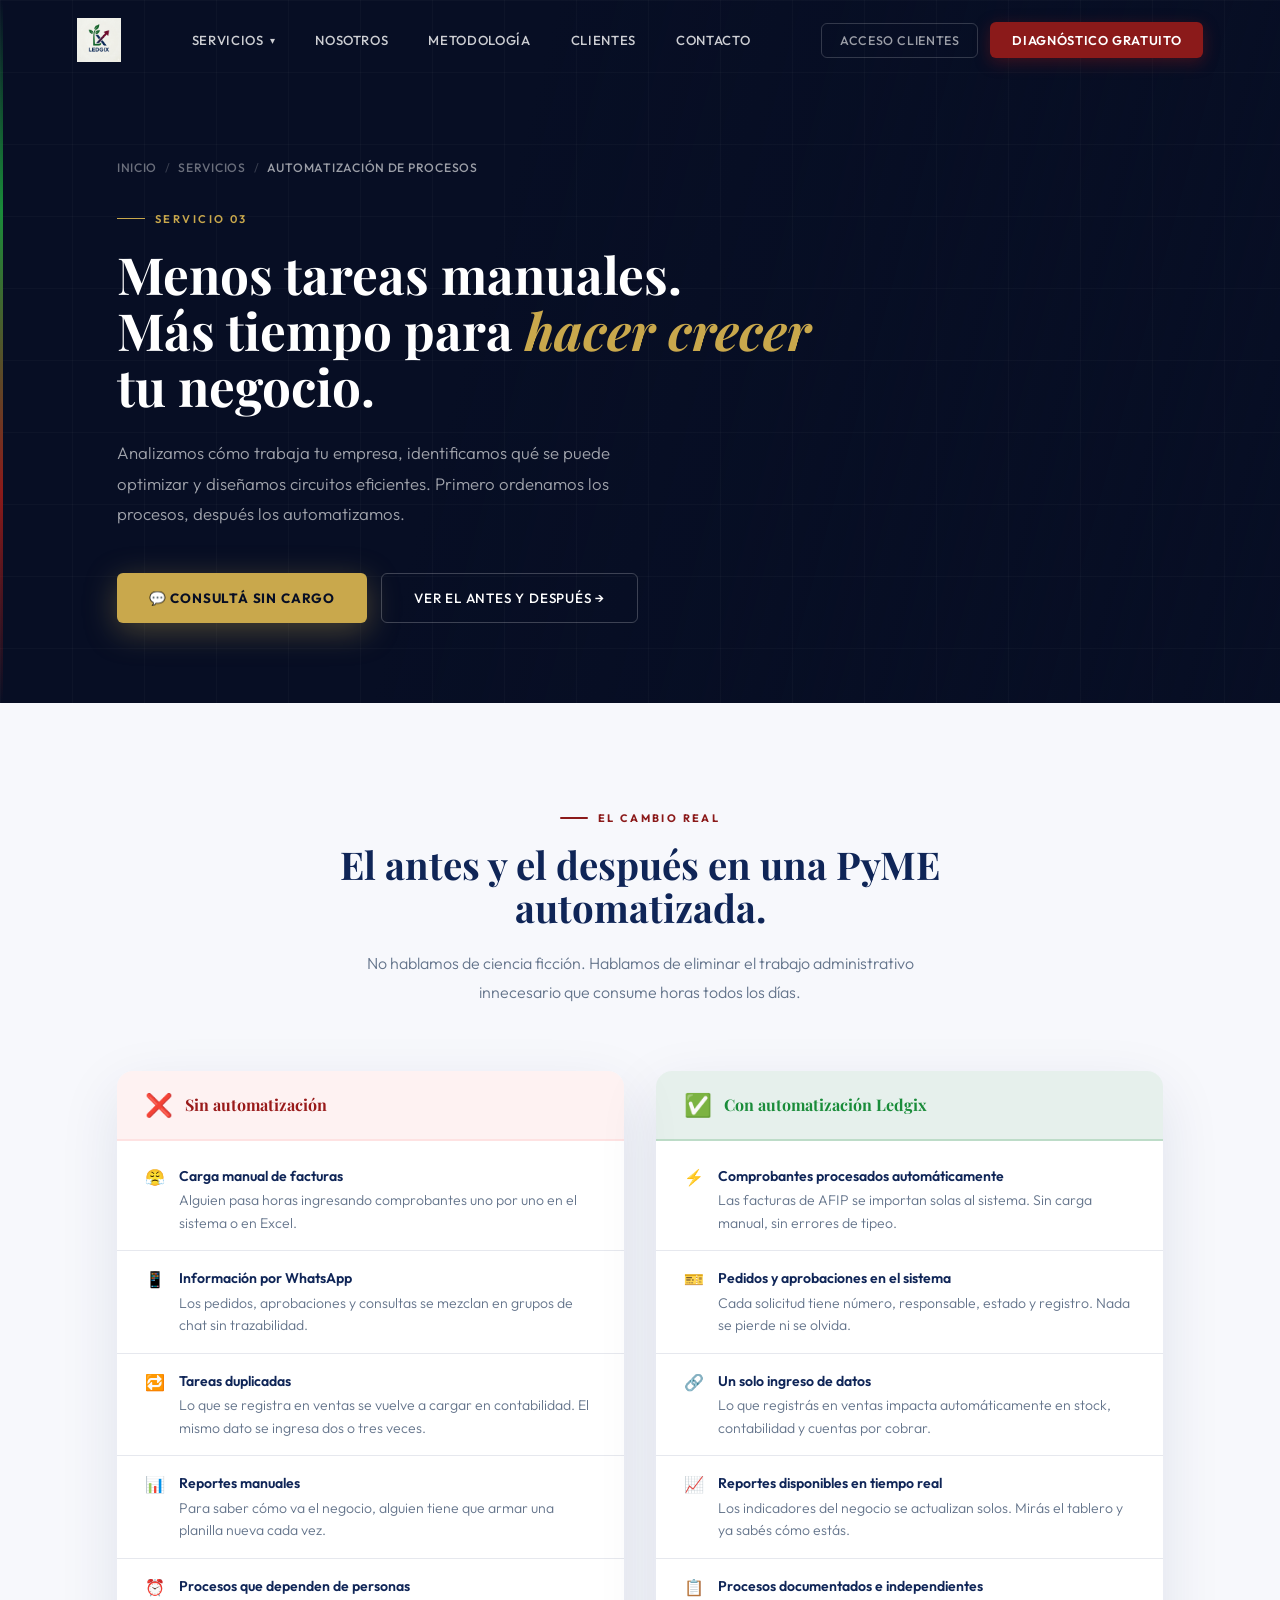
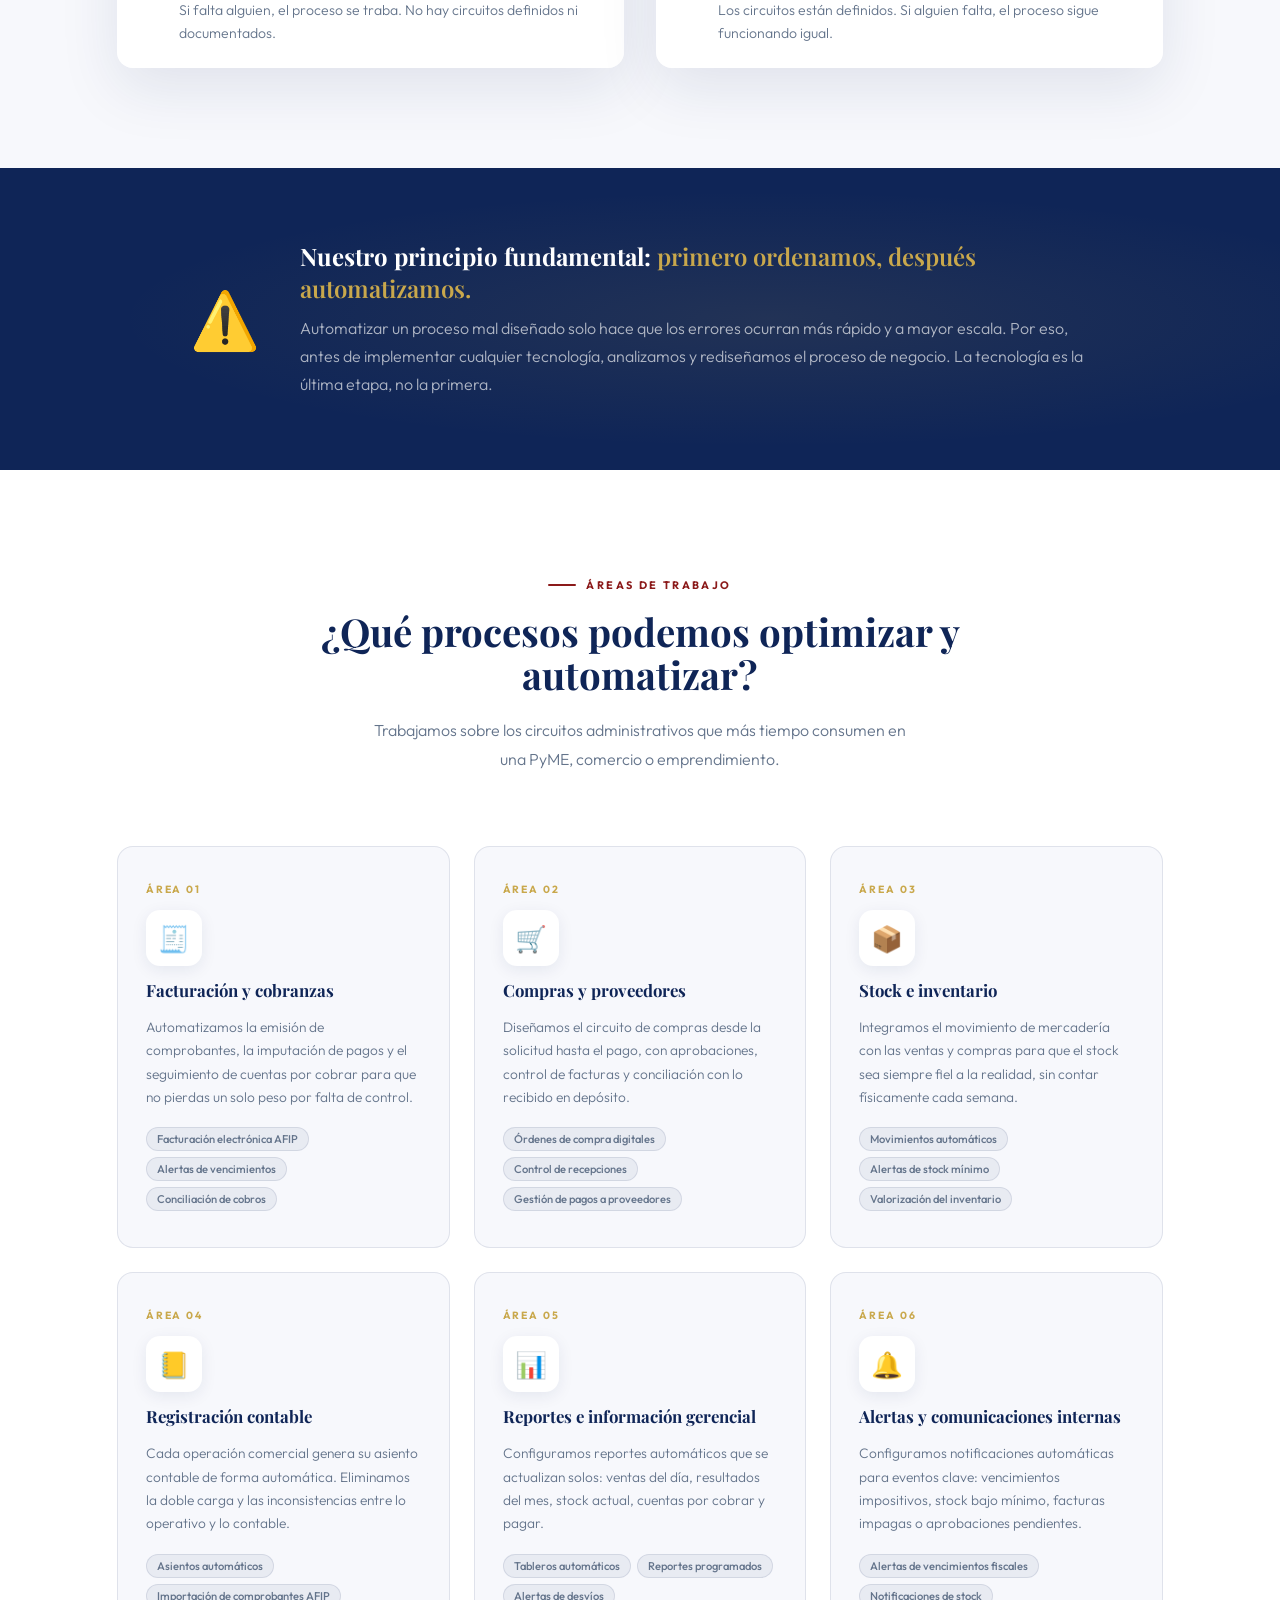
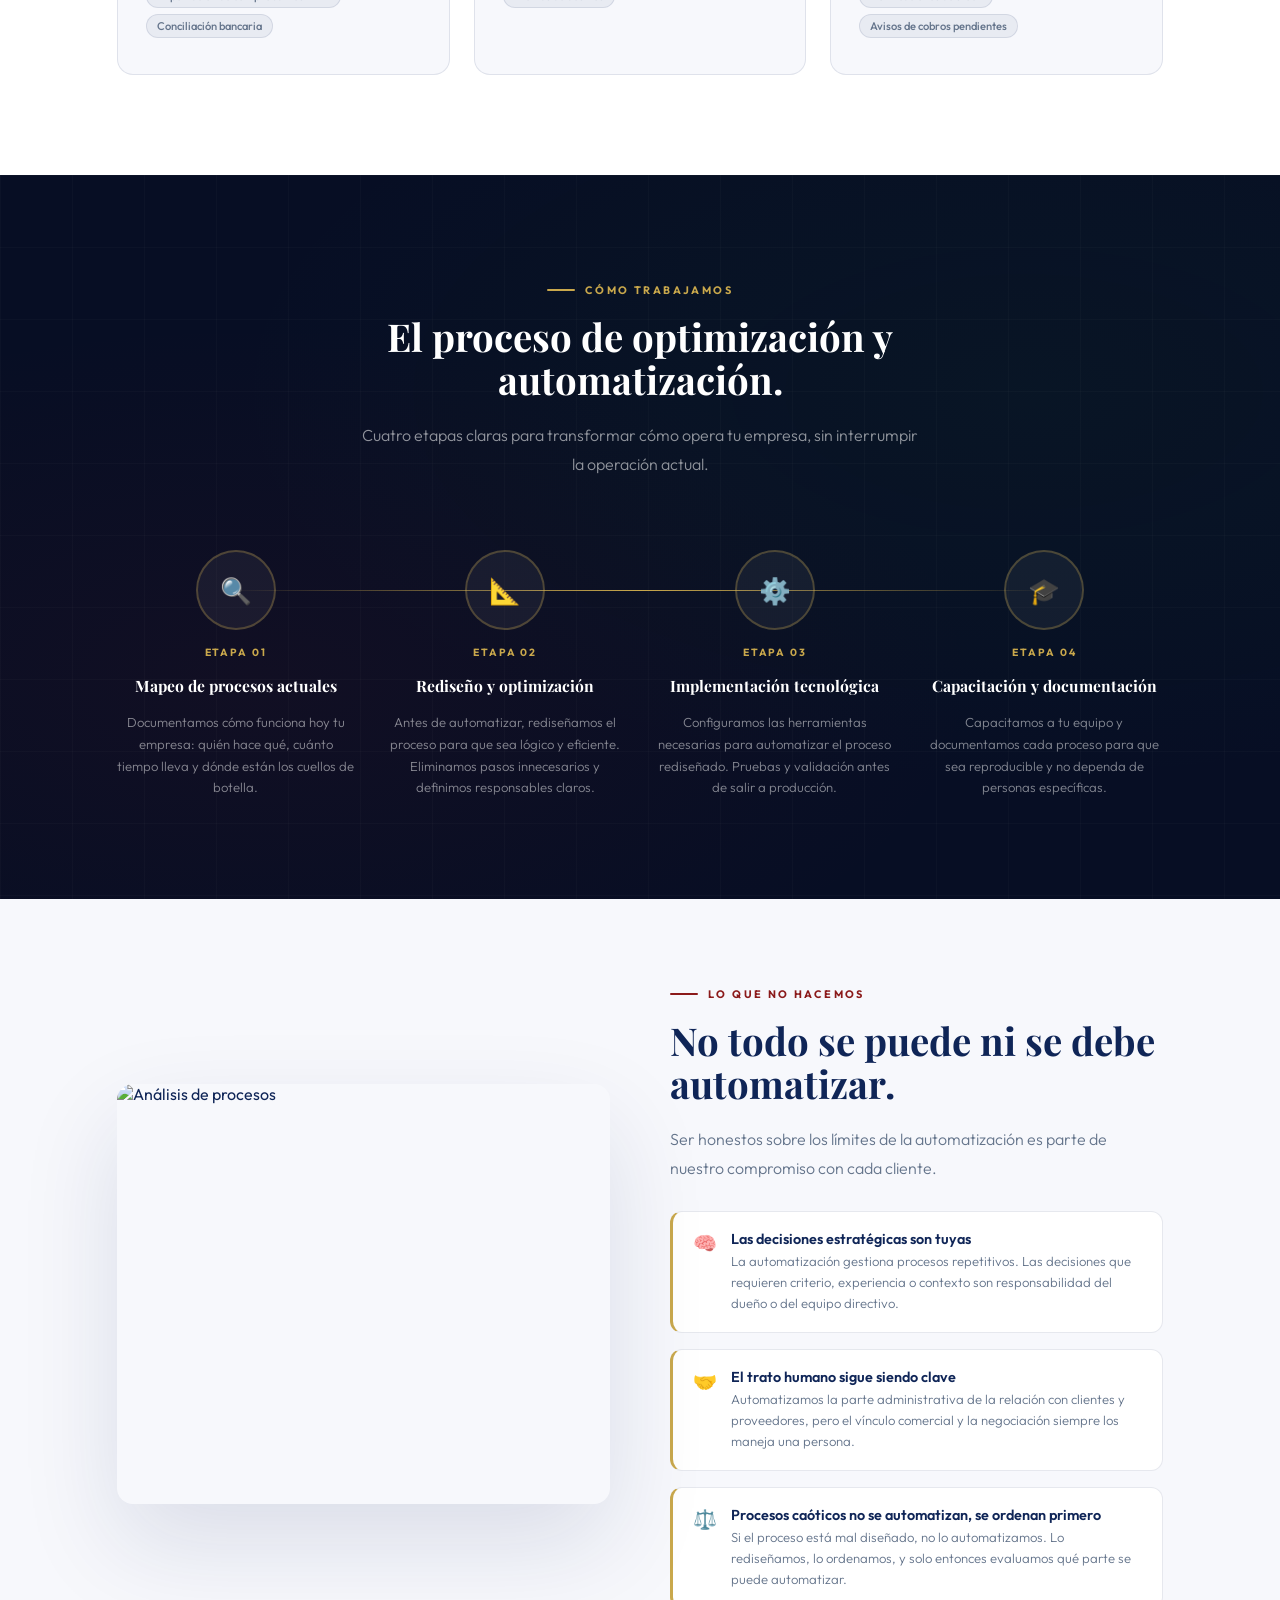
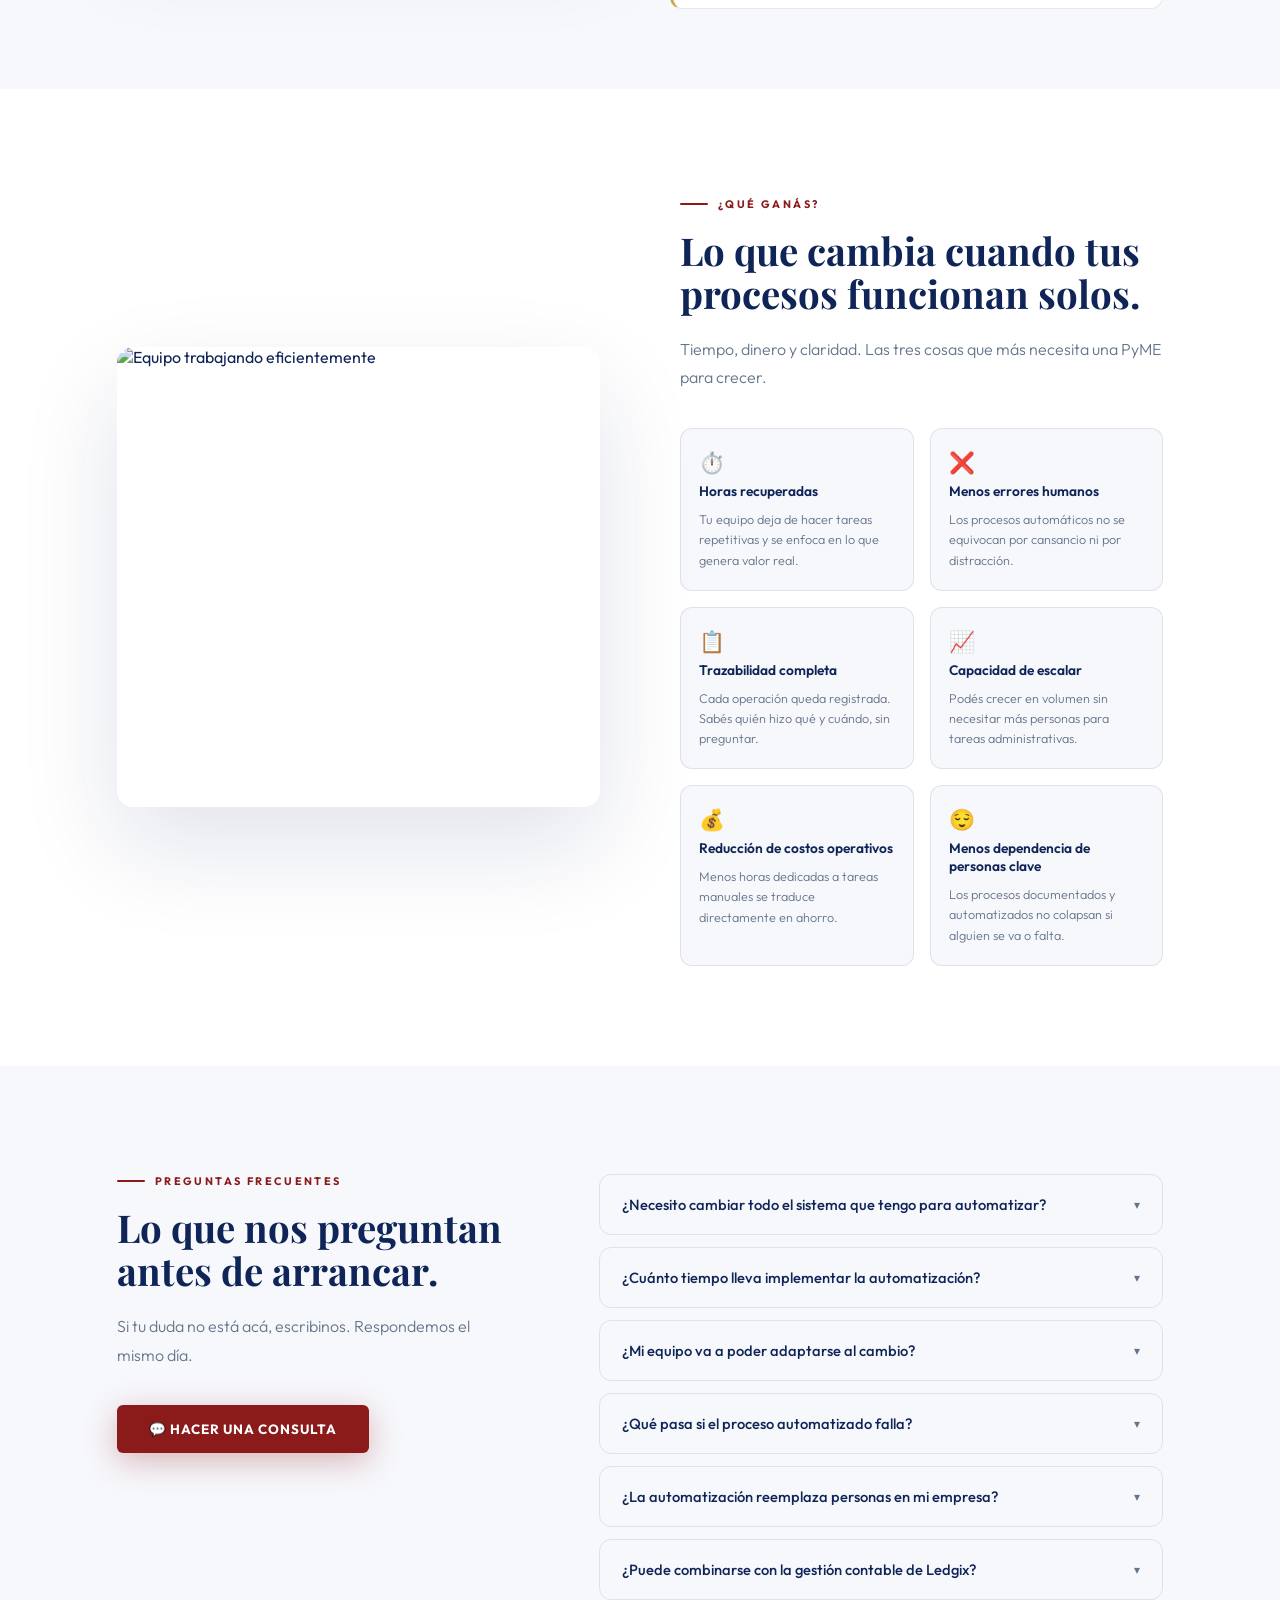
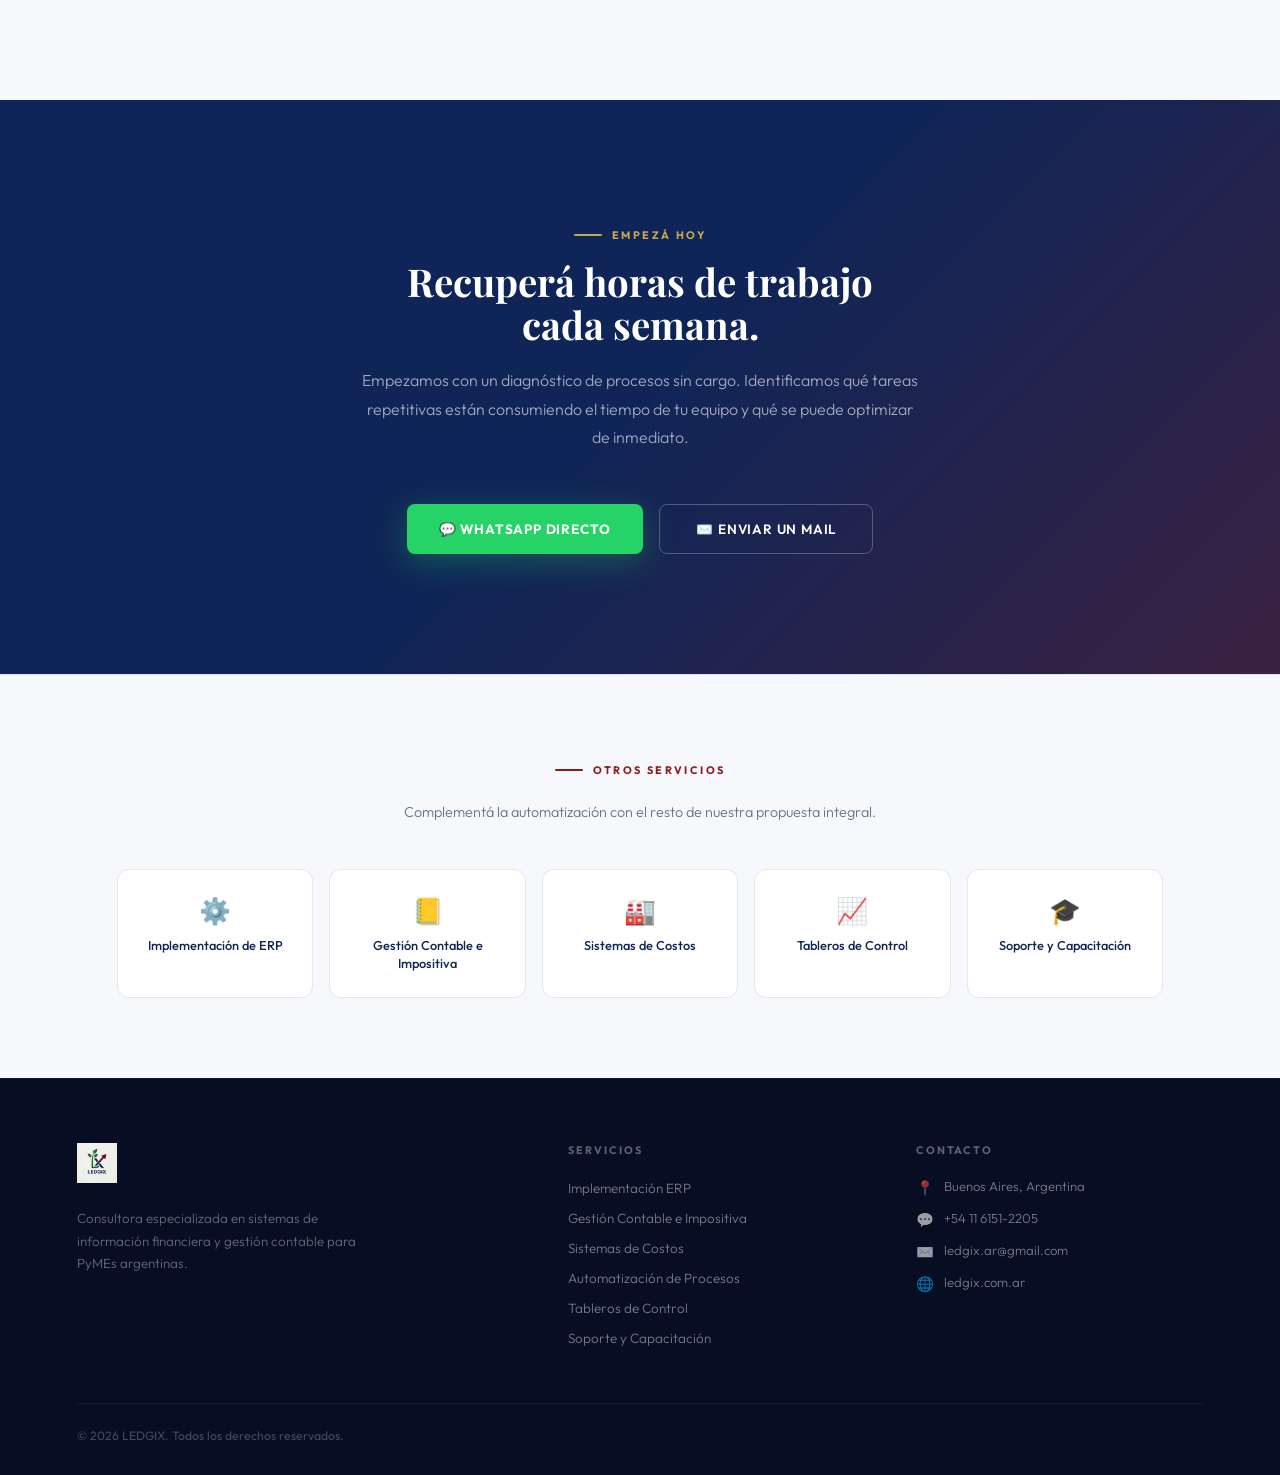
==== automatizacion.html @ cba1e2c8 "Add files via upload" ====
<!DOCTYPE html>
<html lang="es">
<head>
<meta charset="UTF-8"/>
<meta name="viewport" content="width=device-width,initial-scale=1.0"/>
<title>Automatización de Procesos | LEDGIX</title>
<meta name="description" content="Automatización de procesos administrativos para PyMEs, comercios y emprendedores en Argentina. Eliminamos tareas repetitivas para que tu equipo se enfoque en lo que importa."/>
<link rel="preconnect" href="https://fonts.googleapis.com"/>
<link rel="preconnect" href="https://fonts.gstatic.com" crossorigin/>
<link href="https://fonts.googleapis.com/css2?family=Playfair+Display:wght@400;600;700;900&family=Outfit:wght@300;400;500;600&display=swap" rel="stylesheet"/>
<style>
*,*::before,*::after{box-sizing:border-box;margin:0;padding:0}
:root{
  --navy:#0F2557;--navy-mid:#1B3A8C;--green:#1A8C3A;--green-light:#22a847;
  --bordo:#8B1A1A;--bordo-light:#a82020;--gold:#C9A84C;
  --white:#FFFFFF;--off:#F7F8FC;--gray:#64748B;--dark:#070E24;
  --border:rgba(15,37,87,0.10);
}
html{scroll-behavior:smooth}
body{font-family:'Outfit',sans-serif;background:var(--white);color:var(--navy);overflow-x:hidden}

/* ── NAVBAR ── */
.navbar{position:fixed;top:0;left:0;right:0;z-index:200;transition:background 0.4s,box-shadow 0.4s;padding:0 6%}
.navbar.solid{background:rgba(7,14,36,0.97);backdrop-filter:blur(20px);box-shadow:0 2px 40px rgba(0,0,0,0.25)}
.nav-inner{display:flex;align-items:center;justify-content:space-between;height:80px}
.nav-logo img{height:44px;width:auto;display:block}
.nav-menu{display:flex;align-items:center;gap:8px;list-style:none}
.nav-menu>li{position:relative}
.nav-menu>li>a{display:flex;align-items:center;gap:6px;text-decoration:none;font-size:0.82rem;font-weight:500;letter-spacing:0.05em;text-transform:uppercase;color:rgba(255,255,255,0.80);padding:10px 16px;border-radius:6px;transition:color 0.2s,background 0.2s}
.nav-menu>li>a:hover{color:#fff;background:rgba(255,255,255,0.07)}
.nav-menu>li>a .chevron{font-size:0.6rem;transition:transform 0.2s}
.nav-menu>li:hover>a .chevron{transform:rotate(180deg)}
.dropdown{position:absolute;top:calc(100% + 8px);left:0;background:var(--dark);border:1px solid rgba(255,255,255,0.08);border-radius:12px;padding:12px;min-width:260px;opacity:0;visibility:hidden;transform:translateY(8px);transition:all 0.25s ease;box-shadow:0 24px 60px rgba(0,0,0,0.4)}
.nav-menu>li:hover .dropdown{opacity:1;visibility:visible;transform:translateY(0)}
.dropdown a{display:flex;align-items:flex-start;gap:12px;text-decoration:none;padding:12px 14px;border-radius:8px;transition:background 0.15s}
.dropdown a:hover{background:rgba(255,255,255,0.06)}
.drop-icon{width:36px;height:36px;border-radius:8px;background:rgba(255,255,255,0.06);display:flex;align-items:center;justify-content:center;font-size:1rem;flex-shrink:0;margin-top:1px}
.drop-text strong{display:block;font-size:0.84rem;font-weight:600;color:#fff;margin-bottom:2px}
.drop-text span{font-size:0.76rem;font-weight:300;color:rgba(255,255,255,0.45);line-height:1.4}
.nav-actions{display:flex;align-items:center;gap:12px}
.nav-portal{font-size:0.78rem;font-weight:500;letter-spacing:0.05em;text-transform:uppercase;color:rgba(255,255,255,0.6);text-decoration:none;padding:9px 18px;border-radius:6px;border:1px solid rgba(255,255,255,0.18);transition:all 0.2s}
.nav-portal:hover{color:#fff;border-color:rgba(255,255,255,0.5);background:rgba(255,255,255,0.06)}
.nav-cta-btn{font-family:'Outfit',sans-serif;font-size:0.8rem;font-weight:600;letter-spacing:0.05em;text-transform:uppercase;color:#fff;text-decoration:none;padding:10px 22px;border-radius:6px;background:var(--bordo);transition:background 0.2s,transform 0.15s,box-shadow 0.2s;box-shadow:0 4px 16px rgba(139,26,26,0.4)}
.nav-cta-btn:hover{background:var(--bordo-light);transform:translateY(-1px)}
.nav-toggle{display:none;flex-direction:column;gap:5px;cursor:pointer;padding:8px;z-index:210}
.nav-toggle span{display:block;width:24px;height:2px;background:#fff;border-radius:2px;transition:all 0.3s}
.nav-toggle.open span:nth-child(1){transform:translateY(7px) rotate(45deg)}
.nav-toggle.open span:nth-child(2){opacity:0;transform:scaleX(0)}
.nav-toggle.open span:nth-child(3){transform:translateY(-7px) rotate(-45deg)}
.mobile-drawer{display:none;position:fixed;top:80px;left:0;right:0;bottom:0;background:rgba(7,14,36,0.98);backdrop-filter:blur(20px);z-index:190;overflow-y:auto;padding:24px 6% 40px;transform:translateX(100%);transition:transform 0.35s cubic-bezier(0.4,0,0.2,1)}
.mobile-drawer.open{transform:translateX(0)}
.mobile-nav-links{list-style:none;display:flex;flex-direction:column;gap:4px;margin-bottom:32px}
.mobile-nav-links li a{display:block;text-decoration:none;font-size:1.1rem;font-weight:500;color:rgba(255,255,255,0.75);padding:14px 0;border-bottom:1px solid rgba(255,255,255,0.06);transition:color 0.2s}
.mobile-nav-links li a:hover{color:#fff}
.mobile-services-label{font-size:0.65rem;font-weight:700;letter-spacing:0.2em;text-transform:uppercase;color:rgba(255,255,255,0.3);margin:20px 0 12px}
.mobile-services-grid{display:flex;flex-direction:column;gap:4px;margin-bottom:32px}
.mobile-services-grid a{display:flex;align-items:center;gap:12px;text-decoration:none;padding:12px 14px;border-radius:10px;background:rgba(255,255,255,0.04);border:1px solid rgba(255,255,255,0.06);transition:background 0.15s}
.mobile-services-grid a:hover{background:rgba(255,255,255,0.08)}
.mobile-services-grid a span.icon{font-size:1.1rem;width:32px;text-align:center}
.mobile-services-grid a span.label{font-size:0.86rem;font-weight:400;color:rgba(255,255,255,0.7)}
.mobile-actions{display:flex;flex-direction:column;gap:12px;margin-top:8px}
.mobile-actions a{text-align:center;padding:15px;border-radius:8px;font-size:0.88rem;font-weight:600;letter-spacing:0.05em;text-transform:uppercase;text-decoration:none;transition:all 0.2s}
.mobile-wsp{background:#25D366;color:#fff}
.mobile-portal-btn{background:transparent;color:rgba(255,255,255,0.7);border:1px solid rgba(255,255,255,0.2)}

/* ── HERO ── */
.page-hero{min-height:60vh;position:relative;display:flex;align-items:flex-end;overflow:hidden;background:var(--dark)}
.page-hero-bg{position:absolute;inset:0;background-image:url('https://images.unsplash.com/photo-1485827404703-89b55fcc595e?w=1800&q=80');background-size:cover;background-position:center 40%;opacity:0.18}
.page-hero-overlay{position:absolute;inset:0;background:linear-gradient(105deg,var(--dark) 38%,rgba(7,14,36,0.80) 60%,transparent 100%),linear-gradient(to top,var(--dark) 0%,transparent 50%)}
.page-hero-grid{position:absolute;inset:0;background-image:linear-gradient(rgba(255,255,255,0.022) 1px,transparent 1px),linear-gradient(90deg,rgba(255,255,255,0.022) 1px,transparent 1px);background-size:72px 72px}
.page-hero-accent{position:absolute;left:0;top:0;bottom:0;width:3px;background:linear-gradient(to bottom,transparent,var(--green) 30%,var(--bordo) 70%,transparent)}
.page-hero-content{position:relative;z-index:2;max-width:1200px;margin:0 auto;width:100%;padding:160px 6% 80px}
.breadcrumb{display:flex;align-items:center;gap:8px;margin-bottom:28px}
.breadcrumb a{text-decoration:none;font-size:0.76rem;font-weight:500;color:rgba(255,255,255,0.4);letter-spacing:0.06em;text-transform:uppercase;transition:color 0.2s}
.breadcrumb a:hover{color:rgba(255,255,255,0.8)}
.breadcrumb span{font-size:0.76rem;color:rgba(255,255,255,0.2)}
.breadcrumb strong{font-size:0.76rem;font-weight:500;color:rgba(255,255,255,0.6);letter-spacing:0.06em;text-transform:uppercase}
.page-hero-label{display:inline-flex;align-items:center;gap:10px;font-size:0.7rem;font-weight:600;letter-spacing:0.22em;text-transform:uppercase;color:var(--gold);margin-bottom:20px}
.page-hero-label::before{content:'';display:block;width:28px;height:1px;background:var(--gold)}
.page-hero h1{font-family:'Playfair Display',serif;font-size:clamp(2.4rem,4vw,3.8rem);font-weight:700;line-height:1.1;color:#fff;margin-bottom:24px;max-width:700px}
.page-hero h1 em{font-style:italic;color:var(--gold)}
.page-hero-desc{font-size:1.05rem;font-weight:300;line-height:1.8;color:rgba(255,255,255,0.62);max-width:560px;margin-bottom:44px}
.page-hero-btns{display:flex;gap:14px;flex-wrap:wrap}

/* ── BUTTONS ── */
.btn-gold{display:inline-flex;align-items:center;gap:10px;background:var(--gold);color:var(--dark);text-decoration:none;font-size:0.84rem;font-weight:700;letter-spacing:0.06em;text-transform:uppercase;padding:16px 32px;border-radius:6px;transition:background 0.2s,transform 0.15s,box-shadow 0.2s;box-shadow:0 8px 32px rgba(201,168,76,0.35)}
.btn-gold:hover{background:#d4b055;transform:translateY(-2px)}
.btn-ghost-light{display:inline-flex;align-items:center;gap:10px;background:transparent;color:#fff;text-decoration:none;font-size:0.84rem;font-weight:500;letter-spacing:0.06em;text-transform:uppercase;padding:16px 32px;border-radius:6px;border:1px solid rgba(255,255,255,0.22);transition:all 0.2s}
.btn-ghost-light:hover{border-color:rgba(255,255,255,0.6);background:rgba(255,255,255,0.06)}
.btn-bordo{display:inline-flex;align-items:center;gap:10px;background:var(--bordo);color:#fff;text-decoration:none;font-size:0.84rem;font-weight:700;letter-spacing:0.06em;text-transform:uppercase;padding:16px 32px;border-radius:6px;transition:background 0.2s,transform 0.15s;box-shadow:0 8px 32px rgba(139,26,26,0.3)}
.btn-bordo:hover{background:var(--bordo-light);transform:translateY(-2px)}
.btn-wsp{display:inline-flex;align-items:center;gap:10px;background:#25D366;color:#fff;text-decoration:none;font-size:0.84rem;font-weight:700;letter-spacing:0.06em;text-transform:uppercase;padding:16px 32px;border-radius:8px;transition:background 0.2s,transform 0.15s;box-shadow:0 8px 32px rgba(37,211,102,0.3)}
.btn-wsp:hover{background:#1fb855;transform:translateY(-2px)}
.btn-mail{display:inline-flex;align-items:center;gap:10px;background:transparent;color:#fff;text-decoration:none;font-size:0.84rem;font-weight:600;letter-spacing:0.06em;text-transform:uppercase;padding:16px 36px;border-radius:8px;border:1.5px solid rgba(255,255,255,0.25);transition:all 0.2s}
.btn-mail:hover{border-color:rgba(255,255,255,0.6);background:rgba(255,255,255,0.07)}

/* ── LAYOUT ── */
.container{max-width:1200px;margin:0 auto;padding:0 6%}
.sec-tag{display:inline-flex;align-items:center;gap:10px;font-size:0.68rem;font-weight:700;letter-spacing:0.22em;text-transform:uppercase;color:var(--bordo);margin-bottom:18px}
.sec-tag::before{content:'';display:block;width:28px;height:2px;background:var(--bordo);border-radius:2px}
.sec-title{font-family:'Playfair Display',serif;font-size:clamp(1.8rem,3vw,2.8rem);font-weight:700;line-height:1.12;color:var(--navy);margin-bottom:20px}
.sec-sub{font-size:1rem;font-weight:300;line-height:1.8;color:var(--gray);max-width:560px}

/* ── ANTES / DESPUÉS ── */
.antes-despues{padding:100px 0;background:var(--off)}
.ad-head{text-align:center;max-width:620px;margin:0 auto 64px}
.ad-head .sec-tag{justify-content:center}
.ad-head .sec-sub{margin:0 auto}
.ad-layout{display:grid;grid-template-columns:1fr 1fr;gap:32px}
.ad-col{border-radius:16px;overflow:hidden;box-shadow:0 20px 60px rgba(15,37,87,0.10)}
.ad-col-header{padding:20px 28px;display:flex;align-items:center;gap:12px}
.ad-col.antes .ad-col-header{background:#fef2f2;border-bottom:2px solid #fee2e2}
.ad-col.despues .ad-col-header{background:rgba(26,140,58,0.08);border-bottom:2px solid rgba(26,140,58,0.2)}
.ad-col-icon{font-size:1.4rem}
.ad-col-title{font-family:'Playfair Display',serif;font-size:1rem;font-weight:700}
.ad-col.antes .ad-col-title{color:#991b1b}
.ad-col.despues .ad-col-title{color:var(--green)}
.ad-col-body{background:var(--white);padding:8px 0}
.ad-item{display:flex;align-items:flex-start;gap:14px;padding:16px 28px;border-bottom:1px solid var(--border);transition:background 0.15s}
.ad-item:last-child{border-bottom:none}
.ad-item:hover{background:var(--off)}
.ad-item-icon{font-size:1rem;flex-shrink:0;margin-top:2px}
.ad-item p{font-size:0.88rem;font-weight:300;line-height:1.6;color:var(--gray)}
.ad-item p strong{font-weight:600;color:var(--navy);display:block;margin-bottom:2px}

/* ── PRINCIPIO CLAVE ── */
.principio{padding:72px 0;background:var(--navy);position:relative;overflow:hidden}
.principio::before{content:'';position:absolute;inset:0;background:radial-gradient(ellipse at 60% 50%,rgba(201,168,76,0.10),transparent 60%);pointer-events:none}
.principio-inner{position:relative;z-index:1;display:grid;grid-template-columns:auto 1fr;gap:40px;align-items:center;max-width:900px;margin:0 auto}
.principio-icon{font-size:3.5rem;flex-shrink:0}
.principio-text h3{font-family:'Playfair Display',serif;font-size:1.5rem;font-weight:700;color:#fff;margin-bottom:10px}
.principio-text p{font-size:1rem;font-weight:300;line-height:1.75;color:rgba(255,255,255,0.65)}
.principio-text strong{color:var(--gold);font-weight:600}

/* ── QUÉ AUTOMATIZAMOS ── */
.que-auto{padding:100px 0;background:var(--white)}
.qa-intro{text-align:center;max-width:640px;margin:0 auto 72px}
.qa-intro .sec-tag{justify-content:center}
.qa-intro .sec-sub{margin:0 auto}
.qa-grid{display:grid;grid-template-columns:repeat(3,1fr);gap:24px}
.qa-card{background:var(--off);border:1px solid var(--border);border-radius:16px;padding:36px 28px;display:flex;flex-direction:column;gap:14px;position:relative;overflow:hidden;transition:box-shadow 0.3s,transform 0.3s}
.qa-card::before{content:'';position:absolute;top:0;left:0;right:0;height:3px;background:linear-gradient(to right,var(--navy),var(--bordo));transform:scaleX(0);transform-origin:left;transition:transform 0.4s ease}
.qa-card:hover{box-shadow:0 16px 48px rgba(15,37,87,0.10);transform:translateY(-4px)}
.qa-card:hover::before{transform:scaleX(1)}
.qa-num{font-size:0.65rem;font-weight:700;letter-spacing:0.18em;text-transform:uppercase;color:var(--gold)}
.qa-icon{width:56px;height:56px;border-radius:14px;background:var(--white);display:flex;align-items:center;justify-content:center;font-size:1.6rem;box-shadow:0 4px 16px rgba(15,37,87,0.08)}
.qa-card h3{font-family:'Playfair Display',serif;font-size:1.05rem;font-weight:700;color:var(--navy);line-height:1.3}
.qa-card p{font-size:0.86rem;font-weight:300;line-height:1.7;color:var(--gray)}
.qa-examples{display:flex;flex-wrap:wrap;gap:6px;margin-top:4px}
.qa-tag{font-size:0.7rem;font-weight:500;padding:4px 10px;border-radius:100px;background:rgba(15,37,87,0.06);border:1px solid var(--border);color:var(--gray)}

/* ── PROCESO ── */
.proceso{padding:100px 0;background:var(--dark);position:relative;overflow:hidden}
.proceso::before{content:'';position:absolute;inset:0;background:radial-gradient(ellipse at 80% 30%,rgba(26,140,58,0.06),transparent 55%),radial-gradient(ellipse at 20% 70%,rgba(139,26,26,0.08),transparent 50%);pointer-events:none}
.proceso-grid-bg{position:absolute;inset:0;background-image:linear-gradient(rgba(255,255,255,0.018) 1px,transparent 1px),linear-gradient(90deg,rgba(255,255,255,0.018) 1px,transparent 1px);background-size:72px 72px}
.proceso-inner{position:relative;z-index:1}
.proceso-head{text-align:center;max-width:600px;margin:0 auto 72px}
.proceso-head .sec-tag{justify-content:center;color:var(--gold)}
.proceso-head .sec-tag::before{background:var(--gold)}
.proceso-head .sec-title{color:#fff}
.proceso-head .sec-sub{margin:0 auto;color:rgba(255,255,255,0.55)}
.proceso-track{display:grid;grid-template-columns:repeat(4,1fr);gap:32px;position:relative}
.proceso-track::before{content:'';position:absolute;top:40px;left:10%;right:10%;height:1px;background:linear-gradient(to right,transparent,rgba(201,168,76,0.5),var(--gold),rgba(201,168,76,0.5),transparent);z-index:0}
.proc-step{display:flex;flex-direction:column;align-items:center;text-align:center;gap:16px;position:relative;z-index:1}
.proc-circle{width:80px;height:80px;border-radius:50%;background:rgba(255,255,255,0.05);border:2px solid rgba(201,168,76,0.3);display:flex;align-items:center;justify-content:center;font-size:1.6rem;transition:background 0.3s,border-color 0.3s,transform 0.2s}
.proc-step:hover .proc-circle{background:rgba(201,168,76,0.12);border-color:var(--gold);transform:translateY(-4px)}
.proc-num{font-size:0.65rem;font-weight:700;letter-spacing:0.18em;text-transform:uppercase;color:var(--gold)}
.proc-step h4{font-family:'Playfair Display',serif;font-size:0.98rem;font-weight:700;color:#fff}
.proc-step p{font-size:0.82rem;font-weight:300;line-height:1.65;color:rgba(255,255,255,0.5)}

/* ── ADVERTENCIA ── */
.advertencia{padding:80px 0;background:var(--off)}
.adv-inner{display:grid;grid-template-columns:1fr 1fr;gap:60px;align-items:center}
.adv-image{position:relative;border-radius:16px;overflow:hidden;box-shadow:0 40px 100px rgba(15,37,87,0.12)}
.adv-image img{width:100%;height:420px;object-fit:cover;display:block}
.adv-content{}
.adv-content .sec-sub{margin-bottom:28px}
.adv-points{display:flex;flex-direction:column;gap:16px}
.adv-point{display:flex;gap:14px;align-items:flex-start;padding:18px 20px;background:var(--white);border:1px solid var(--border);border-radius:12px;border-left:3px solid var(--gold);transition:box-shadow 0.2s,transform 0.2s}
.adv-point:hover{box-shadow:0 8px 28px rgba(15,37,87,0.08);transform:translateX(4px)}
.adv-icon{font-size:1.2rem;flex-shrink:0;margin-top:1px}
.adv-text h4{font-size:0.9rem;font-weight:600;color:var(--navy);margin-bottom:3px}
.adv-text p{font-size:0.82rem;font-weight:300;line-height:1.6;color:var(--gray)}

/* ── BENEFICIOS ── */
.beneficios{padding:100px 0;background:var(--white)}
.ben-layout{display:grid;grid-template-columns:1fr 1fr;gap:80px;align-items:center}
.ben-image{position:relative;border-radius:16px;overflow:hidden;box-shadow:0 40px 100px rgba(15,37,87,0.12)}
.ben-image img{width:100%;height:460px;object-fit:cover;display:block}
.ben-right{}
.ben-right .sec-sub{margin-bottom:36px}
.ben-grid{display:grid;grid-template-columns:1fr 1fr;gap:16px}
.ben-card{padding:20px 18px;background:var(--off);border:1px solid var(--border);border-radius:12px;display:flex;flex-direction:column;gap:8px;transition:box-shadow 0.2s,transform 0.2s,border-color 0.2s}
.ben-card:hover{box-shadow:0 8px 28px rgba(15,37,87,0.08);transform:translateY(-3px);border-color:rgba(15,37,87,0.2)}
.ben-icon{font-size:1.3rem}
.ben-card h4{font-size:0.86rem;font-weight:600;color:var(--navy);line-height:1.3}
.ben-card p{font-size:0.79rem;font-weight:300;line-height:1.6;color:var(--gray)}

/* ── FAQ ── */
.faq{padding:100px 0;background:var(--off)}
.faq-layout{display:grid;grid-template-columns:1fr 1.4fr;gap:80px;align-items:start}
.faq-list{display:flex;flex-direction:column;gap:12px;margin-top:8px}
.faq-item{border:1px solid var(--border);border-radius:12px;overflow:hidden;transition:border-color 0.2s}
.faq-item.open{border-color:rgba(15,37,87,0.25)}
.faq-q{display:flex;align-items:center;justify-content:space-between;gap:16px;padding:20px 22px;cursor:pointer;font-size:0.92rem;font-weight:500;color:var(--navy);transition:background 0.15s;user-select:none}
.faq-q:hover{background:var(--white)}
.faq-arrow{font-size:0.75rem;color:var(--gray);transition:transform 0.3s;flex-shrink:0}
.faq-item.open .faq-arrow{transform:rotate(180deg)}
.faq-a{max-height:0;overflow:hidden;transition:max-height 0.4s ease,padding 0.3s ease;font-size:0.88rem;font-weight:300;line-height:1.75;color:var(--gray);padding:0 22px}
.faq-item.open .faq-a{max-height:300px;padding:0 22px 20px}

/* ── CTA ── */
.cta-section{padding:120px 0;background:var(--navy);position:relative;overflow:hidden}
.cta-bg{position:absolute;inset:0;background-image:url('https://images.unsplash.com/photo-1664575602554-2087b04935a5?w=1600&q=80');background-size:cover;background-position:center;opacity:0.07}
.cta-overlay{position:absolute;inset:0;background:linear-gradient(135deg,var(--navy) 50%,rgba(139,26,26,0.35) 100%)}
.cta-inner{position:relative;z-index:1;text-align:center}
.cta-inner .sec-tag{justify-content:center;color:var(--gold)}
.cta-inner .sec-tag::before{background:var(--gold)}
.cta-inner .sec-title{color:#fff;margin:0 auto 20px}
.cta-inner .sec-sub{color:rgba(255,255,255,0.6);margin:0 auto 52px}
.cta-btns{display:flex;justify-content:center;gap:16px;flex-wrap:wrap}

/* ── OTROS SERVICIOS ── */
.other-services{padding:80px 0;background:var(--off);border-top:1px solid var(--border)}
.other-head{text-align:center;margin-bottom:48px}
.other-head .sec-tag{justify-content:center}
.other-head p{font-size:0.9rem;font-weight:300;color:var(--gray);margin-top:8px}
.other-grid{display:grid;grid-template-columns:repeat(5,1fr);gap:16px}
.other-card{background:var(--white);border:1px solid var(--border);border-radius:12px;padding:24px 20px;text-align:center;text-decoration:none;display:flex;flex-direction:column;align-items:center;gap:10px;transition:box-shadow 0.2s,transform 0.2s,border-color 0.2s}
.other-card:hover{box-shadow:0 8px 28px rgba(15,37,87,0.08);transform:translateY(-3px);border-color:rgba(15,37,87,0.2)}
.other-card-icon{font-size:1.6rem}
.other-card span{font-size:0.8rem;font-weight:500;color:var(--navy);line-height:1.4;text-align:center}

/* ── FOOTER ── */
footer{background:var(--dark);padding:64px 6% 32px;border-top:1px solid rgba(255,255,255,0.05)}
.footer-grid{display:grid;grid-template-columns:1.5fr 1fr 1fr;gap:60px;margin-bottom:56px}
.footer-brand img{height:40px;margin-bottom:20px}
.footer-brand p{font-size:0.83rem;font-weight:300;line-height:1.7;color:rgba(255,255,255,0.38);max-width:280px}
.footer-col h5{font-size:0.68rem;font-weight:700;letter-spacing:0.18em;text-transform:uppercase;color:rgba(255,255,255,0.35);margin-bottom:20px}
.footer-col ul{list-style:none;display:flex;flex-direction:column;gap:10px}
.footer-col ul a{text-decoration:none;font-size:0.84rem;font-weight:300;color:rgba(255,255,255,0.45);transition:color 0.2s}
.footer-col ul a:hover{color:rgba(255,255,255,0.85)}
.footer-contact-item{display:flex;align-items:flex-start;gap:10px;margin-bottom:12px}
.fci-icon{font-size:0.9rem;margin-top:2px;opacity:0.6}
.fci-text{font-size:0.82rem;font-weight:300;color:rgba(255,255,255,0.45);line-height:1.5}
.footer-bottom{border-top:1px solid rgba(255,255,255,0.06);padding-top:24px;display:flex;align-items:center;justify-content:space-between;flex-wrap:wrap;gap:16px}
.footer-copy{font-size:0.76rem;color:rgba(255,255,255,0.25)}
#google_translate_element .goog-te-combo{font-size:0.76rem!important;color:rgba(255,255,255,0.45)!important;background:rgba(255,255,255,0.05)!important;border:1px solid rgba(255,255,255,0.12)!important;border-radius:6px!important;padding:5px 10px!important;outline:none}
.goog-logo-link,.goog-te-gadget>span{display:none!important}
.goog-te-gadget{font-size:0!important}

/* ── ANIMATIONS ── */
@keyframes fadeUp{from{opacity:0;transform:translateY(32px)}to{opacity:1;transform:translateY(0)}}
.reveal{opacity:0;transform:translateY(28px);transition:opacity 0.75s ease,transform 0.75s ease}
.reveal.visible{opacity:1;transform:none}
.reveal-left{opacity:0;transform:translateX(-32px);transition:opacity 0.75s ease,transform 0.75s ease}
.reveal-left.visible{opacity:1;transform:none}
.reveal-right{opacity:0;transform:translateX(32px);transition:opacity 0.75s ease,transform 0.75s ease}
.reveal-right.visible{opacity:1;transform:none}
.hero-anim{animation:fadeUp 1s ease both}

/* ── RESPONSIVE ── */
@media(max-width:1024px){
  .ad-layout,.adv-inner,.ben-layout,.faq-layout{grid-template-columns:1fr}
  .qa-grid{grid-template-columns:1fr 1fr}
  .other-grid{grid-template-columns:repeat(3,1fr)}
  .footer-grid{grid-template-columns:1fr 1fr}
  .proceso-track{grid-template-columns:1fr 1fr;gap:40px}
  .proceso-track::before{display:none}
}
@media(max-width:768px){
  .nav-menu,.nav-actions{display:none}
  .nav-toggle{display:flex}
  .mobile-drawer{display:block}
  .qa-grid{grid-template-columns:1fr}
  .ben-grid{grid-template-columns:1fr}
  .other-grid{grid-template-columns:1fr 1fr}
  .footer-grid{grid-template-columns:1fr}
  .principio-inner{grid-template-columns:1fr;text-align:center}
}
</style>
</head>
<body>

<!-- NAVBAR -->
<nav class="navbar" id="navbar">
  <div class="nav-inner">
    <a href="index.html" class="nav-logo"><img src="logo_LEDGIX.jpeg" alt="Ledgix"/></a>
    <ul class="nav-menu">
      <li>
        <a href="index.html#servicios">Servicios <span class="chevron">▾</span></a>
        <div class="dropdown">
          <a href="erp.html"><div class="drop-icon">⚙️</div><div class="drop-text"><strong>Implementación de ERP</strong><span>Parametrización y puesta a punto de sistemas de gestión</span></div></a>
          <a href="contable.html"><div class="drop-icon">📒</div><div class="drop-text"><strong>Gestión Contable e Impositiva</strong><span>Liquidación de impuestos, balances y auditoría</span></div></a>
          <a href="costos.html"><div class="drop-icon">🏭</div><div class="drop-text"><strong>Sistemas de Costos</strong><span>Estructura de costos para conocer tu rentabilidad real</span></div></a>
          <a href="automatizacion.html"><div class="drop-icon">🔄</div><div class="drop-text"><strong>Automatización de Procesos</strong><span>Circuitos eficientes para eliminar tareas repetitivas</span></div></a>
          <a href="tableros.html"><div class="drop-icon">📈</div><div class="drop-text"><strong>Tableros de Control</strong><span>Dashboards financieros en tiempo real</span></div></a>
          <a href="soporte.html"><div class="drop-icon">🎓</div><div class="drop-text"><strong>Soporte y Capacitación</strong><span>Acompañamiento continuo post-implementación</span></div></a>
        </div>
      </li>
      <li><a href="index.html#diferencial">Nosotros</a></li>
      <li><a href="index.html#proceso">Metodología</a></li>
      <li><a href="index.html#portal">Clientes</a></li>
      <li><a href="index.html#contacto">Contacto</a></li>
    </ul>
    <div class="nav-actions">
      <a href="index.html#portal" class="nav-portal">Acceso Clientes</a>
      <a href="https://wa.me/5491161512205?text=Hola%20Ledgix%2C%20quiero%20consultar%20sobre%20automatizaci%C3%B3n%20de%20procesos." class="nav-cta-btn" target="_blank">Diagnóstico gratuito</a>
    </div>
    <div class="nav-toggle" id="navToggle"><span></span><span></span><span></span></div>
  </div>
</nav>

<!-- MOBILE DRAWER -->
<div class="mobile-drawer" id="mobileDrawer">
  <ul class="mobile-nav-links">
    <li><a href="index.html" onclick="closeMobile()">Inicio</a></li>
    <li><a href="index.html#diferencial" onclick="closeMobile()">Nosotros</a></li>
    <li><a href="index.html#proceso" onclick="closeMobile()">Metodología</a></li>
    <li><a href="index.html#portal" onclick="closeMobile()">Clientes</a></li>
    <li><a href="index.html#contacto" onclick="closeMobile()">Contacto</a></li>
  </ul>
  <div class="mobile-services-label">Servicios</div>
  <div class="mobile-services-grid">
    <a href="erp.html" onclick="closeMobile()"><span class="icon">⚙️</span><span class="label">Implementación de ERP</span></a>
    <a href="contable.html" onclick="closeMobile()"><span class="icon">📒</span><span class="label">Gestión Contable e Impositiva</span></a>
    <a href="costos.html" onclick="closeMobile()"><span class="icon">🏭</span><span class="label">Sistemas de Costos</span></a>
    <a href="automatizacion.html" onclick="closeMobile()"><span class="icon">🔄</span><span class="label">Automatización de Procesos</span></a>
    <a href="tableros.html" onclick="closeMobile()"><span class="icon">📈</span><span class="label">Tableros de Control</span></a>
    <a href="soporte.html" onclick="closeMobile()"><span class="icon">🎓</span><span class="label">Soporte y Capacitación</span></a>
  </div>
  <div class="mobile-actions">
    <a href="https://wa.me/5491161512205?text=Hola%20Ledgix%2C%20quiero%20agendar%20un%20diagn%C3%B3stico." class="mobile-wsp" target="_blank">💬 Diagnóstico sin cargo</a>
    <a href="index.html#portal" class="mobile-portal-btn" onclick="closeMobile()">🔐 Acceso Clientes</a>
  </div>
</div>


<!-- HERO -->
<section class="page-hero">
  <div class="page-hero-bg"></div>
  <div class="page-hero-overlay"></div>
  <div class="page-hero-grid"></div>
  <div class="page-hero-accent"></div>
  <div class="page-hero-content hero-anim">
    <div class="breadcrumb">
      <a href="index.html">Inicio</a><span>/</span>
      <a href="index.html#servicios">Servicios</a><span>/</span>
      <strong>Automatización de Procesos</strong>
    </div>
    <div class="page-hero-label">Servicio 03</div>
    <h1>Menos tareas manuales.<br/>Más tiempo para <em>hacer crecer</em><br/>tu negocio.</h1>
    <p class="page-hero-desc">Analizamos cómo trabaja tu empresa, identificamos qué se puede optimizar y diseñamos circuitos eficientes. Primero ordenamos los procesos, después los automatizamos.</p>
    <div class="page-hero-btns">
      <a href="https://wa.me/5491161512205?text=Hola%20Ledgix%2C%20quiero%20consultar%20sobre%20automatizaci%C3%B3n%20de%20procesos." class="btn-gold" target="_blank">💬 Consultá sin cargo</a>
      <a href="#antes-despues" class="btn-ghost-light">Ver el antes y después →</a>
    </div>
  </div>
</section>


<!-- ANTES / DESPUÉS -->
<section class="antes-despues" id="antes-despues">
  <div class="container">
    <div class="ad-head reveal">
      <div class="sec-tag">El cambio real</div>
      <h2 class="sec-title">El antes y el después en una PyME automatizada.</h2>
      <p class="sec-sub">No hablamos de ciencia ficción. Hablamos de eliminar el trabajo administrativo innecesario que consume horas todos los días.</p>
    </div>
    <div class="ad-layout reveal">
      <div class="ad-col antes">
        <div class="ad-col-header">
          <div class="ad-col-icon">❌</div>
          <div class="ad-col-title">Sin automatización</div>
        </div>
        <div class="ad-col-body">
          <div class="ad-item">
            <div class="ad-item-icon">😤</div>
            <p><strong>Carga manual de facturas</strong>Alguien pasa horas ingresando comprobantes uno por uno en el sistema o en Excel.</p>
          </div>
          <div class="ad-item">
            <div class="ad-item-icon">📱</div>
            <p><strong>Información por WhatsApp</strong>Los pedidos, aprobaciones y consultas se mezclan en grupos de chat sin trazabilidad.</p>
          </div>
          <div class="ad-item">
            <div class="ad-item-icon">🔁</div>
            <p><strong>Tareas duplicadas</strong>Lo que se registra en ventas se vuelve a cargar en contabilidad. El mismo dato se ingresa dos o tres veces.</p>
          </div>
          <div class="ad-item">
            <div class="ad-item-icon">📊</div>
            <p><strong>Reportes manuales</strong>Para saber cómo va el negocio, alguien tiene que armar una planilla nueva cada vez.</p>
          </div>
          <div class="ad-item">
            <div class="ad-item-icon">⏰</div>
            <p><strong>Procesos que dependen de personas</strong>Si falta alguien, el proceso se traba. No hay circuitos definidos ni documentados.</p>
          </div>
        </div>
      </div>
      <div class="ad-col despues">
        <div class="ad-col-header">
          <div class="ad-col-icon">✅</div>
          <div class="ad-col-title">Con automatización Ledgix</div>
        </div>
        <div class="ad-col-body">
          <div class="ad-item">
            <div class="ad-item-icon">⚡</div>
            <p><strong>Comprobantes procesados automáticamente</strong>Las facturas de AFIP se importan solas al sistema. Sin carga manual, sin errores de tipeo.</p>
          </div>
          <div class="ad-item">
            <div class="ad-item-icon">🎫</div>
            <p><strong>Pedidos y aprobaciones en el sistema</strong>Cada solicitud tiene número, responsable, estado y registro. Nada se pierde ni se olvida.</p>
          </div>
          <div class="ad-item">
            <div class="ad-item-icon">🔗</div>
            <p><strong>Un solo ingreso de datos</strong>Lo que registrás en ventas impacta automáticamente en stock, contabilidad y cuentas por cobrar.</p>
          </div>
          <div class="ad-item">
            <div class="ad-item-icon">📈</div>
            <p><strong>Reportes disponibles en tiempo real</strong>Los indicadores del negocio se actualizan solos. Mirás el tablero y ya sabés cómo estás.</p>
          </div>
          <div class="ad-item">
            <div class="ad-item-icon">📋</div>
            <p><strong>Procesos documentados e independientes</strong>Los circuitos están definidos. Si alguien falta, el proceso sigue funcionando igual.</p>
          </div>
        </div>
      </div>
    </div>
  </div>
</section>


<!-- PRINCIPIO CLAVE -->
<div class="principio">
  <div class="container">
    <div class="principio-inner reveal">
      <div class="principio-icon">⚠️</div>
      <div class="principio-text">
        <h3>Nuestro principio fundamental: <strong>primero ordenamos, después automatizamos.</strong></h3>
        <p>Automatizar un proceso mal diseñado solo hace que los errores ocurran más rápido y a mayor escala. Por eso, antes de implementar cualquier tecnología, analizamos y rediseñamos el proceso de negocio. La tecnología es la última etapa, no la primera.</p>
      </div>
    </div>
  </div>
</div>


<!-- QUÉ AUTOMATIZAMOS -->
<section class="que-auto" id="que-auto">
  <div class="container">
    <div class="qa-intro reveal">
      <div class="sec-tag">Áreas de trabajo</div>
      <h2 class="sec-title">¿Qué procesos podemos optimizar y automatizar?</h2>
      <p class="sec-sub">Trabajamos sobre los circuitos administrativos que más tiempo consumen en una PyME, comercio o emprendimiento.</p>
    </div>
    <div class="qa-grid reveal">
      <div class="qa-card">
        <div class="qa-num">Área 01</div>
        <div class="qa-icon">🧾</div>
        <h3>Facturación y cobranzas</h3>
        <p>Automatizamos la emisión de comprobantes, la imputación de pagos y el seguimiento de cuentas por cobrar para que no pierdas un solo peso por falta de control.</p>
        <div class="qa-examples">
          <div class="qa-tag">Facturación electrónica AFIP</div>
          <div class="qa-tag">Alertas de vencimientos</div>
          <div class="qa-tag">Conciliación de cobros</div>
        </div>
      </div>
      <div class="qa-card">
        <div class="qa-num">Área 02</div>
        <div class="qa-icon">🛒</div>
        <h3>Compras y proveedores</h3>
        <p>Diseñamos el circuito de compras desde la solicitud hasta el pago, con aprobaciones, control de facturas y conciliación con lo recibido en depósito.</p>
        <div class="qa-examples">
          <div class="qa-tag">Órdenes de compra digitales</div>
          <div class="qa-tag">Control de recepciones</div>
          <div class="qa-tag">Gestión de pagos a proveedores</div>
        </div>
      </div>
      <div class="qa-card">
        <div class="qa-num">Área 03</div>
        <div class="qa-icon">📦</div>
        <h3>Stock e inventario</h3>
        <p>Integramos el movimiento de mercadería con las ventas y compras para que el stock sea siempre fiel a la realidad, sin contar físicamente cada semana.</p>
        <div class="qa-examples">
          <div class="qa-tag">Movimientos automáticos</div>
          <div class="qa-tag">Alertas de stock mínimo</div>
          <div class="qa-tag">Valorización del inventario</div>
        </div>
      </div>
      <div class="qa-card">
        <div class="qa-num">Área 04</div>
        <div class="qa-icon">📒</div>
        <h3>Registración contable</h3>
        <p>Cada operación comercial genera su asiento contable de forma automática. Eliminamos la doble carga y las inconsistencias entre lo operativo y lo contable.</p>
        <div class="qa-examples">
          <div class="qa-tag">Asientos automáticos</div>
          <div class="qa-tag">Importación de comprobantes AFIP</div>
          <div class="qa-tag">Conciliación bancaria</div>
        </div>
      </div>
      <div class="qa-card">
        <div class="qa-num">Área 05</div>
        <div class="qa-icon">📊</div>
        <h3>Reportes e información gerencial</h3>
        <p>Configuramos reportes automáticos que se actualizan solos: ventas del día, resultados del mes, stock actual, cuentas por cobrar y pagar.</p>
        <div class="qa-examples">
          <div class="qa-tag">Tableros automáticos</div>
          <div class="qa-tag">Reportes programados</div>
          <div class="qa-tag">Alertas de desvíos</div>
        </div>
      </div>
      <div class="qa-card">
        <div class="qa-num">Área 06</div>
        <div class="qa-icon">🔔</div>
        <h3>Alertas y comunicaciones internas</h3>
        <p>Configuramos notificaciones automáticas para eventos clave: vencimientos impositivos, stock bajo mínimo, facturas impagas o aprobaciones pendientes.</p>
        <div class="qa-examples">
          <div class="qa-tag">Alertas de vencimientos fiscales</div>
          <div class="qa-tag">Notificaciones de stock</div>
          <div class="qa-tag">Avisos de cobros pendientes</div>
        </div>
      </div>
    </div>
  </div>
</section>


<!-- PROCESO -->
<section class="proceso" id="proceso-auto">
  <div class="proceso-grid-bg"></div>
  <div class="container proceso-inner">
    <div class="proceso-head reveal">
      <div class="sec-tag">Cómo trabajamos</div>
      <h2 class="sec-title">El proceso de optimización y automatización.</h2>
      <p class="sec-sub">Cuatro etapas claras para transformar cómo opera tu empresa, sin interrumpir la operación actual.</p>
    </div>
    <div class="proceso-track reveal">
      <div class="proc-step">
        <div class="proc-circle">🔍</div>
        <div class="proc-num">Etapa 01</div>
        <h4>Mapeo de procesos actuales</h4>
        <p>Documentamos cómo funciona hoy tu empresa: quién hace qué, cuánto tiempo lleva y dónde están los cuellos de botella.</p>
      </div>
      <div class="proc-step">
        <div class="proc-circle">📐</div>
        <div class="proc-num">Etapa 02</div>
        <h4>Rediseño y optimización</h4>
        <p>Antes de automatizar, rediseñamos el proceso para que sea lógico y eficiente. Eliminamos pasos innecesarios y definimos responsables claros.</p>
      </div>
      <div class="proc-step">
        <div class="proc-circle">⚙️</div>
        <div class="proc-num">Etapa 03</div>
        <h4>Implementación tecnológica</h4>
        <p>Configuramos las herramientas necesarias para automatizar el proceso rediseñado. Pruebas y validación antes de salir a producción.</p>
      </div>
      <div class="proc-step">
        <div class="proc-circle">🎓</div>
        <div class="proc-num">Etapa 04</div>
        <h4>Capacitación y documentación</h4>
        <p>Capacitamos a tu equipo y documentamos cada proceso para que sea reproducible y no dependa de personas específicas.</p>
      </div>
    </div>
  </div>
</section>


<!-- ADVERTENCIA -->
<section class="advertencia" id="advertencia">
  <div class="container">
    <div class="adv-inner">
      <div class="adv-image reveal-left">
        <img src="https://images.unsplash.com/photo-1454165804606-c3d57bc86b40?w=900&q=80" alt="Análisis de procesos" loading="lazy"/>
      </div>
      <div class="adv-content reveal-right">
        <div class="sec-tag">Lo que no hacemos</div>
        <h2 class="sec-title">No todo se puede ni se debe automatizar.</h2>
        <p class="sec-sub" style="margin-bottom:28px">Ser honestos sobre los límites de la automatización es parte de nuestro compromiso con cada cliente.</p>
        <div class="adv-points">
          <div class="adv-point">
            <div class="adv-icon">🧠</div>
            <div class="adv-text"><h4>Las decisiones estratégicas son tuyas</h4><p>La automatización gestiona procesos repetitivos. Las decisiones que requieren criterio, experiencia o contexto son responsabilidad del dueño o del equipo directivo.</p></div>
          </div>
          <div class="adv-point">
            <div class="adv-icon">🤝</div>
            <div class="adv-text"><h4>El trato humano sigue siendo clave</h4><p>Automatizamos la parte administrativa de la relación con clientes y proveedores, pero el vínculo comercial y la negociación siempre los maneja una persona.</p></div>
          </div>
          <div class="adv-point">
            <div class="adv-icon">⚖️</div>
            <div class="adv-text"><h4>Procesos caóticos no se automatizan, se ordenan primero</h4><p>Si el proceso está mal diseñado, no lo automatizamos. Lo rediseñamos, lo ordenamos, y solo entonces evaluamos qué parte se puede automatizar.</p></div>
          </div>
        </div>
      </div>
    </div>
  </div>
</section>


<!-- BENEFICIOS -->
<section class="beneficios" id="beneficios">
  <div class="container">
    <div class="ben-layout">
      <div class="ben-image reveal-left">
        <img src="https://images.unsplash.com/photo-1600880292203-757bb62b4baf?w=900&q=80" alt="Equipo trabajando eficientemente" loading="lazy"/>
      </div>
      <div class="ben-right reveal-right">
        <div class="sec-tag">¿Qué ganás?</div>
        <h2 class="sec-title">Lo que cambia cuando tus procesos funcionan solos.</h2>
        <p class="sec-sub">Tiempo, dinero y claridad. Las tres cosas que más necesita una PyME para crecer.</p>
        <div class="ben-grid">
          <div class="ben-card">
            <div class="ben-icon">⏱️</div>
            <h4>Horas recuperadas</h4>
            <p>Tu equipo deja de hacer tareas repetitivas y se enfoca en lo que genera valor real.</p>
          </div>
          <div class="ben-card">
            <div class="ben-icon">❌</div>
            <h4>Menos errores humanos</h4>
            <p>Los procesos automáticos no se equivocan por cansancio ni por distracción.</p>
          </div>
          <div class="ben-card">
            <div class="ben-icon">📋</div>
            <h4>Trazabilidad completa</h4>
            <p>Cada operación queda registrada. Sabés quién hizo qué y cuándo, sin preguntar.</p>
          </div>
          <div class="ben-card">
            <div class="ben-icon">📈</div>
            <h4>Capacidad de escalar</h4>
            <p>Podés crecer en volumen sin necesitar más personas para tareas administrativas.</p>
          </div>
          <div class="ben-card">
            <div class="ben-icon">💰</div>
            <h4>Reducción de costos operativos</h4>
            <p>Menos horas dedicadas a tareas manuales se traduce directamente en ahorro.</p>
          </div>
          <div class="ben-card">
            <div class="ben-icon">😌</div>
            <h4>Menos dependencia de personas clave</h4>
            <p>Los procesos documentados y automatizados no colapsan si alguien se va o falta.</p>
          </div>
        </div>
      </div>
    </div>
  </div>
</section>


<!-- FAQ -->
<section class="faq" id="faq">
  <div class="container">
    <div class="faq-layout">
      <div class="faq-left reveal-left">
        <div class="sec-tag">Preguntas frecuentes</div>
        <h2 class="sec-title">Lo que nos preguntan antes de arrancar.</h2>
        <p class="sec-sub" style="margin-bottom:36px">Si tu duda no está acá, escribinos. Respondemos el mismo día.</p>
        <a href="https://wa.me/5491161512205?text=Hola%20Ledgix%2C%20tengo%20una%20consulta%20sobre%20automatizaci%C3%B3n%20de%20procesos." class="btn-bordo" target="_blank">💬 Hacer una consulta</a>
      </div>
      <div class="faq-list reveal-right">
        <div class="faq-item">
          <div class="faq-q">¿Necesito cambiar todo el sistema que tengo para automatizar? <span class="faq-arrow">▾</span></div>
          <div class="faq-a">No necesariamente. Evaluamos con qué herramientas ya contás y qué se puede optimizar desde ahí. En muchos casos, la automatización se logra configurando mejor el sistema que ya tenés. Solo cuando es indispensable recomendamos cambiar de herramienta.</div>
        </div>
        <div class="faq-item">
          <div class="faq-q">¿Cuánto tiempo lleva implementar la automatización? <span class="faq-arrow">▾</span></div>
          <div class="faq-a">Depende de cuántos procesos querés optimizar y de la complejidad de cada uno. Una automatización puntual (por ejemplo, la importación de comprobantes de AFIP) puede estar lista en una semana. Un rediseño integral de procesos puede llevar entre 4 y 12 semanas.</div>
        </div>
        <div class="faq-item">
          <div class="faq-q">¿Mi equipo va a poder adaptarse al cambio? <span class="faq-arrow">▾</span></div>
          <div class="faq-a">Sí. La capacitación y la gestión del cambio son parte del proceso. No lanzamos nada sin que el equipo entienda cómo funciona y por qué. La experiencia dice que cuando las personas ven que el nuevo proceso les ahorra trabajo, la adopción es muy rápida.</div>
        </div>
        <div class="faq-item">
          <div class="faq-q">¿Qué pasa si el proceso automatizado falla? <span class="faq-arrow">▾</span></div>
          <div class="faq-a">Diseñamos los procesos con alertas y controles para detectar fallas antes de que generen problemas. Además, documentamos cada proceso para que siempre haya un procedimiento manual de respaldo mientras se resuelve cualquier inconveniente técnico.</div>
        </div>
        <div class="faq-item">
          <div class="faq-q">¿La automatización reemplaza personas en mi empresa? <span class="faq-arrow">▾</span></div>
          <div class="faq-a">No es el objetivo. La automatización libera a tu equipo de tareas repetitivas para que puedan enfocarse en tareas de mayor valor: atención al cliente, análisis, mejora del negocio. En la mayoría de los casos, el resultado es que las mismas personas pueden manejar más volumen de trabajo.</div>
        </div>
        <div class="faq-item">
          <div class="faq-q">¿Puede combinarse con la gestión contable de Ledgix? <span class="faq-arrow">▾</span></div>
          <div class="faq-a">Sí, y es lo más recomendable. Cuando la automatización operativa está integrada con la contabilidad, la información fluye sola desde la operación hasta los estados financieros. Eso elimina la doble carga y garantiza que los números siempre estén alineados.</div>
        </div>
      </div>
    </div>
  </div>
</section>


<!-- CTA FINAL -->
<section class="cta-section" id="contacto">
  <div class="cta-bg"></div>
  <div class="cta-overlay"></div>
  <div class="container cta-inner reveal">
    <div class="sec-tag">Empezá hoy</div>
    <h2 class="sec-title">Recuperá horas de trabajo<br/>cada semana.</h2>
    <p class="sec-sub">Empezamos con un diagnóstico de procesos sin cargo. Identificamos qué tareas repetitivas están consumiendo el tiempo de tu equipo y qué se puede optimizar de inmediato.</p>
    <div class="cta-btns">
      <a href="https://wa.me/5491161512205?text=Hola%20Ledgix%2C%20quiero%20consultar%20sobre%20automatizaci%C3%B3n%20de%20procesos%20en%20mi%20empresa." class="btn-wsp" target="_blank">💬 WhatsApp directo</a>
      <a href="mailto:ledgix.ar@gmail.com?subject=Consulta%20sobre%20Automatizaci%C3%B3n%20de%20Procesos" class="btn-mail">✉️ Enviar un mail</a>
    </div>
  </div>
</section>


<!-- OTROS SERVICIOS -->
<section class="other-services">
  <div class="container">
    <div class="other-head reveal">
      <div class="sec-tag">Otros servicios</div>
      <p>Complementá la automatización con el resto de nuestra propuesta integral.</p>
    </div>
    <div class="other-grid reveal">
      <a href="erp.html" class="other-card"><div class="other-card-icon">⚙️</div><span>Implementación de ERP</span></a>
      <a href="contable.html" class="other-card"><div class="other-card-icon">📒</div><span>Gestión Contable e Impositiva</span></a>
      <a href="costos.html" class="other-card"><div class="other-card-icon">🏭</div><span>Sistemas de Costos</span></a>
      <a href="tableros.html" class="other-card"><div class="other-card-icon">📈</div><span>Tableros de Control</span></a>
      <a href="soporte.html" class="other-card"><div class="other-card-icon">🎓</div><span>Soporte y Capacitación</span></a>
    </div>
  </div>
</section>


<!-- FOOTER -->
<footer>
  <div class="footer-grid">
    <div class="footer-brand">
      <img src="logo_LEDGIX.jpeg" alt="Ledgix"/>
      <p>Consultora especializada en sistemas de información financiera y gestión contable para PyMEs argentinas.</p>
    </div>
    <div class="footer-col">
      <h5>Servicios</h5>
      <ul>
        <li><a href="erp.html">Implementación ERP</a></li>
        <li><a href="contable.html">Gestión Contable e Impositiva</a></li>
        <li><a href="costos.html">Sistemas de Costos</a></li>
        <li><a href="automatizacion.html">Automatización de Procesos</a></li>
        <li><a href="tableros.html">Tableros de Control</a></li>
        <li><a href="soporte.html">Soporte y Capacitación</a></li>
      </ul>
    </div>
    <div class="footer-col">
      <h5>Contacto</h5>
      <div class="footer-contact-item"><div class="fci-icon">📍</div><div class="fci-text">Buenos Aires, Argentina</div></div>
      <div class="footer-contact-item"><div class="fci-icon">💬</div><div class="fci-text">+54 11 6151-2205</div></div>
      <div class="footer-contact-item"><div class="fci-icon">✉️</div><div class="fci-text">ledgix.ar@gmail.com</div></div>
      <div class="footer-contact-item"><div class="fci-icon">🌐</div><div class="fci-text">ledgix.com.ar</div></div>
    </div>
  </div>
  <div class="footer-bottom">
    <div class="footer-copy">© 2026 LEDGIX. Todos los derechos reservados.</div>
    <div id="google_translate_element"></div>
  </div>
</footer>


<script>
const navbar=document.getElementById('navbar');
window.addEventListener('scroll',()=>{navbar.classList.toggle('solid',window.scrollY>60)});
const mobileDrawer=document.getElementById('mobileDrawer');
const navToggle=document.getElementById('navToggle');
function closeMobile(){mobileDrawer.classList.remove('open');navToggle.classList.remove('open');document.body.style.overflow=''}
navToggle.addEventListener('click',()=>{const o=mobileDrawer.classList.toggle('open');navToggle.classList.toggle('open');document.body.style.overflow=o?'hidden':''});
mobileDrawer.addEventListener('click',(e)=>{if(e.target===mobileDrawer)closeMobile()});
const allReveals=document.querySelectorAll('.reveal,.reveal-left,.reveal-right');
const obs=new IntersectionObserver((entries)=>{entries.forEach(e=>{if(e.isIntersecting){e.target.classList.add('visible');obs.unobserve(e.target)}})},{threshold:0.10});
allReveals.forEach(r=>obs.observe(r));
document.querySelectorAll('.faq-item').forEach(item=>{
  item.querySelector('.faq-q').addEventListener('click',()=>{
    const isOpen=item.classList.contains('open');
    document.querySelectorAll('.faq-item').forEach(i=>i.classList.remove('open'));
    if(!isOpen)item.classList.add('open');
  });
});
function googleTranslateElementInit(){new google.translate.TranslateElement({pageLanguage:'es',layout:google.translate.TranslateElement.InlineLayout.SIMPLE},'google_translate_element')}
</script>
<script src="//translate.google.com/translate_a/element.js?cb=googleTranslateElementInit"></script>
</body>
</html>
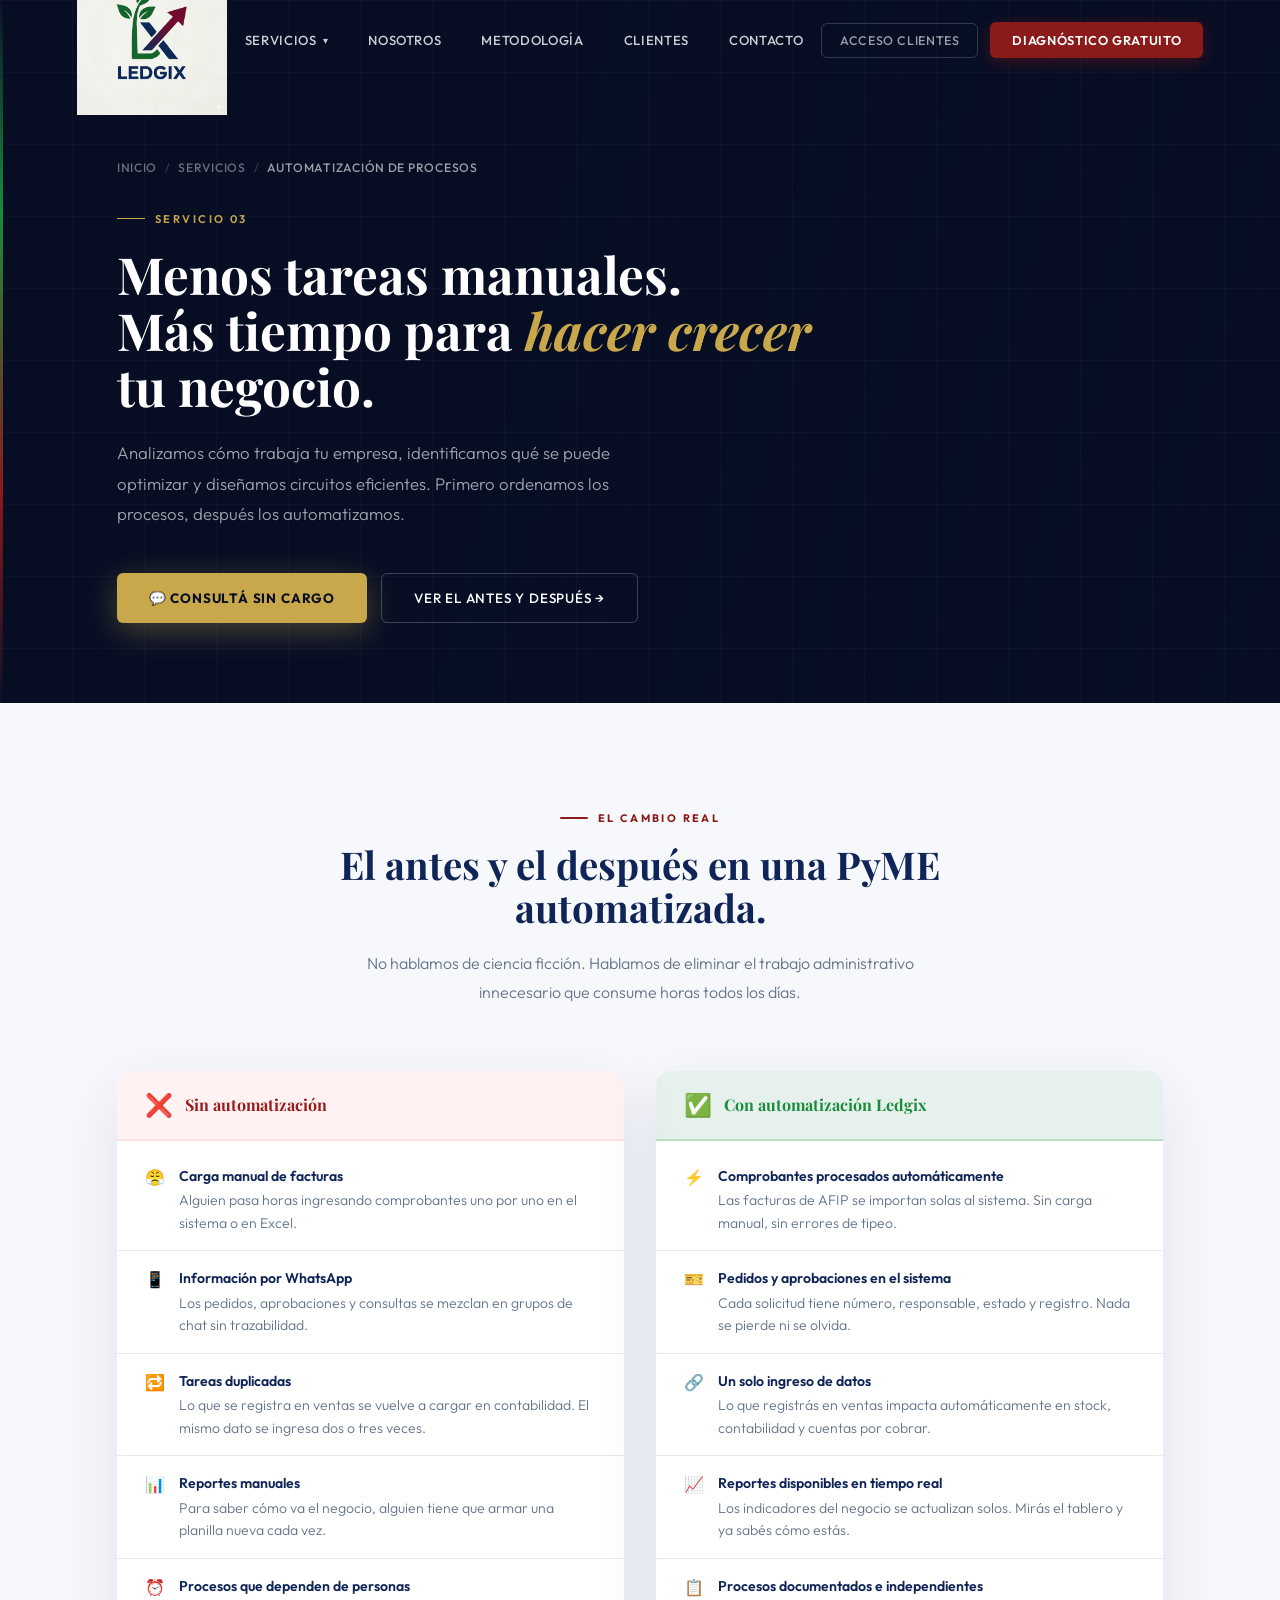
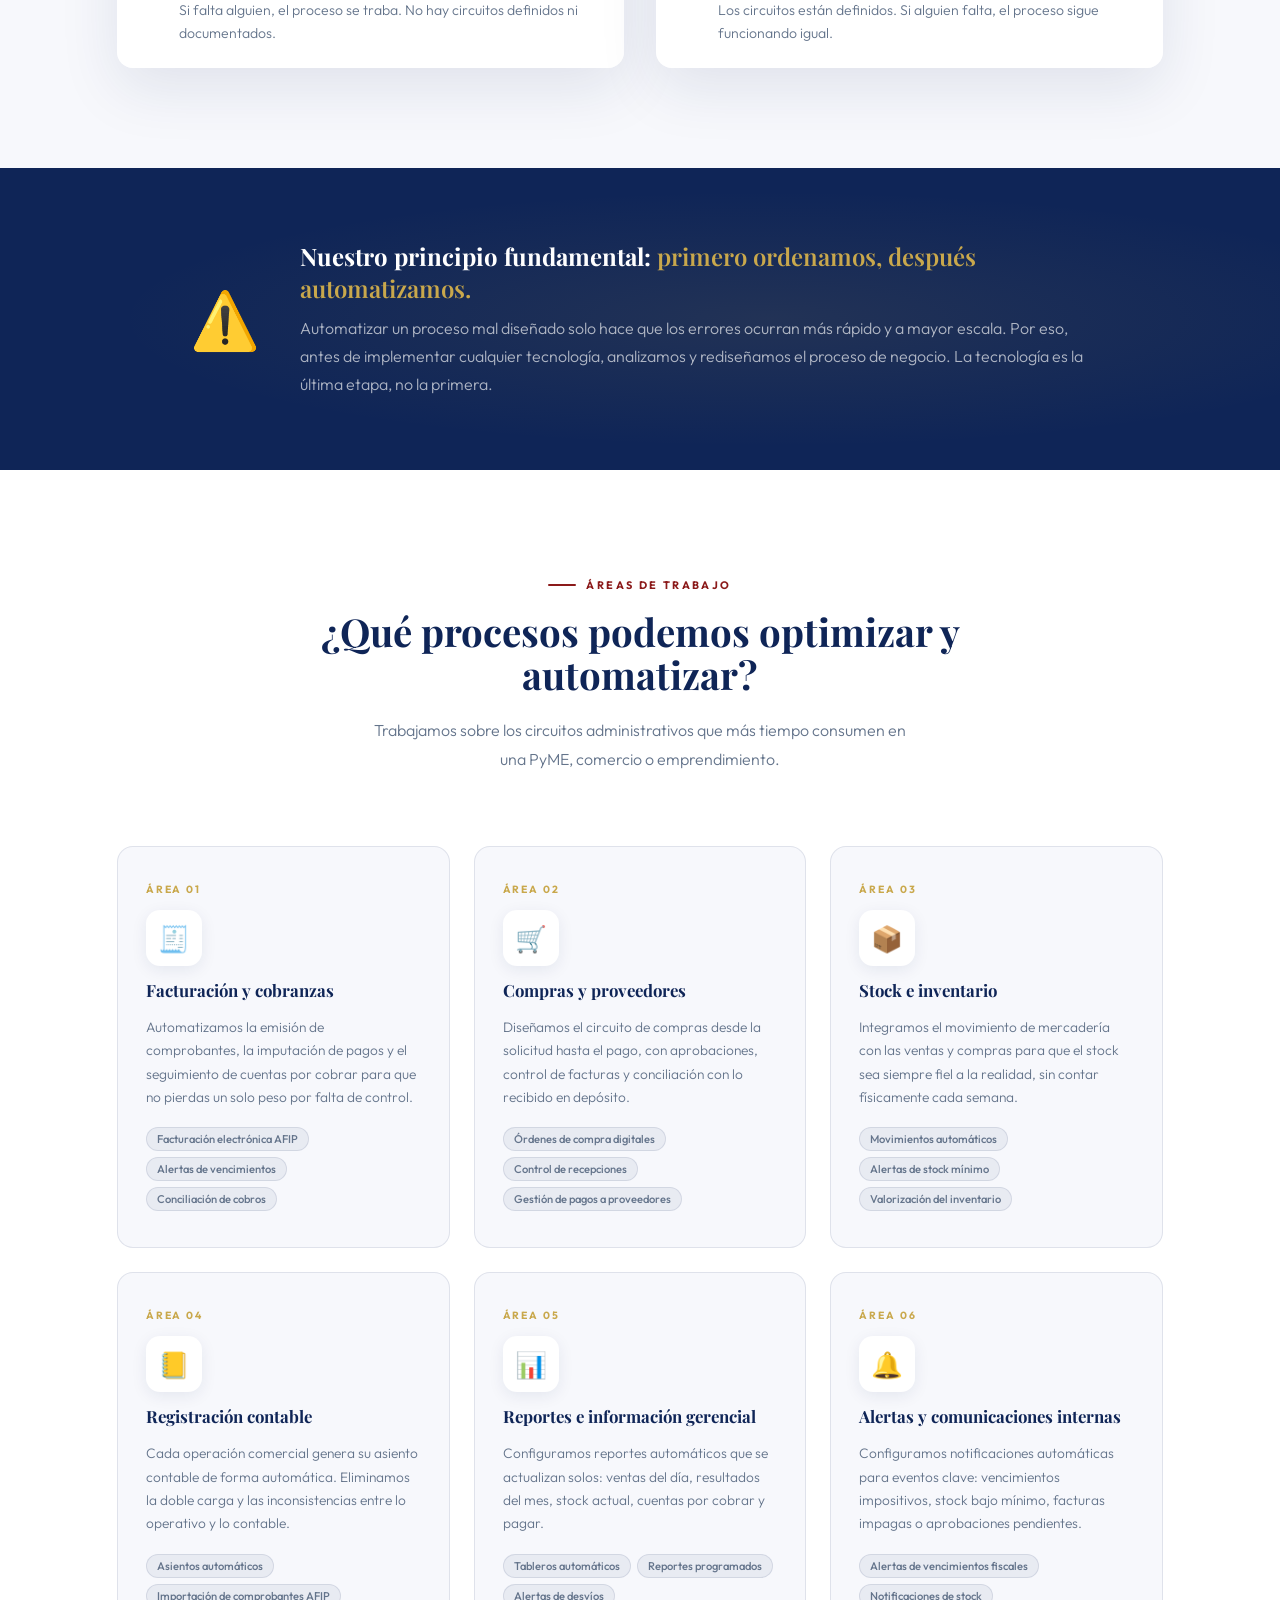
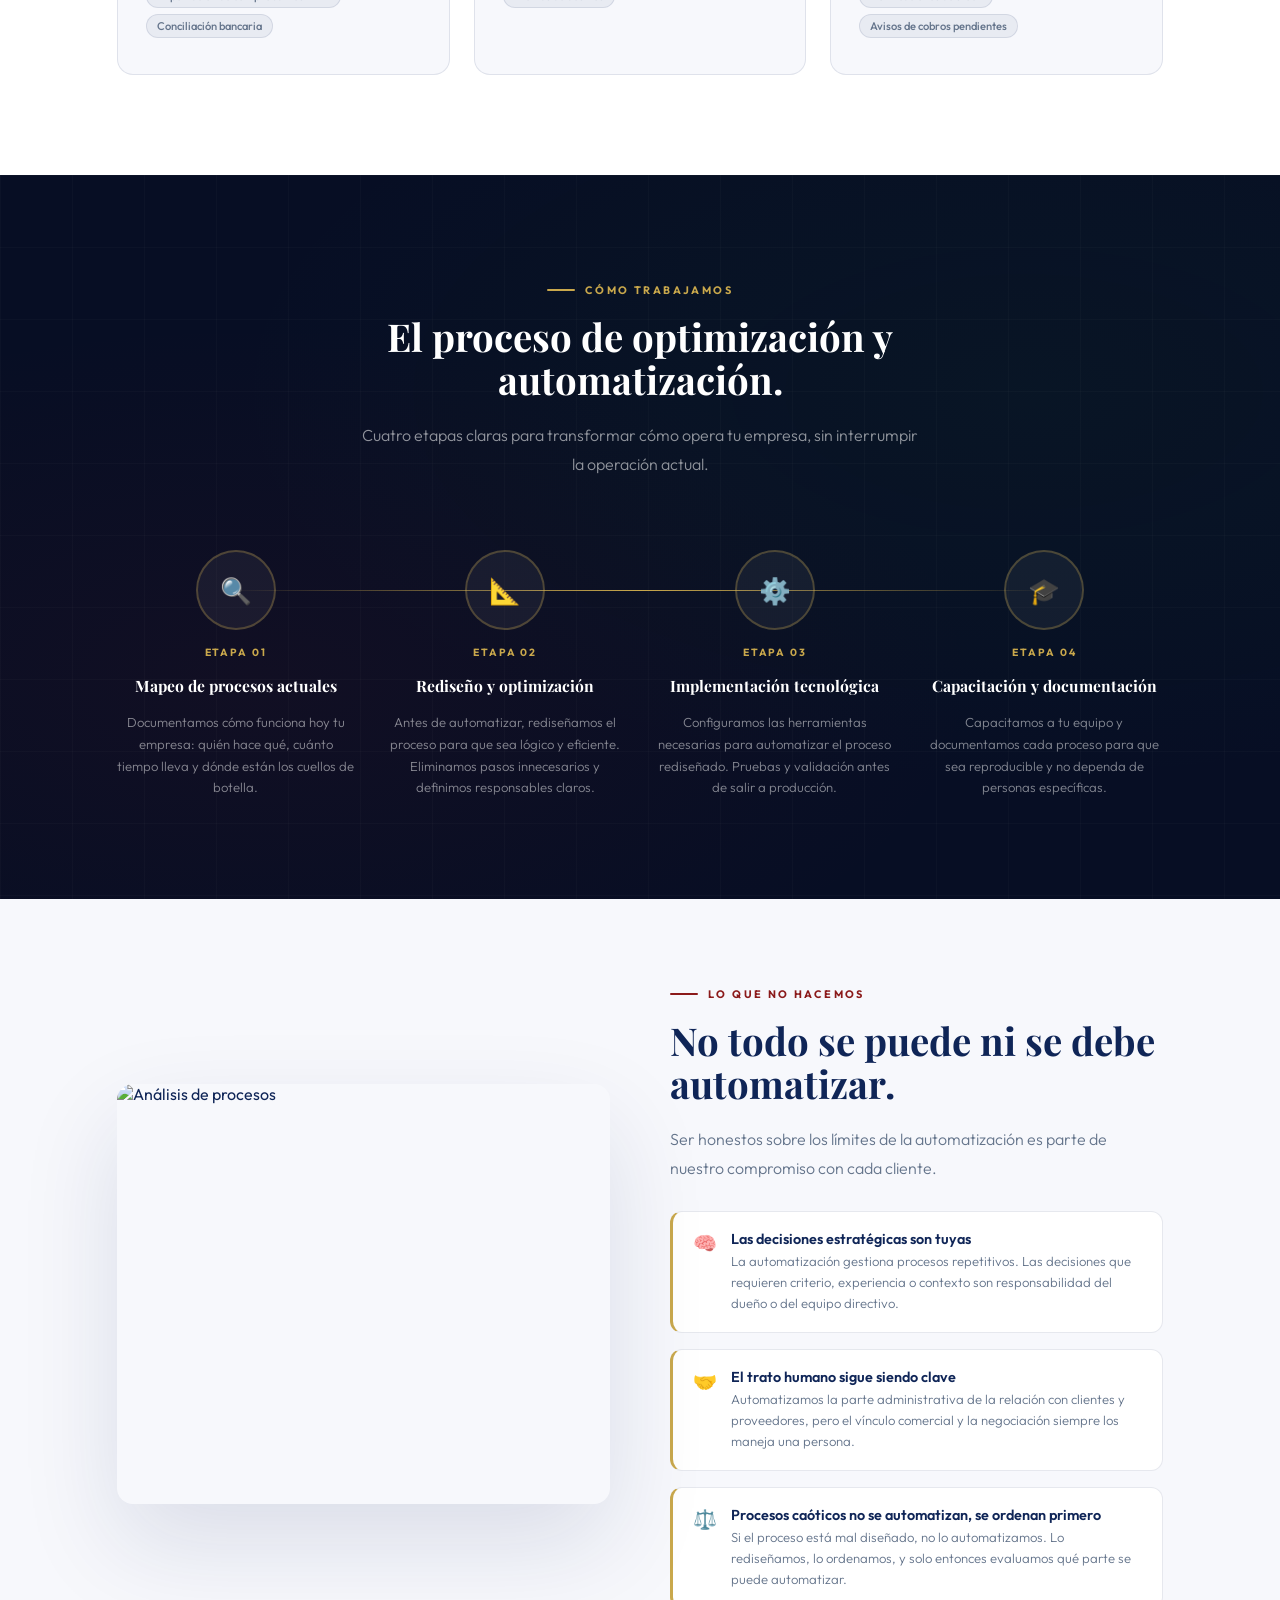
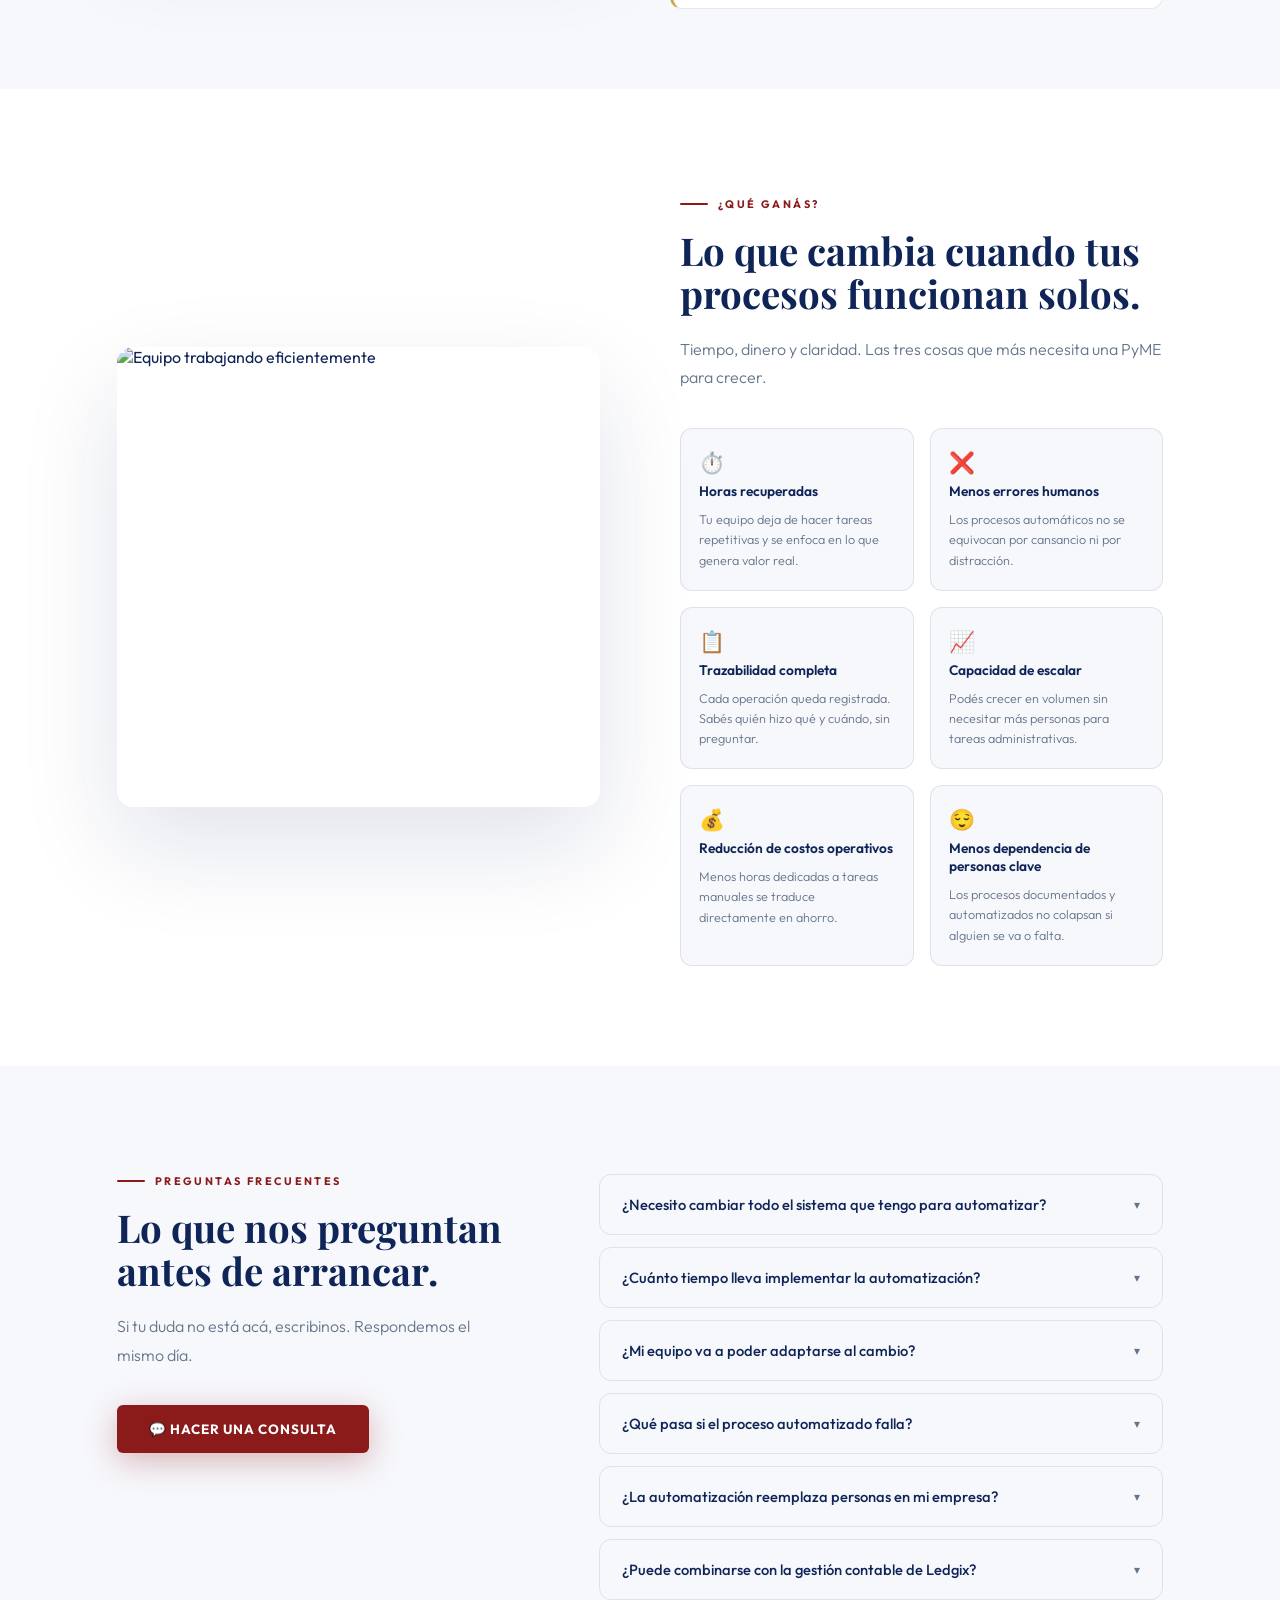
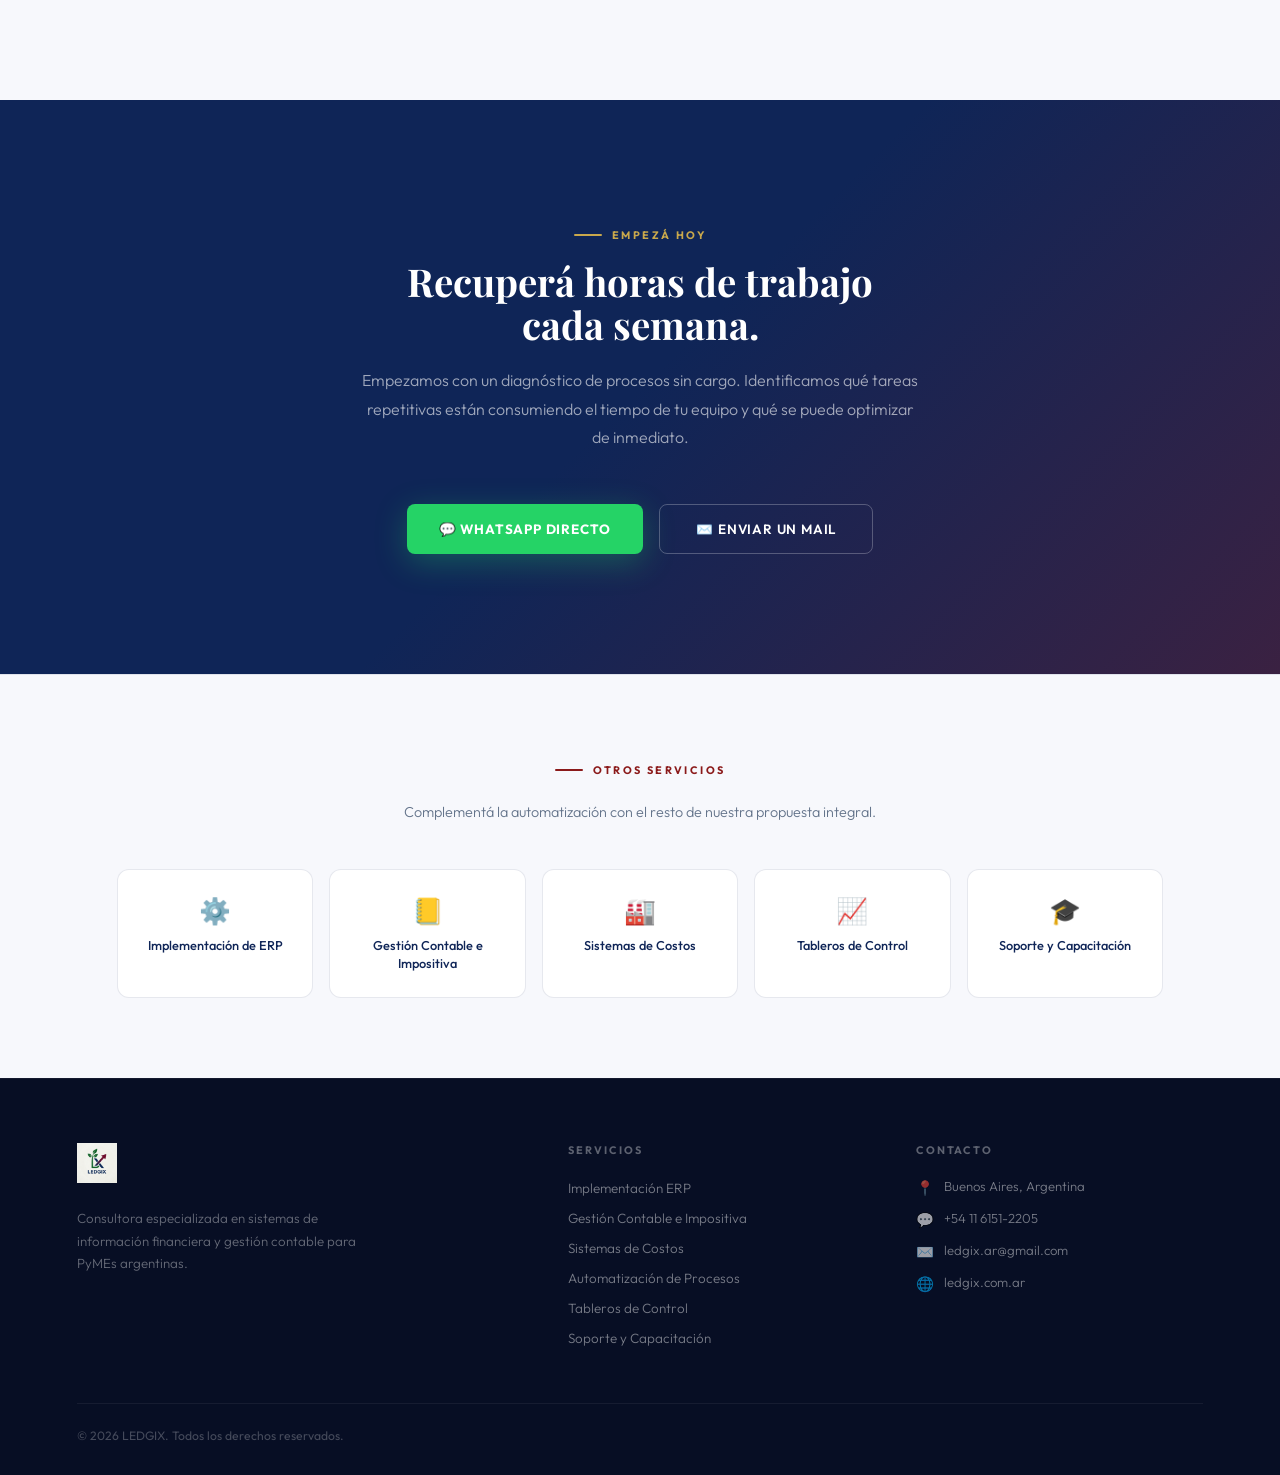
==== commit fef0b093: "automatizacion.html" ====
--- a/automatizacion.html
+++ b/automatizacion.html
@@ -11,9 +11,18 @@
 <style>
 *,*::before,*::after{box-sizing:border-box;margin:0;padding:0}
 :root{
-  --navy:#0F2557;--navy-mid:#1B3A8C;--green:#1A8C3A;--green-light:#22a847;
-  --bordo:#8B1A1A;--bordo-light:#a82020;--gold:#C9A84C;
-  --white:#FFFFFF;--off:#F7F8FC;--gray:#64748B;--dark:#070E24;
+  --navy:#0F2557;
+  --navy-mid:#1B3A8C;
+  --green:#1A8C3A;
+  --green-light:#22a847;
+  --bordo:#8B1A1A;
+  --bordo-light:#a82020;
+  --gold:#C9A84C;
+  --white:#FFFFFF;
+  --off:#F7F8FC;
+  --gray:#64748B;
+  --gray-light:#94A3B8;
+  --dark:#070E24;
   --border:rgba(15,37,87,0.10);
 }
 html{scroll-behavior:smooth}
@@ -23,7 +32,7 @@
 .navbar{position:fixed;top:0;left:0;right:0;z-index:200;transition:background 0.4s,box-shadow 0.4s;padding:0 6%}
 .navbar.solid{background:rgba(7,14,36,0.97);backdrop-filter:blur(20px);box-shadow:0 2px 40px rgba(0,0,0,0.25)}
 .nav-inner{display:flex;align-items:center;justify-content:space-between;height:80px}
-.nav-logo img{height:44px;width:auto;display:block}
+.nav-logo img{height:150px;width:auto;display:block}
 .nav-menu{display:flex;align-items:center;gap:8px;list-style:none}
 .nav-menu>li{position:relative}
 .nav-menu>li>a{display:flex;align-items:center;gap:6px;text-decoration:none;font-size:0.82rem;font-weight:500;letter-spacing:0.05em;text-transform:uppercase;color:rgba(255,255,255,0.80);padding:10px 16px;border-radius:6px;transition:color 0.2s,background 0.2s}
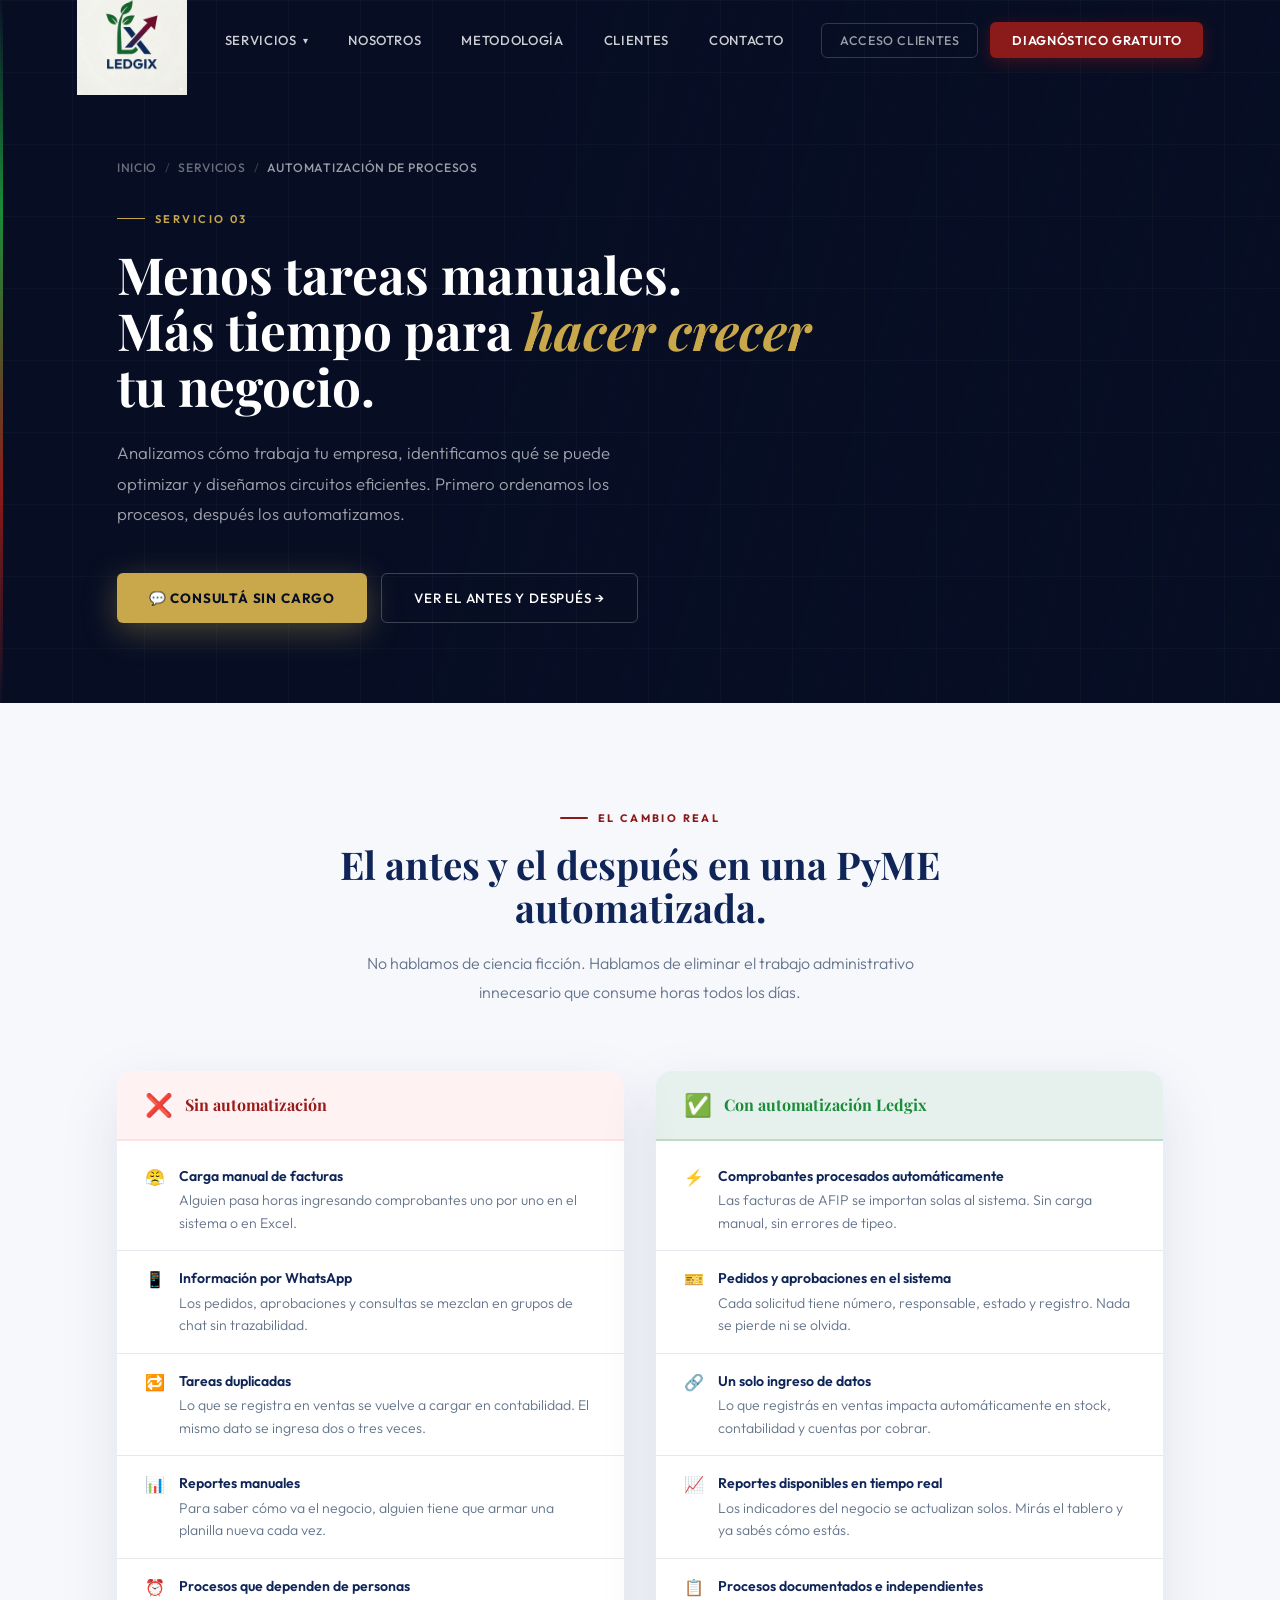
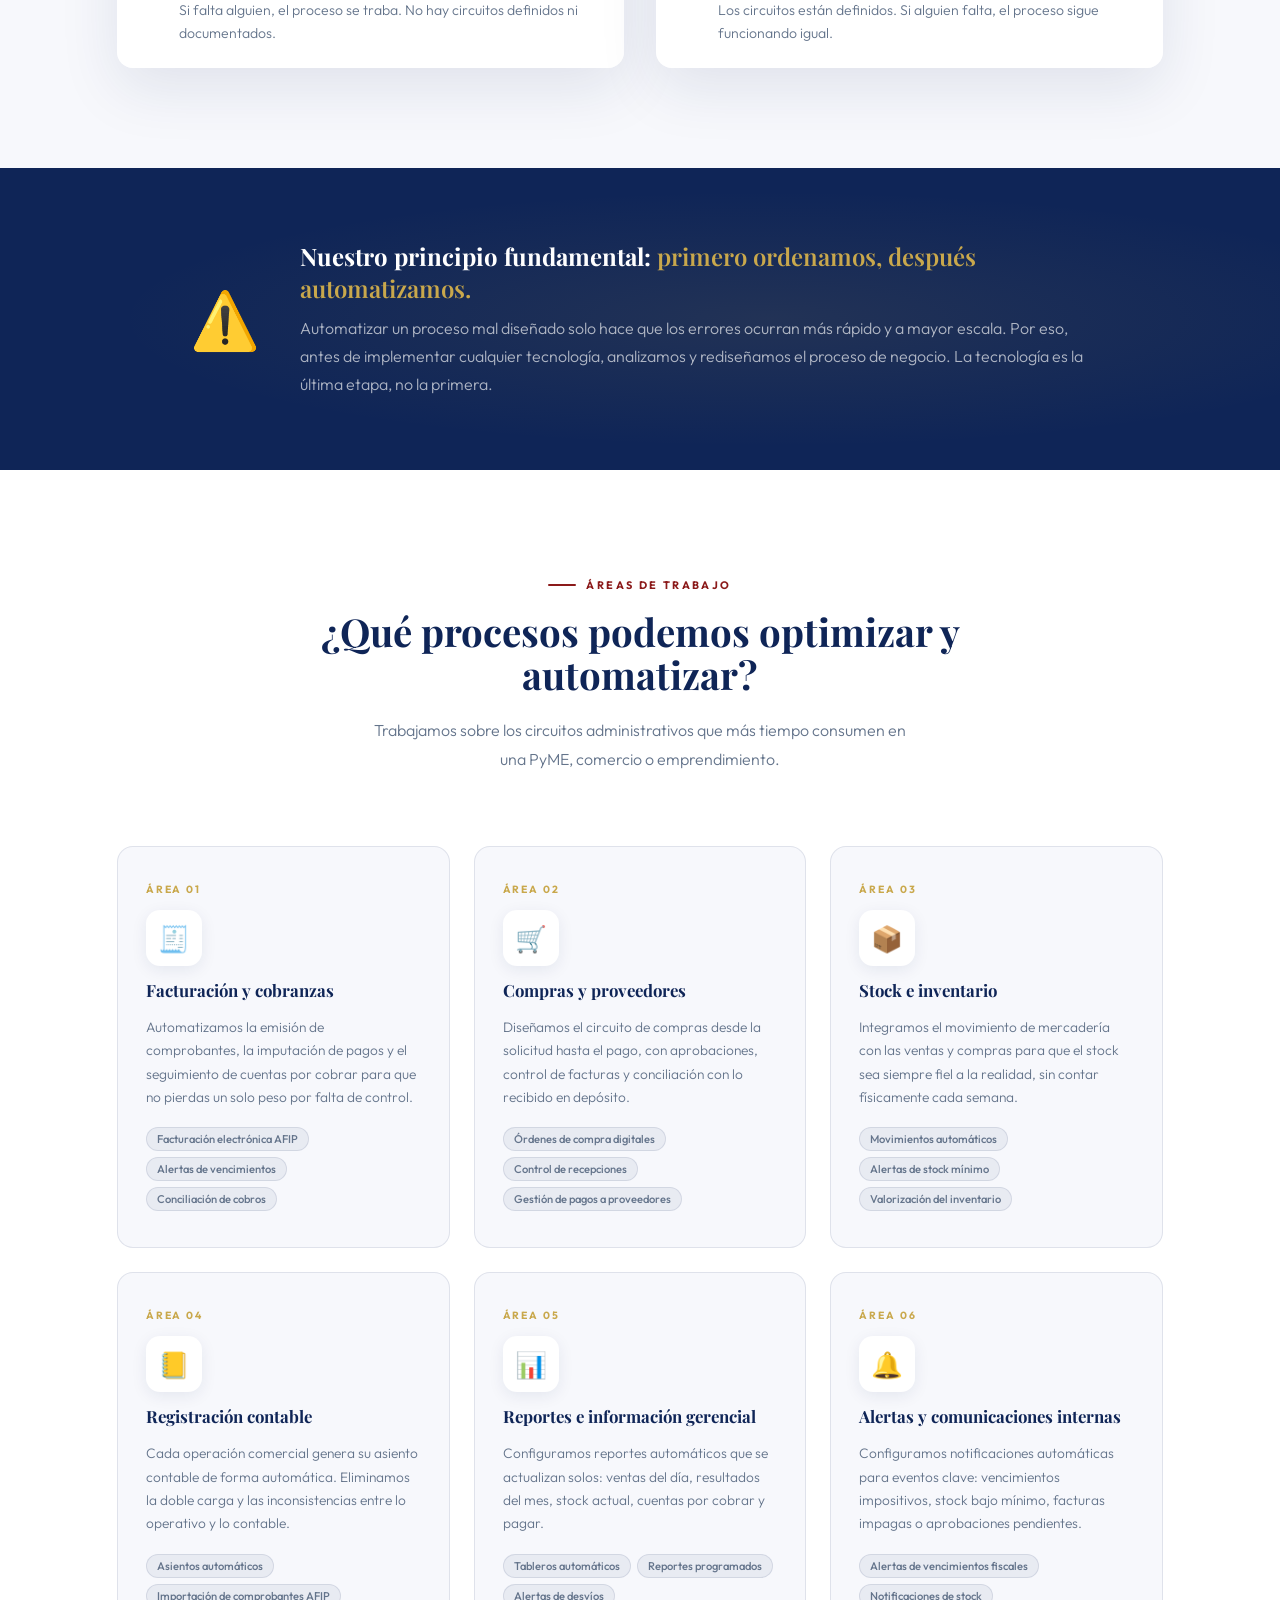
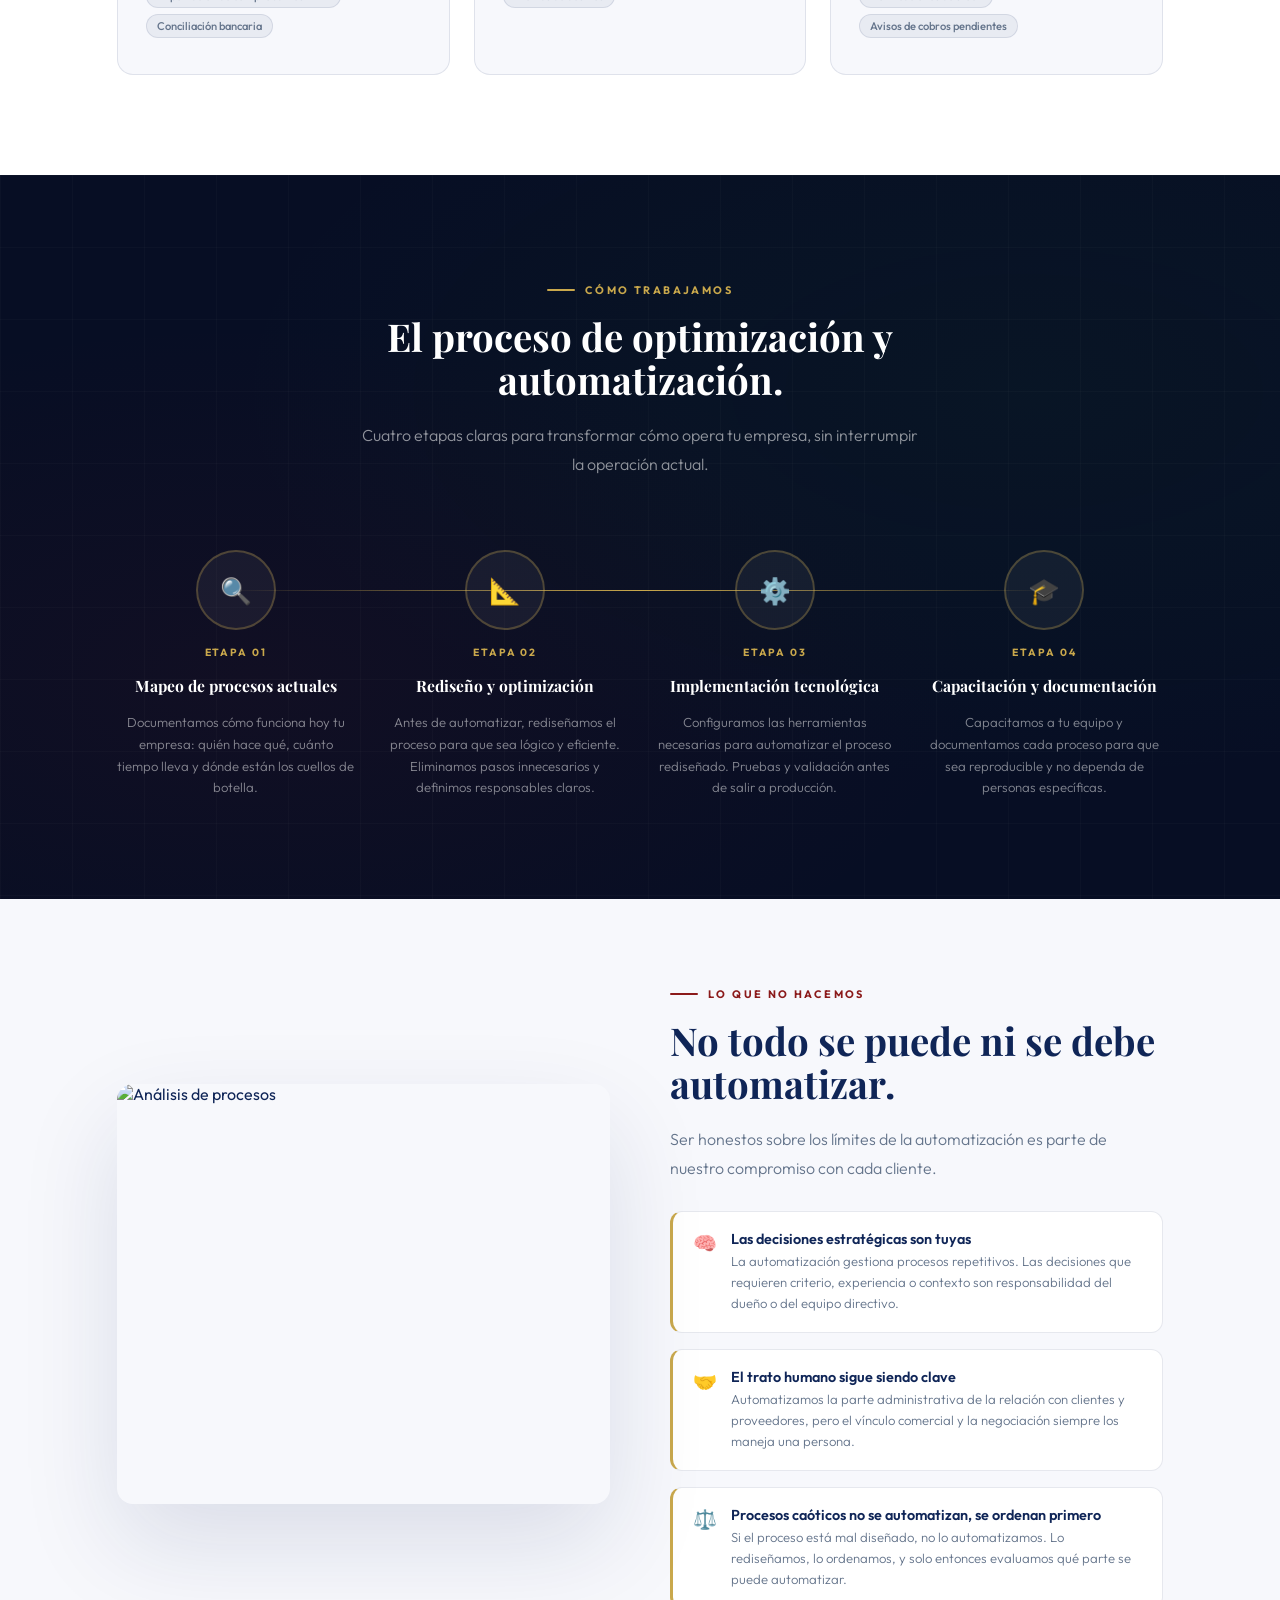
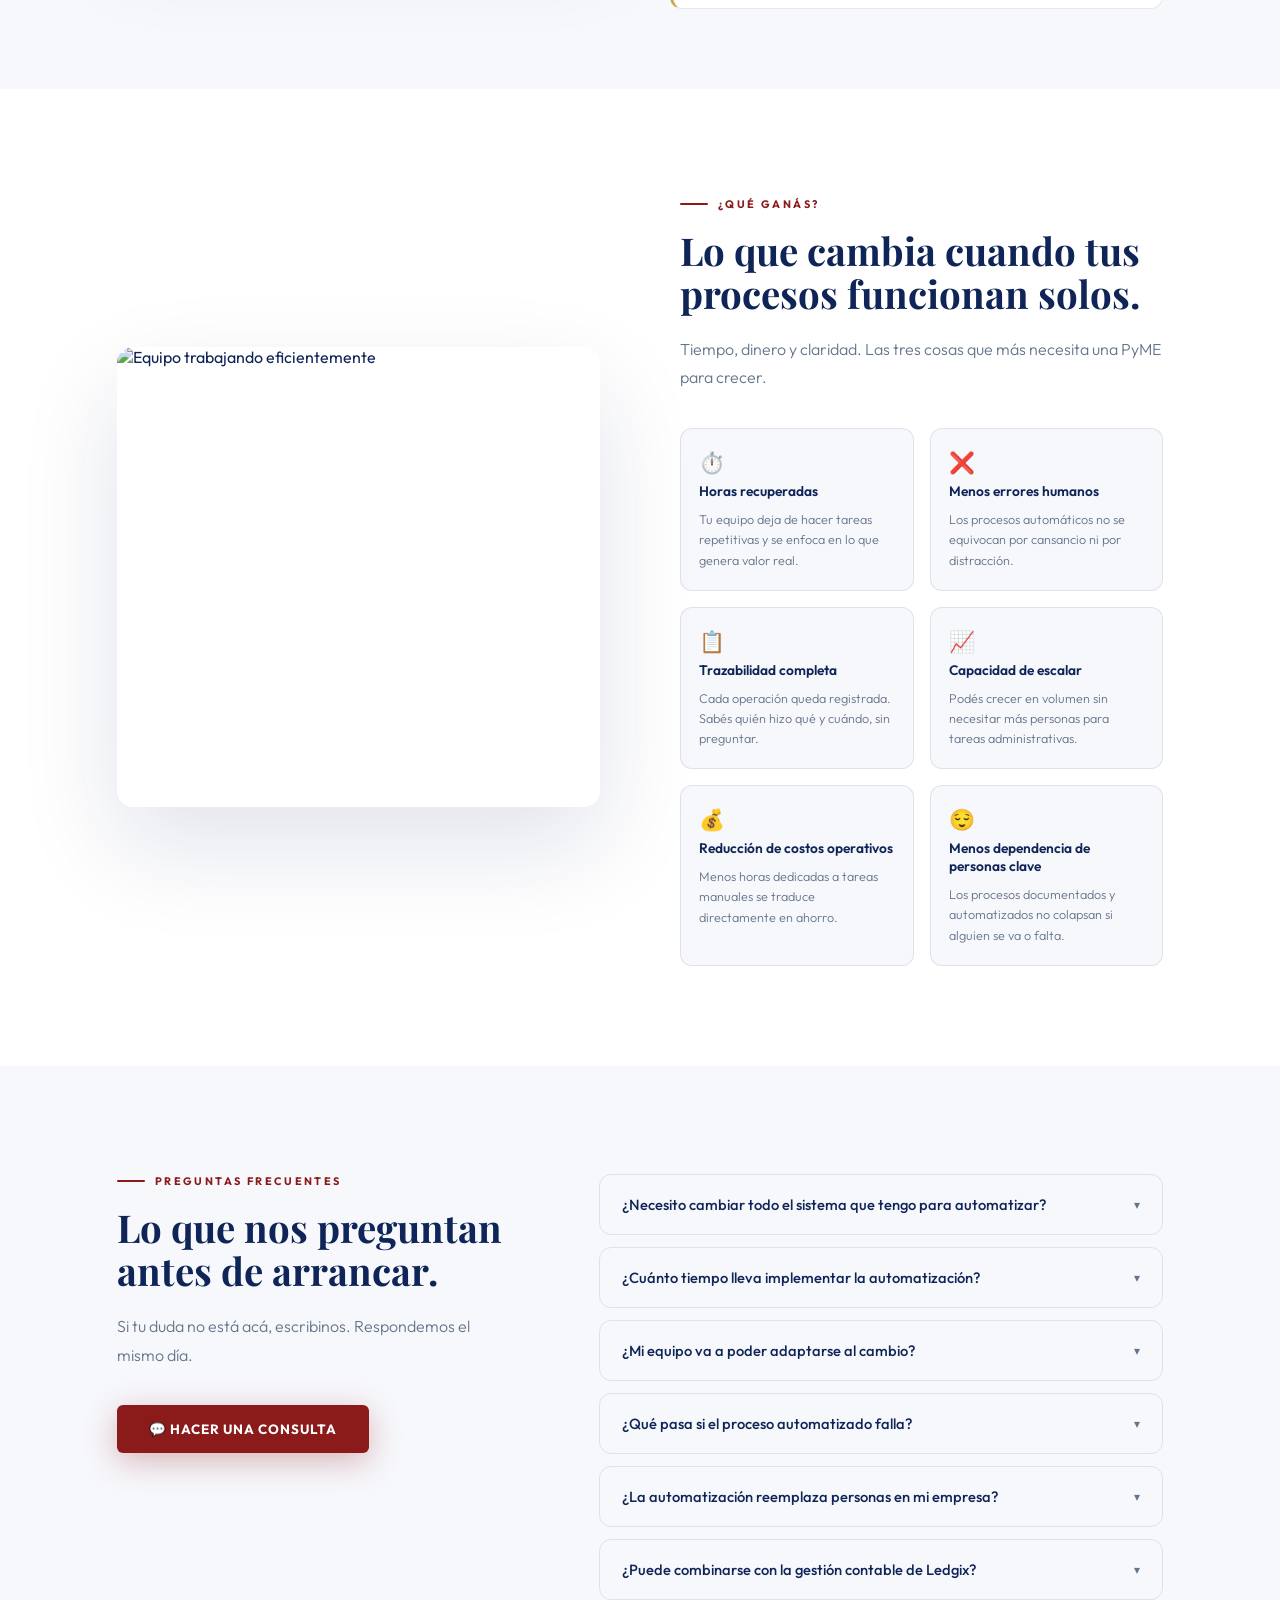
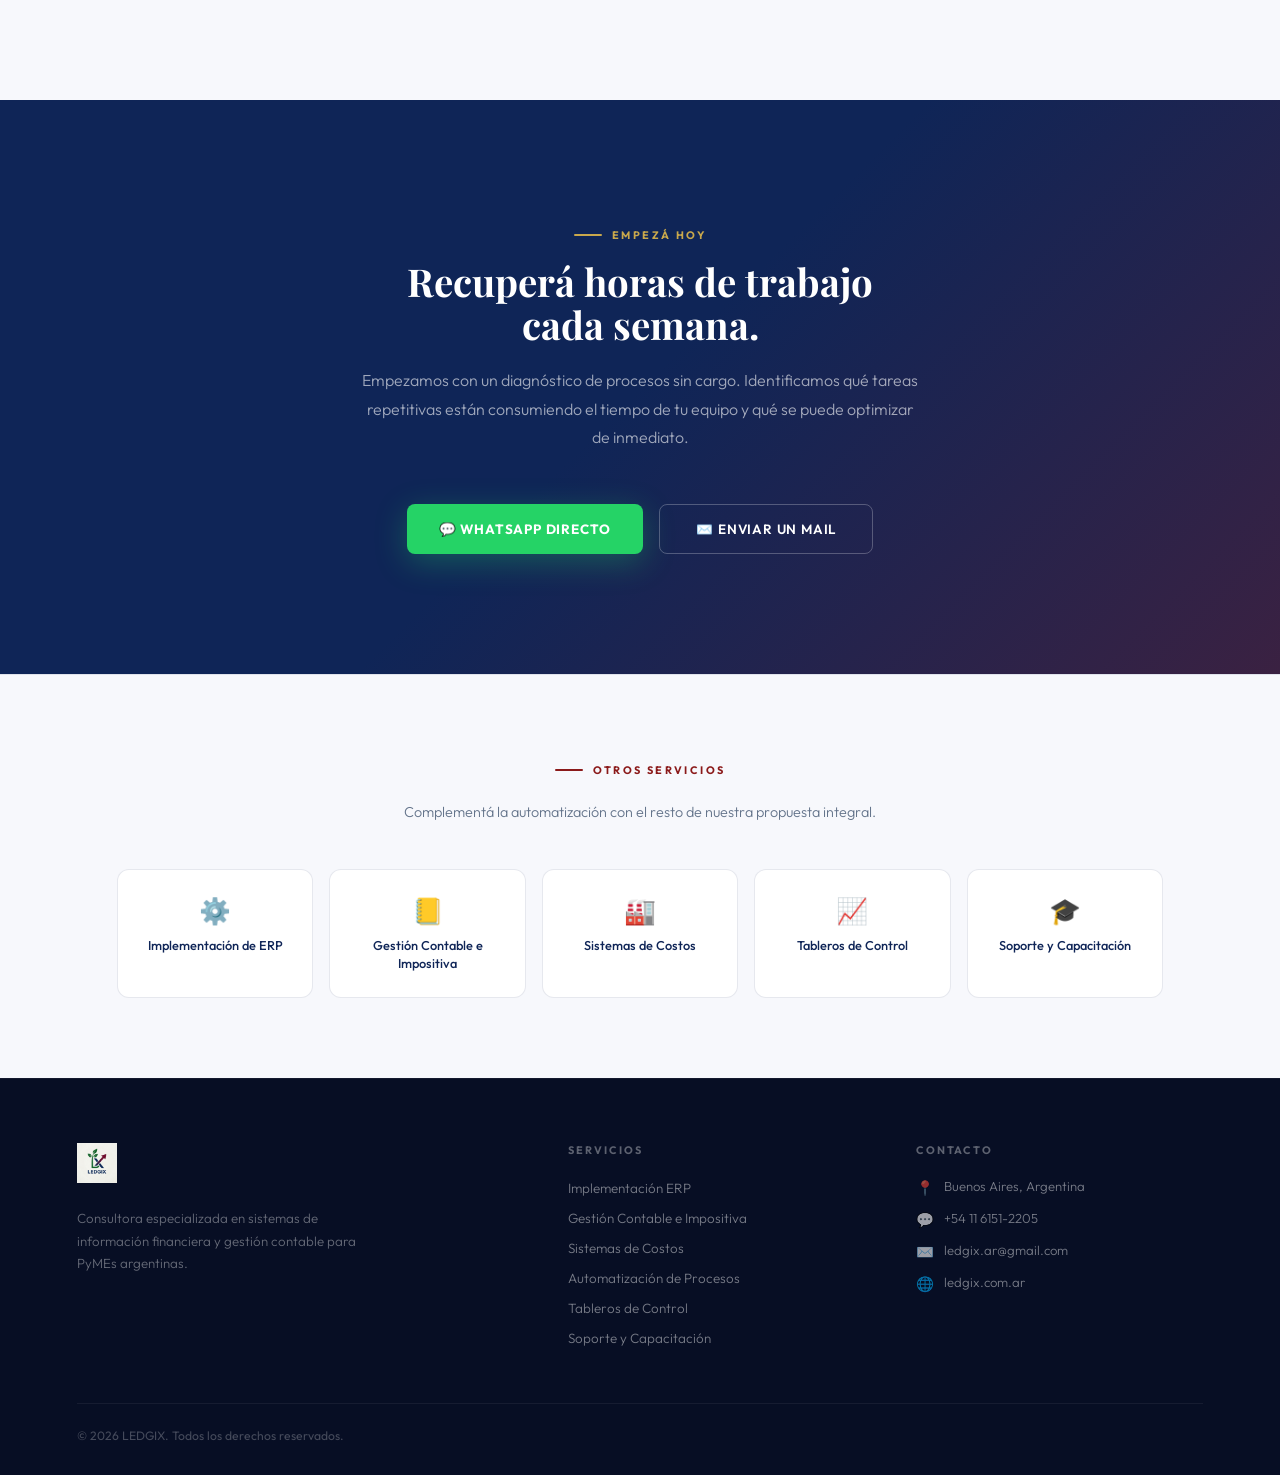
==== commit 42d69dbd: "automatizacion.html" ====
--- a/automatizacion.html
+++ b/automatizacion.html
@@ -32,7 +32,7 @@
 .navbar{position:fixed;top:0;left:0;right:0;z-index:200;transition:background 0.4s,box-shadow 0.4s;padding:0 6%}
 .navbar.solid{background:rgba(7,14,36,0.97);backdrop-filter:blur(20px);box-shadow:0 2px 40px rgba(0,0,0,0.25)}
 .nav-inner{display:flex;align-items:center;justify-content:space-between;height:80px}
-.nav-logo img{height:150px;width:auto;display:block}
+.nav-logo img{height:110px;width:auto;display:block}
 .nav-menu{display:flex;align-items:center;gap:8px;list-style:none}
 .nav-menu>li{position:relative}
 .nav-menu>li>a{display:flex;align-items:center;gap:6px;text-decoration:none;font-size:0.82rem;font-weight:500;letter-spacing:0.05em;text-transform:uppercase;color:rgba(255,255,255,0.80);padding:10px 16px;border-radius:6px;transition:color 0.2s,background 0.2s}
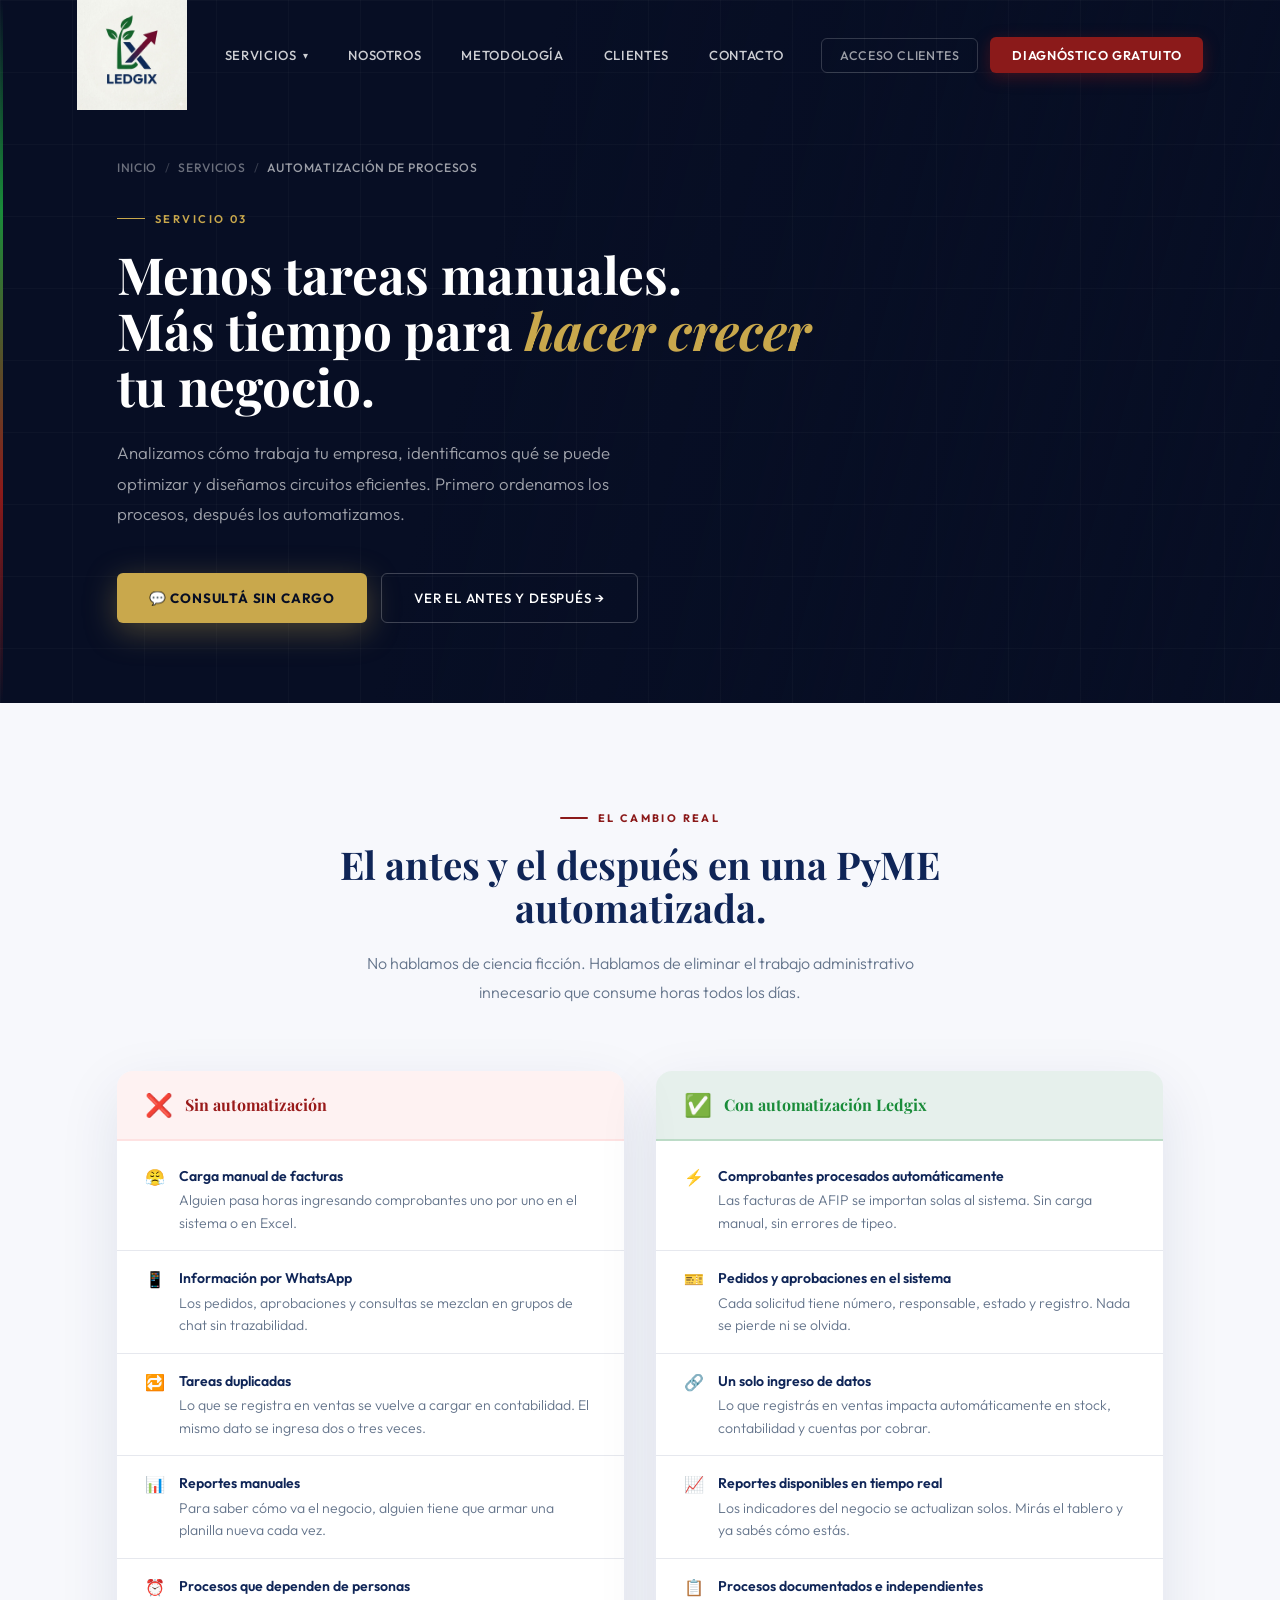
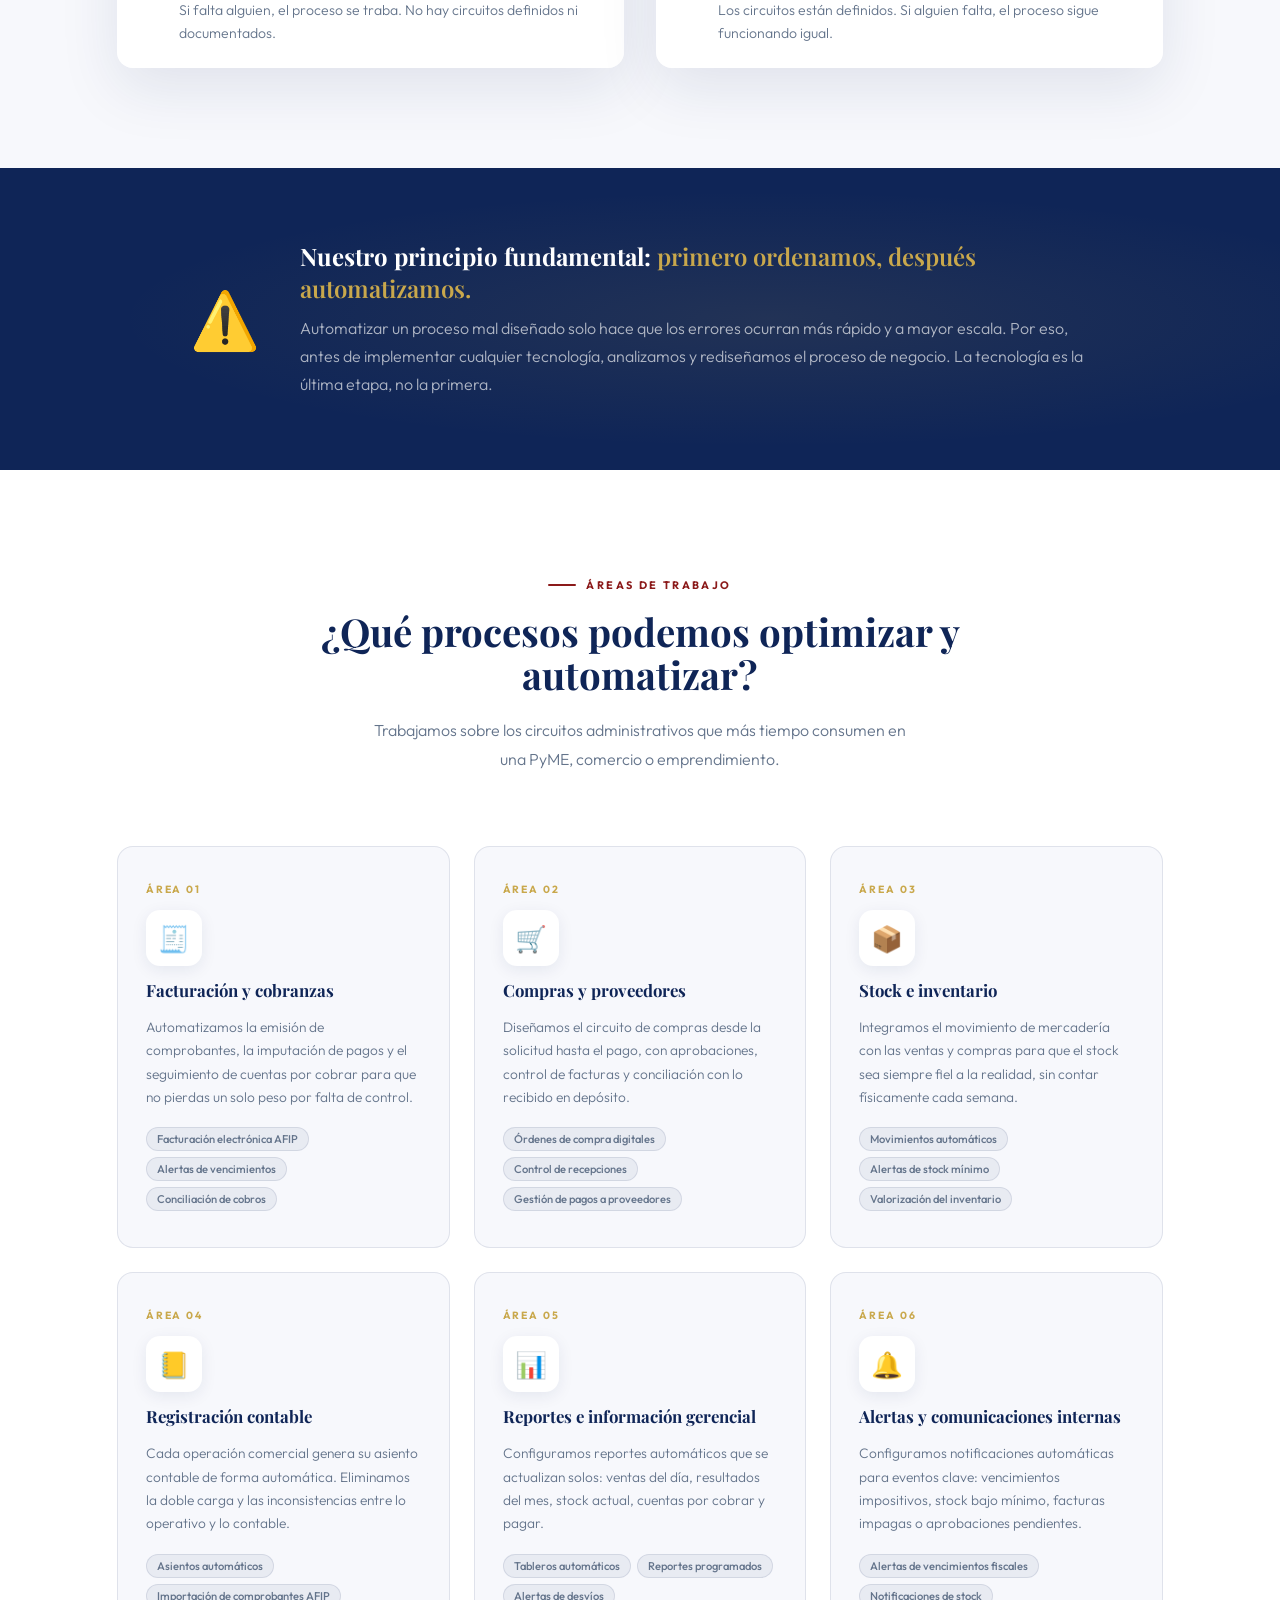
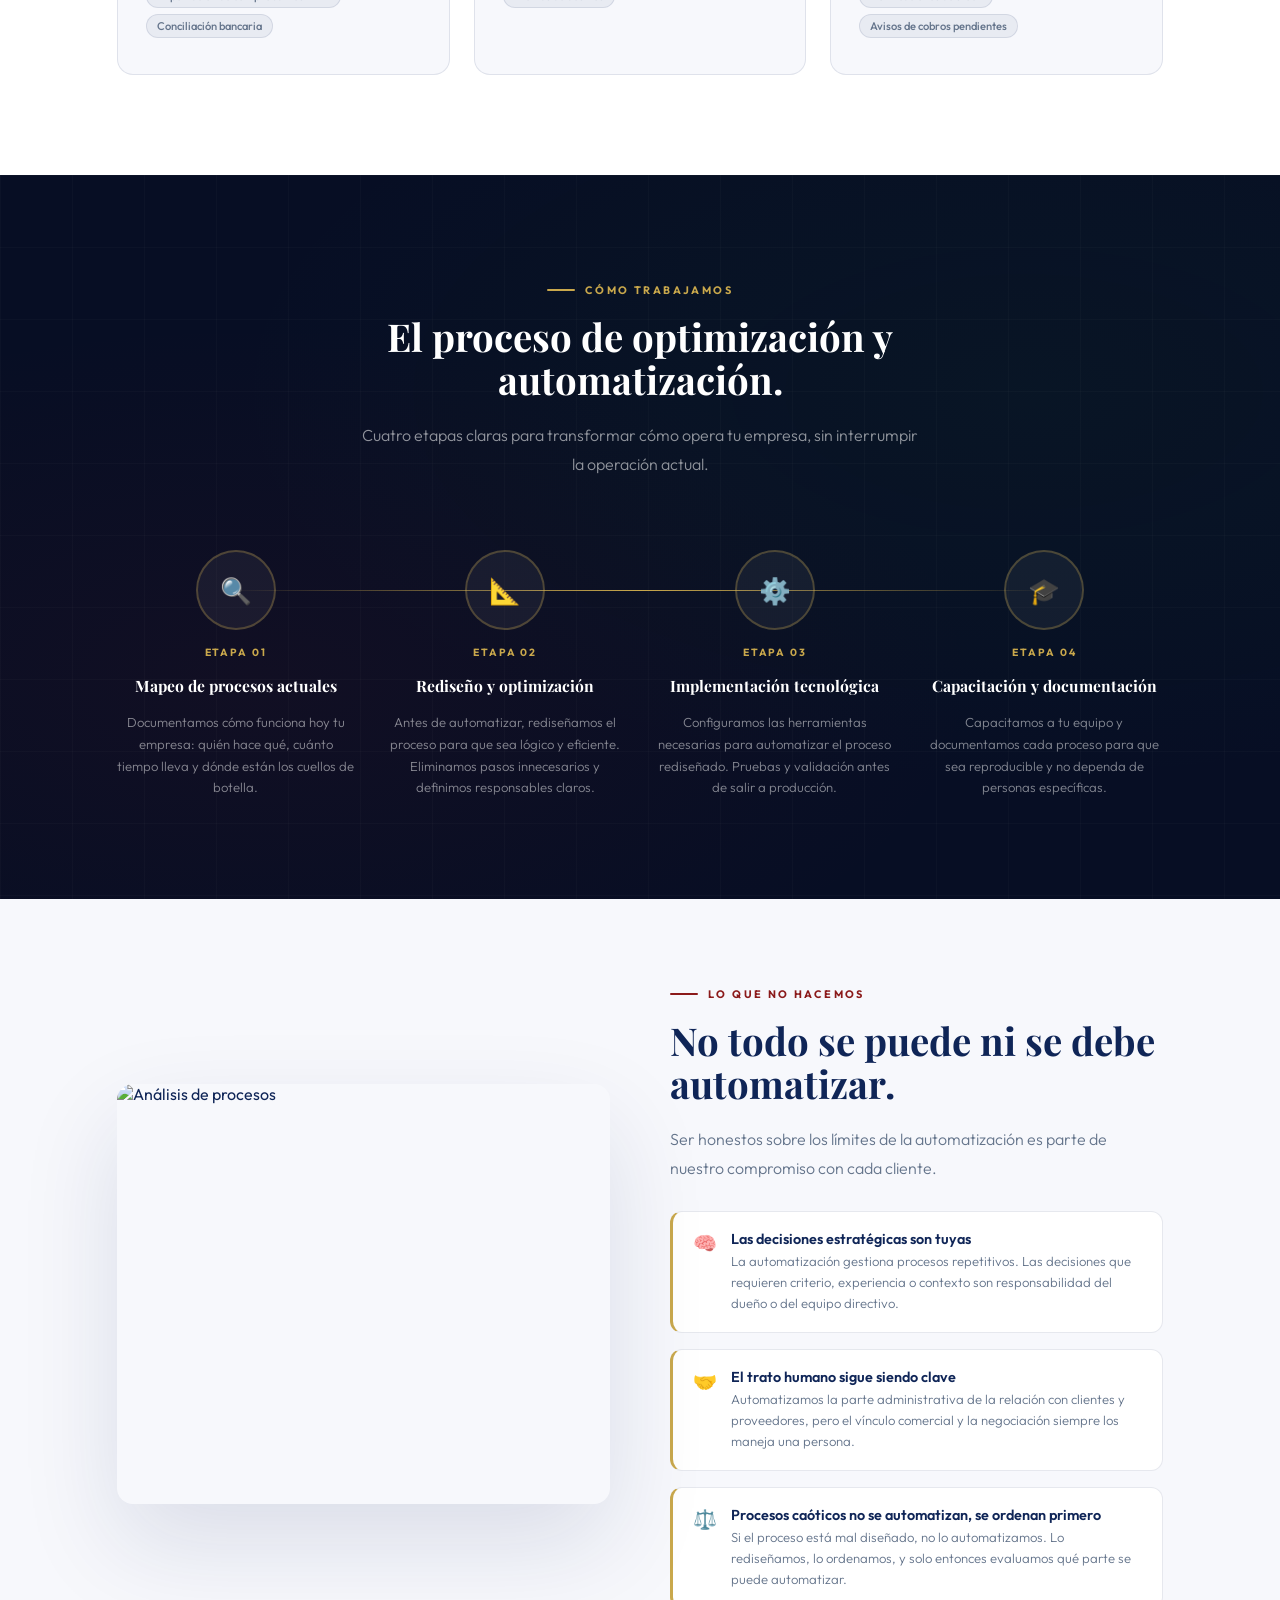
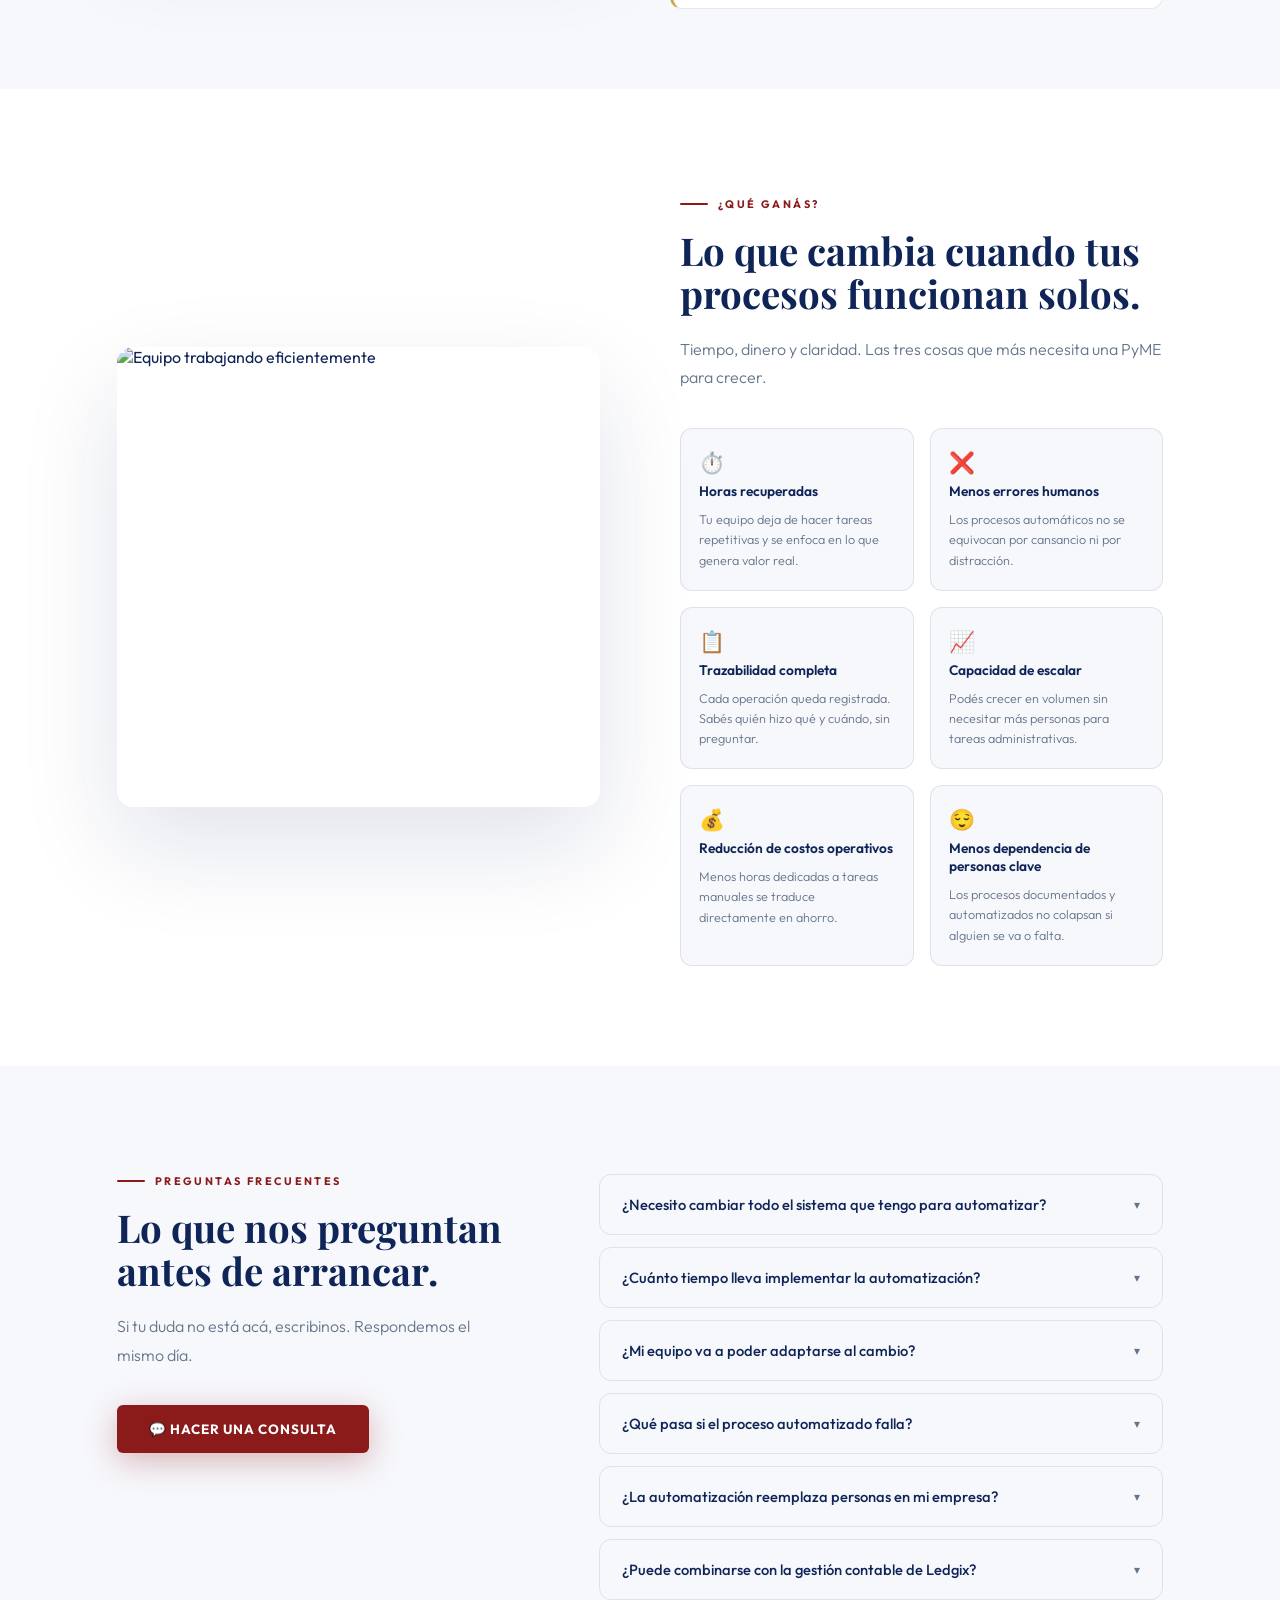
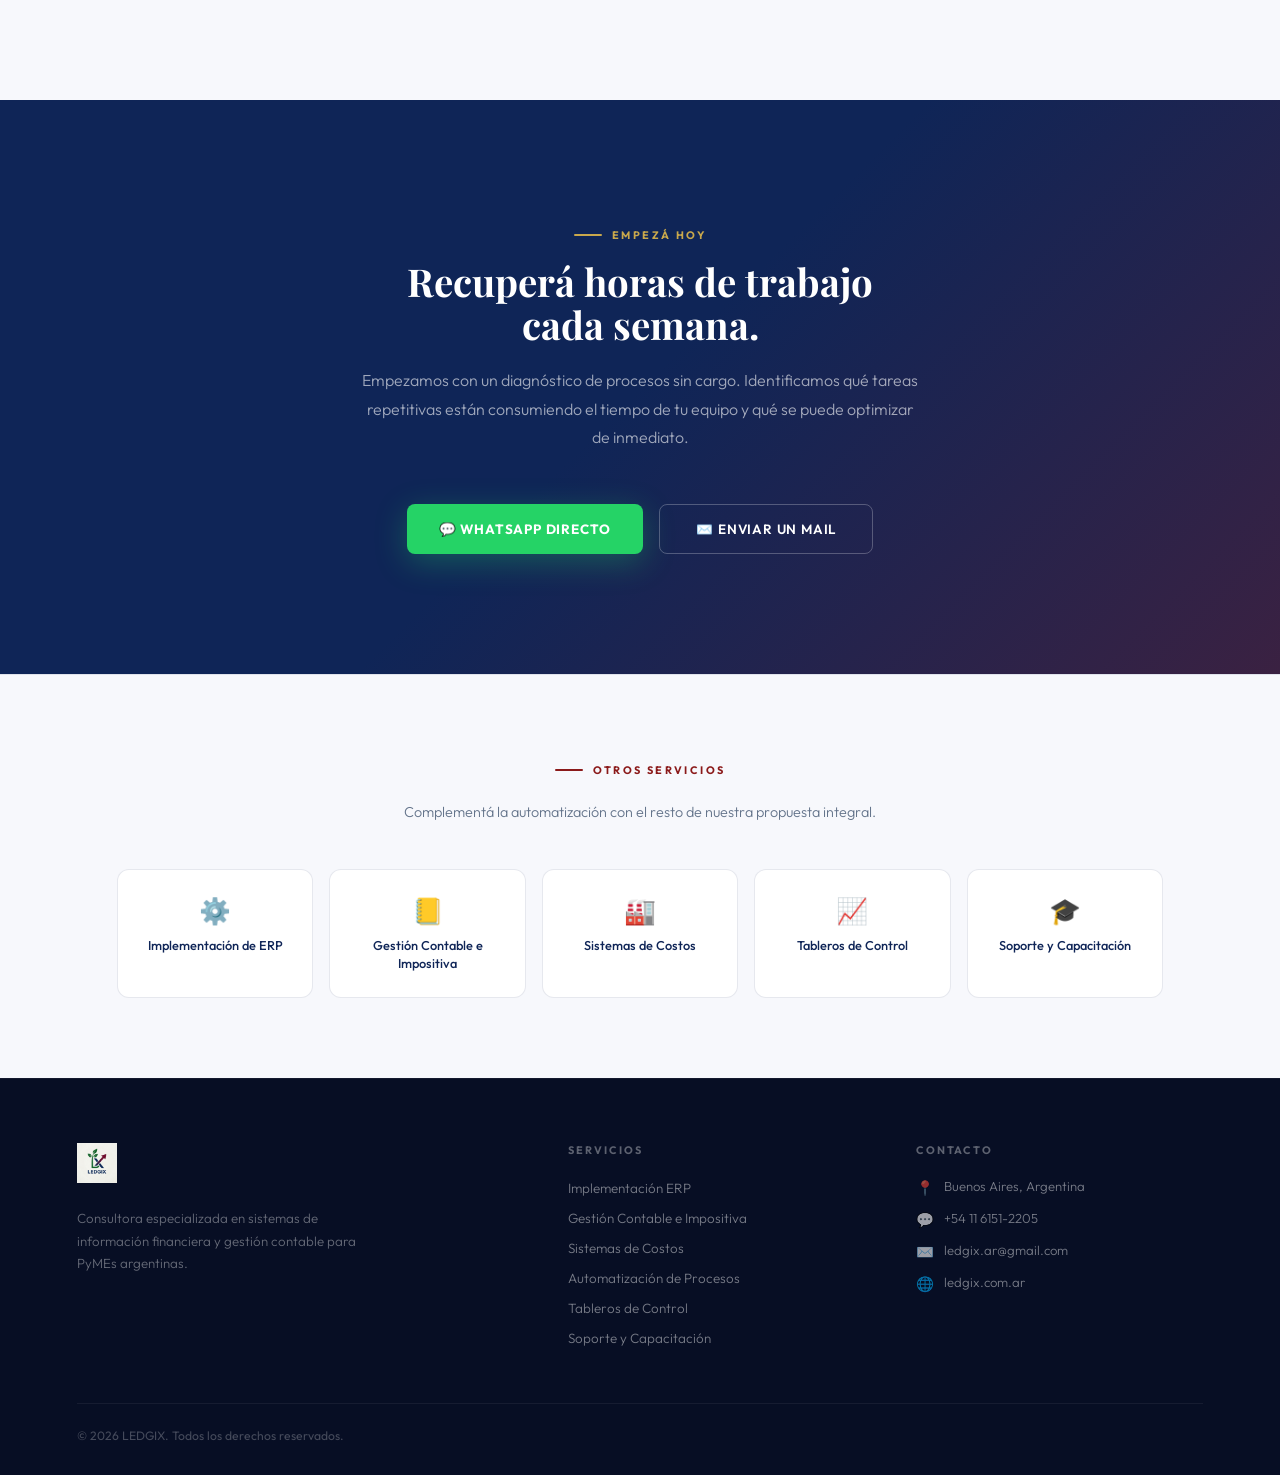
==== commit 64ede9b1: "automatizacion.html" ====
--- a/automatizacion.html
+++ b/automatizacion.html
@@ -31,7 +31,7 @@
 /* ── NAVBAR ── */
 .navbar{position:fixed;top:0;left:0;right:0;z-index:200;transition:background 0.4s,box-shadow 0.4s;padding:0 6%}
 .navbar.solid{background:rgba(7,14,36,0.97);backdrop-filter:blur(20px);box-shadow:0 2px 40px rgba(0,0,0,0.25)}
-.nav-inner{display:flex;align-items:center;justify-content:space-between;height:80px}
+.nav-inner{display:flex;align-items:center;justify-content:space-between;height:110px}
 .nav-logo img{height:110px;width:auto;display:block}
 .nav-menu{display:flex;align-items:center;gap:8px;list-style:none}
 .nav-menu>li{position:relative}
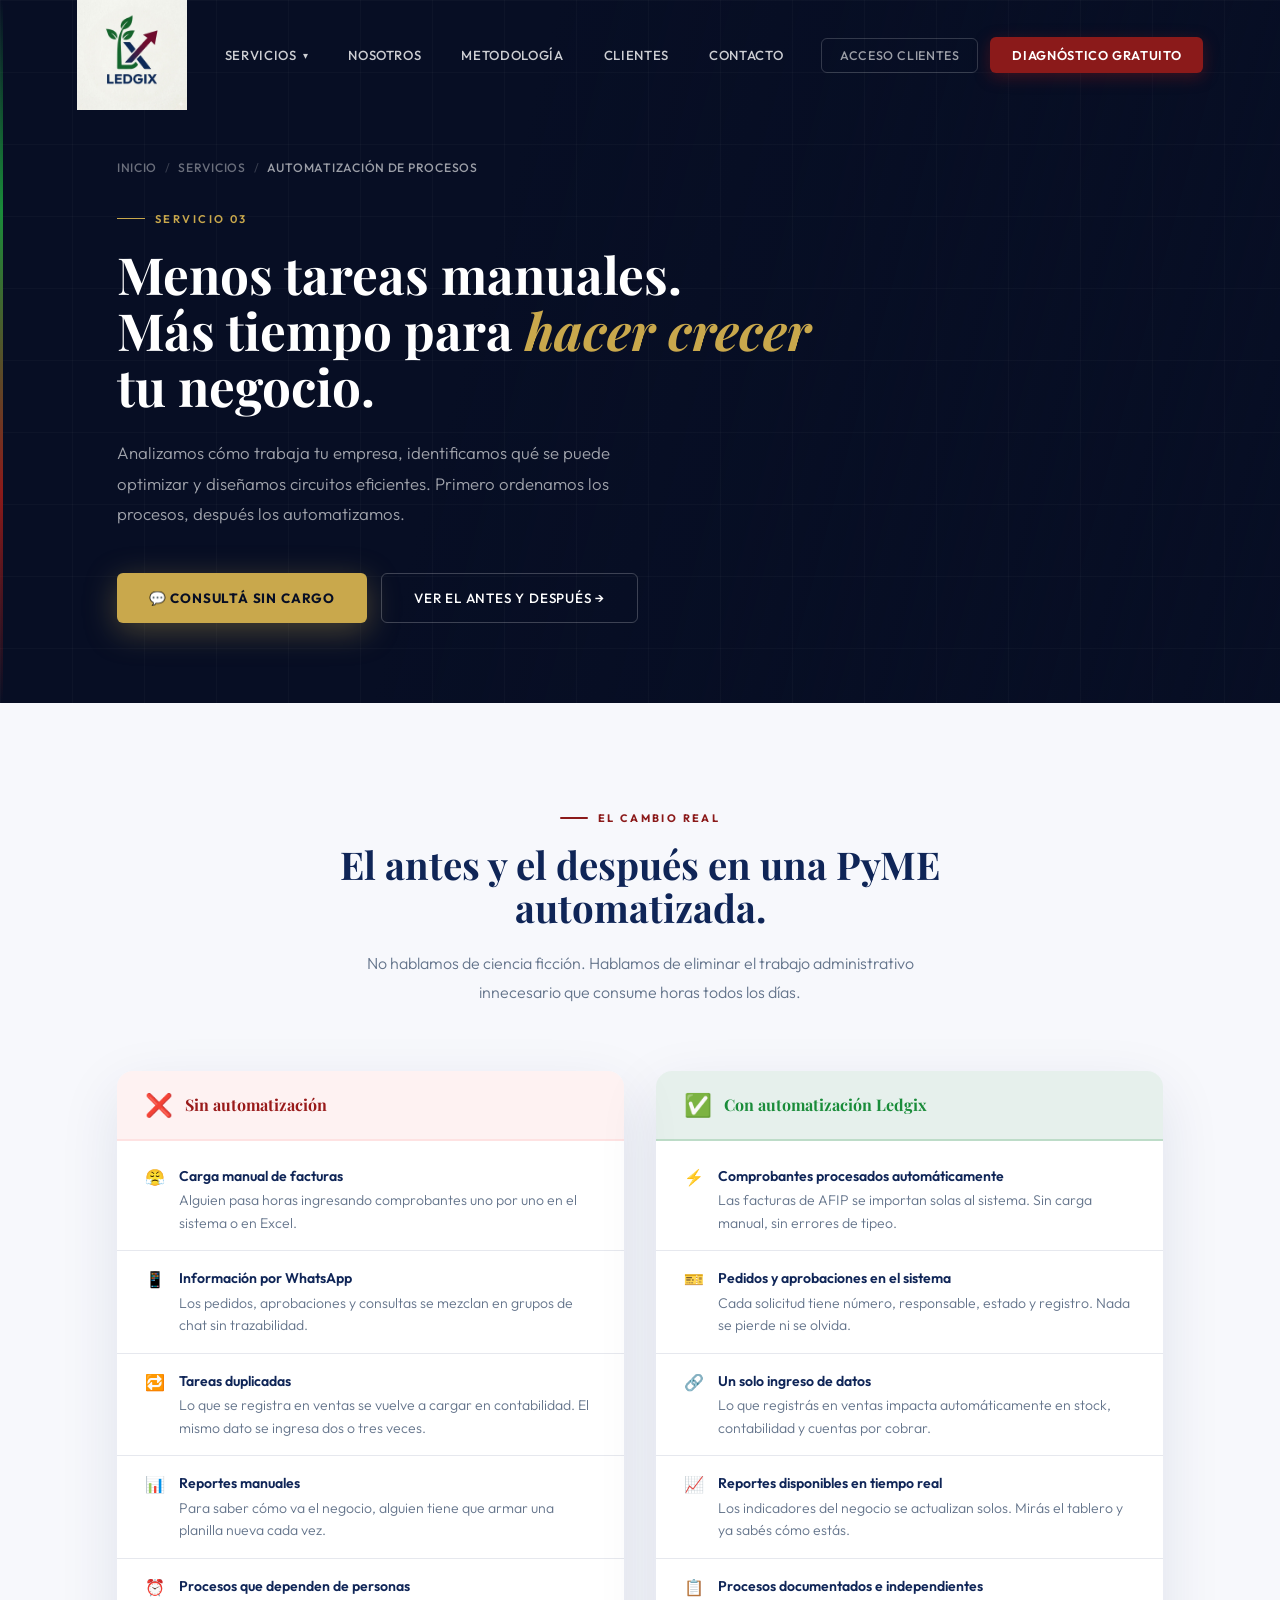
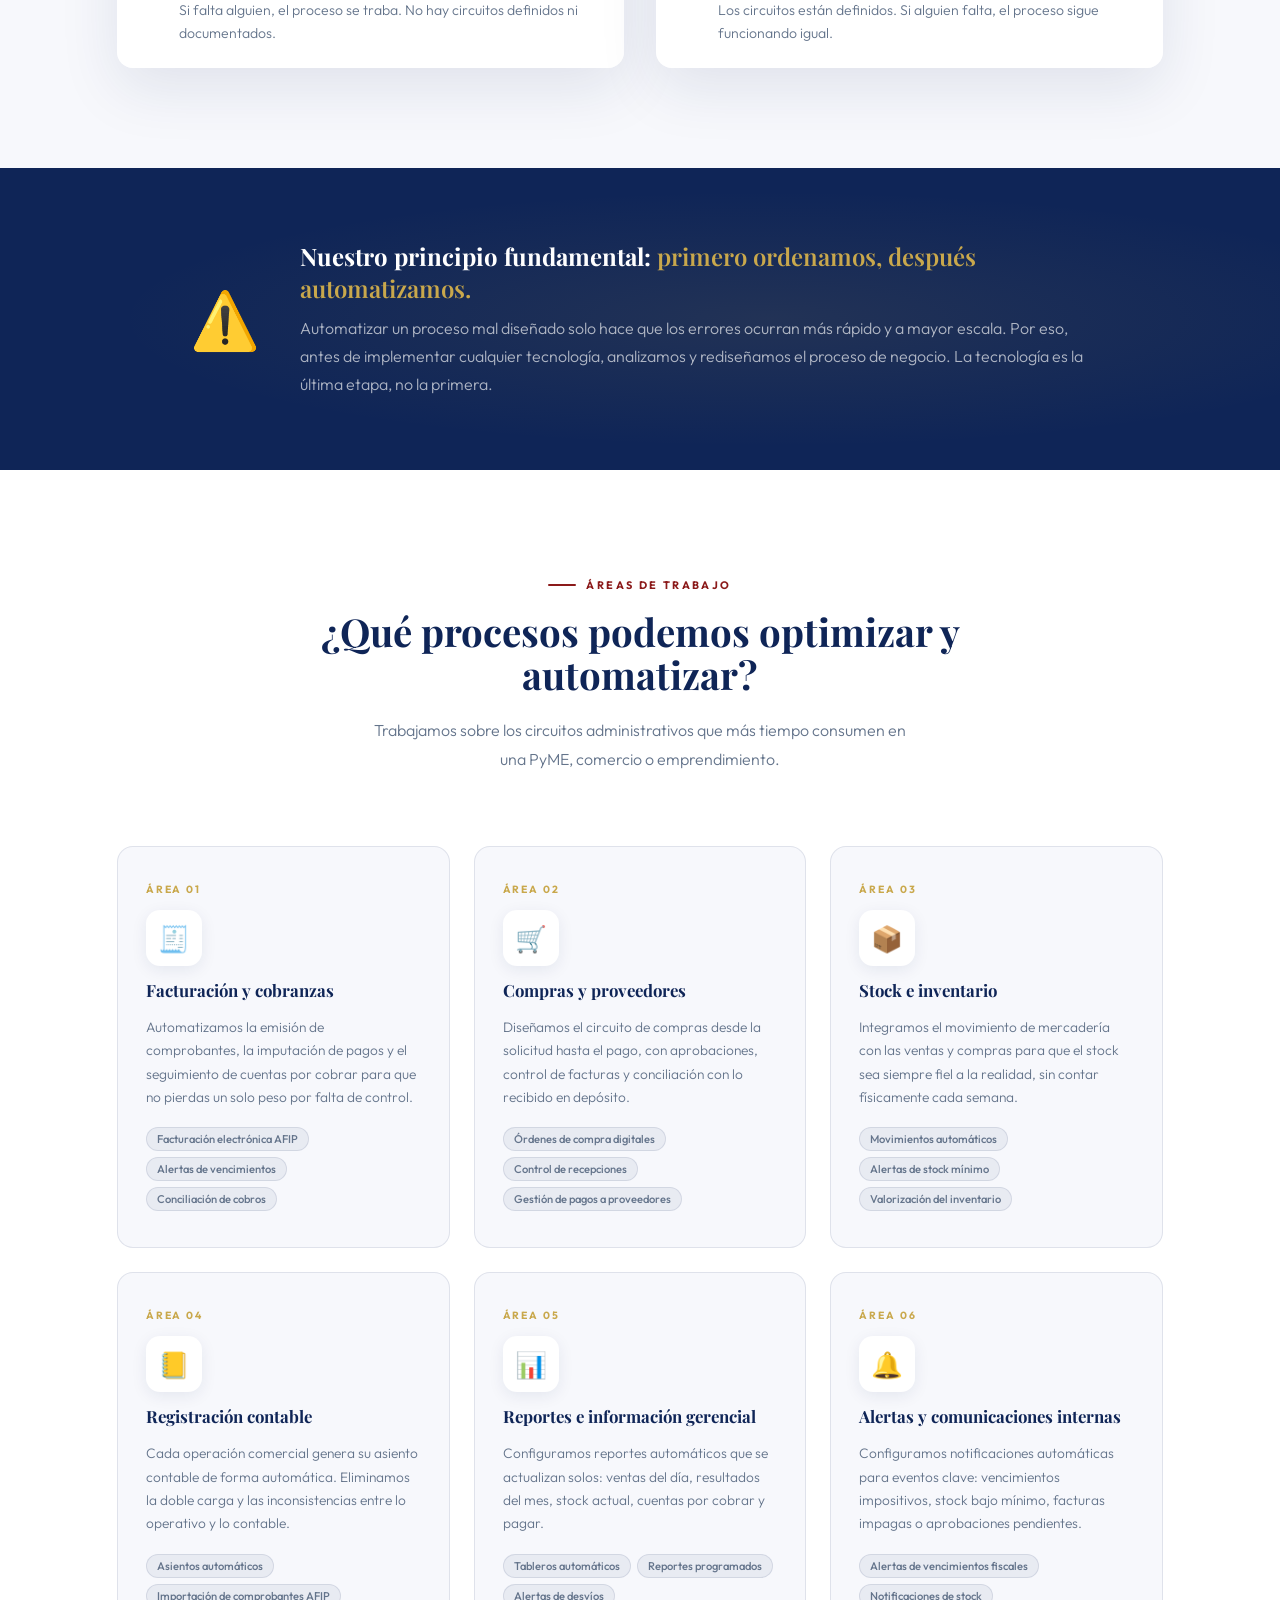
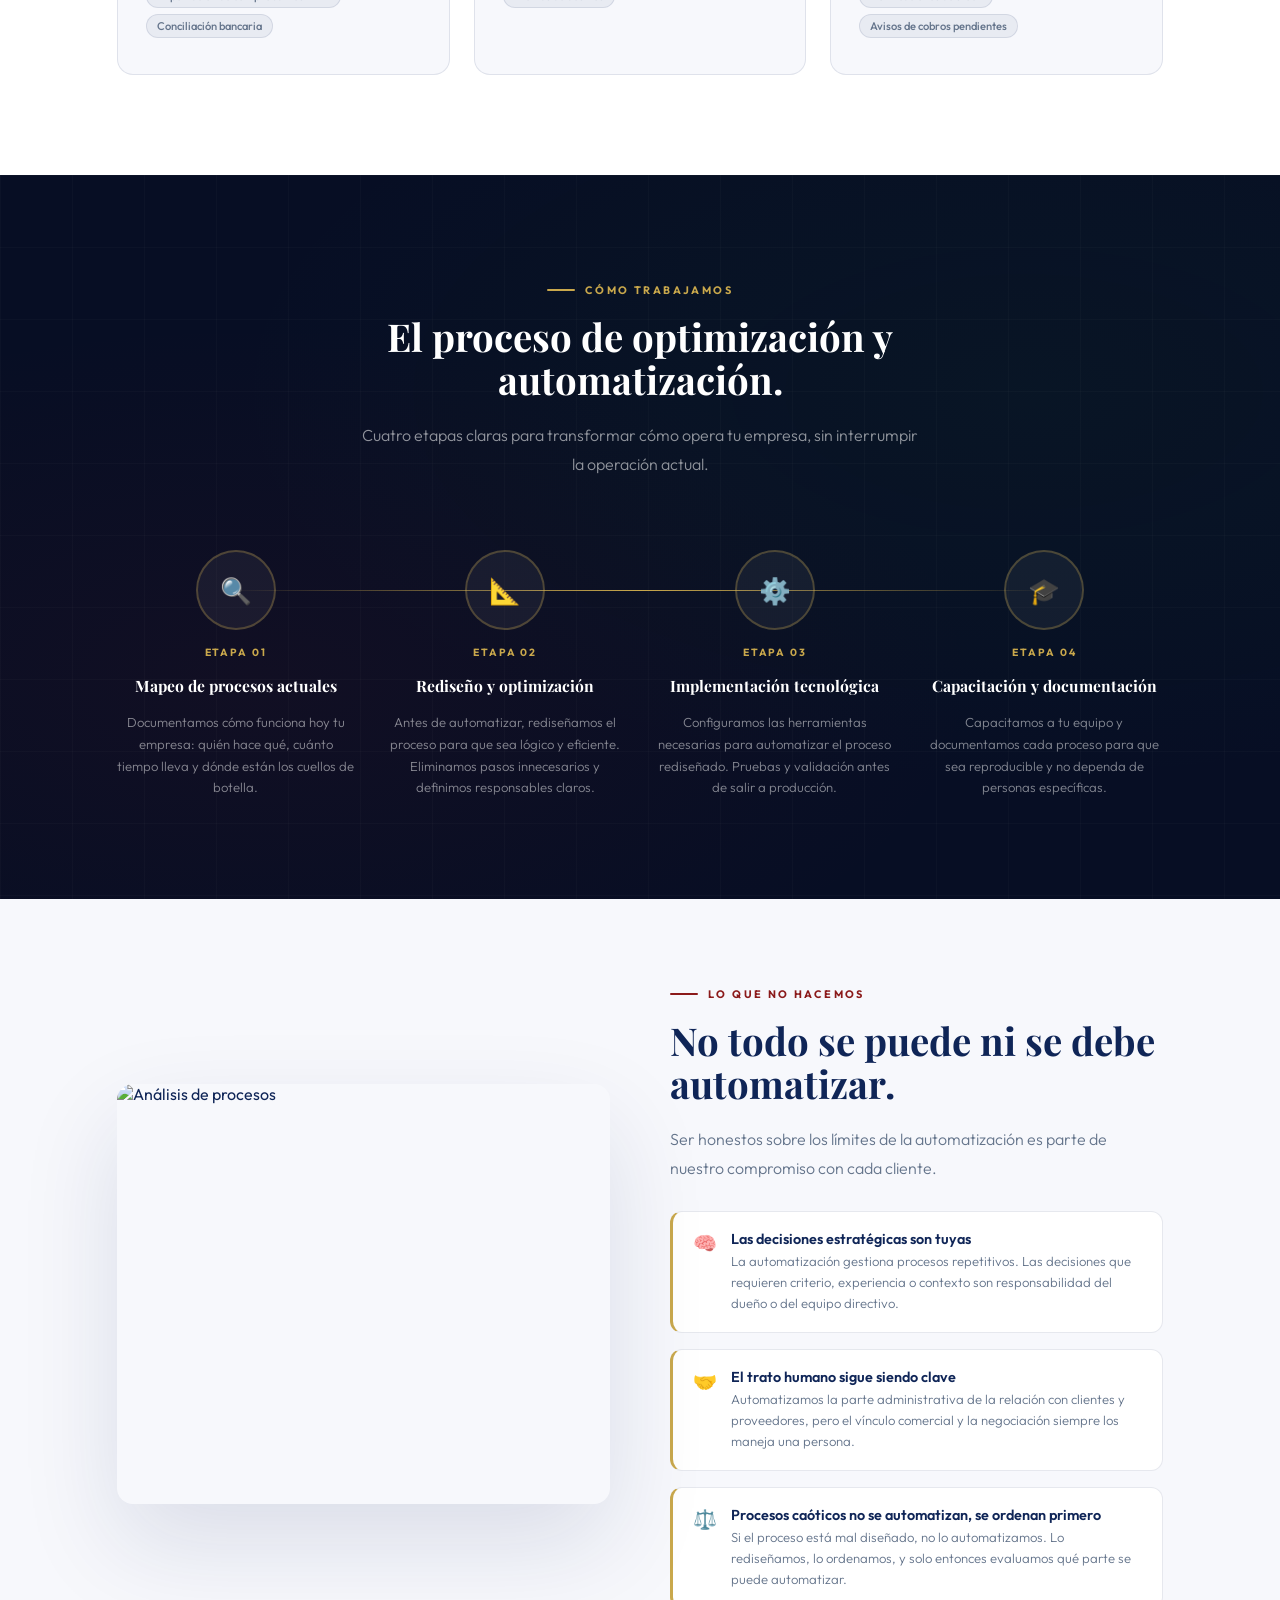
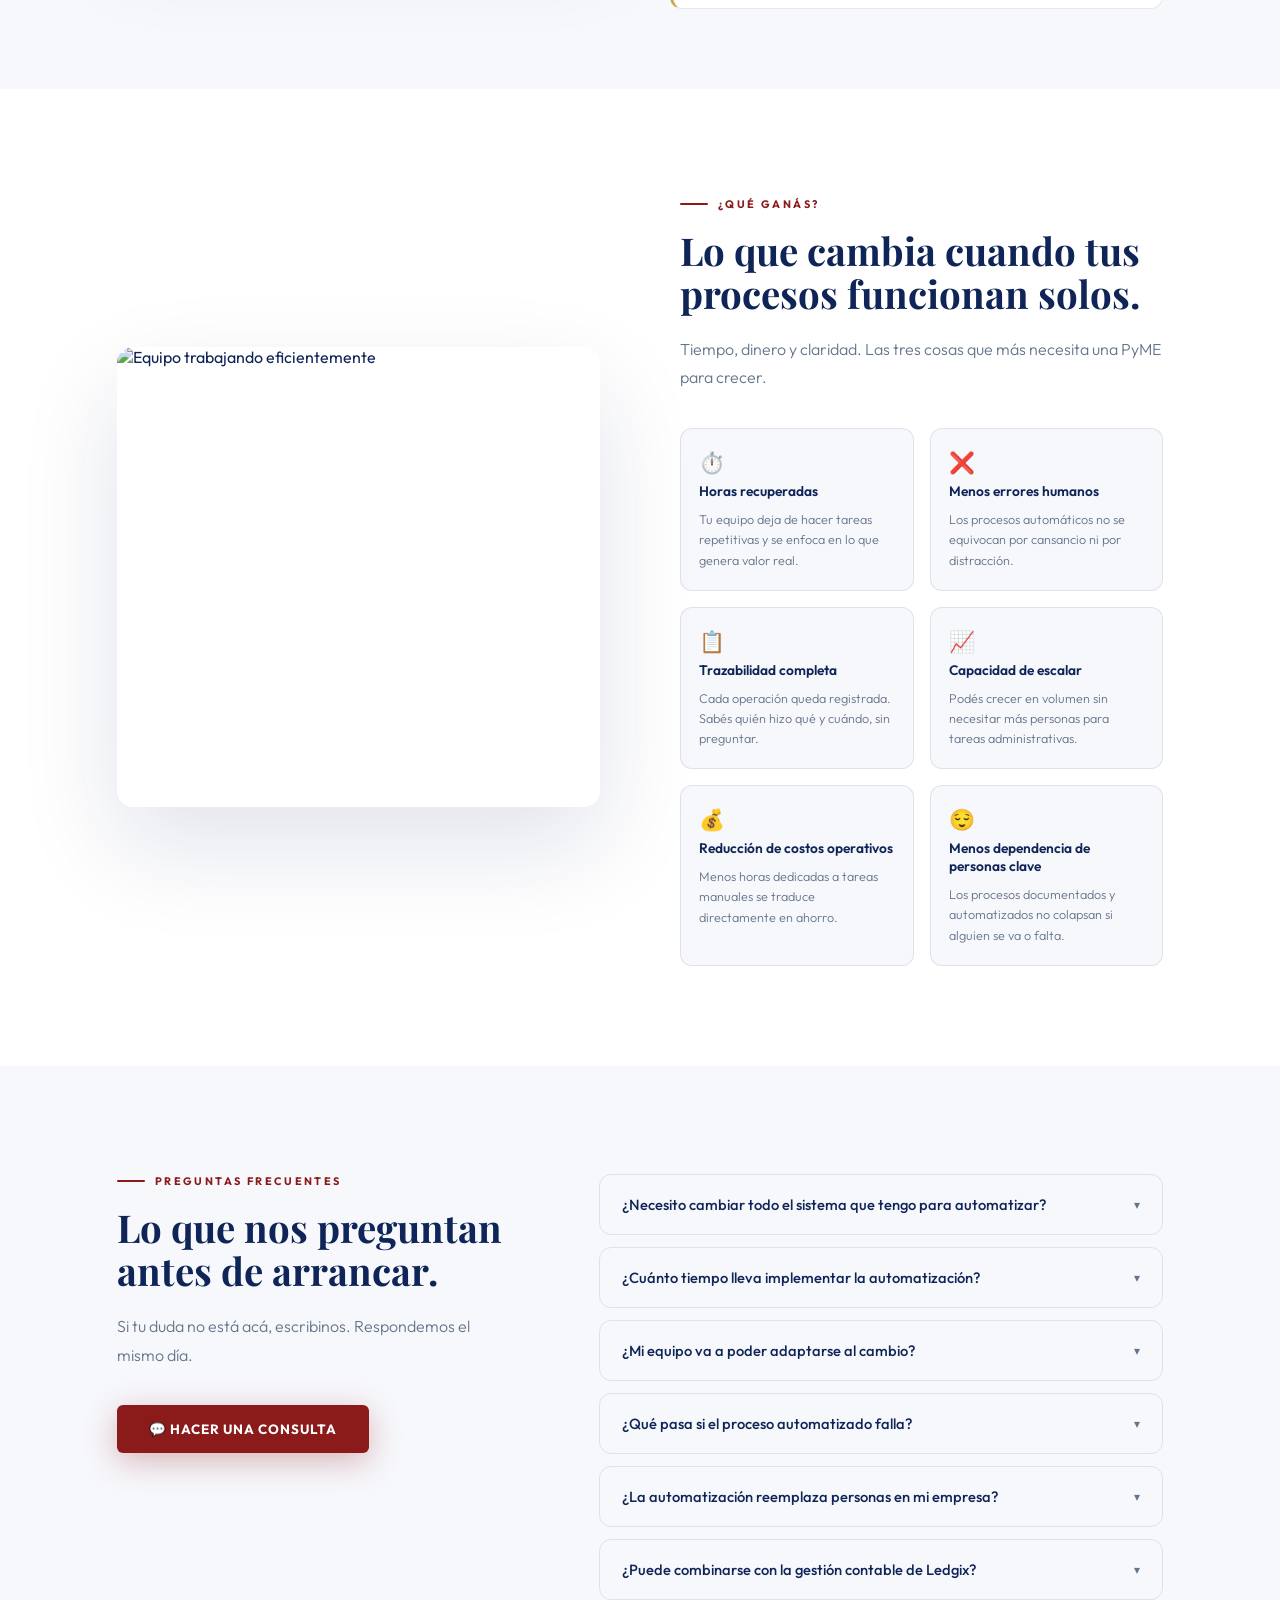
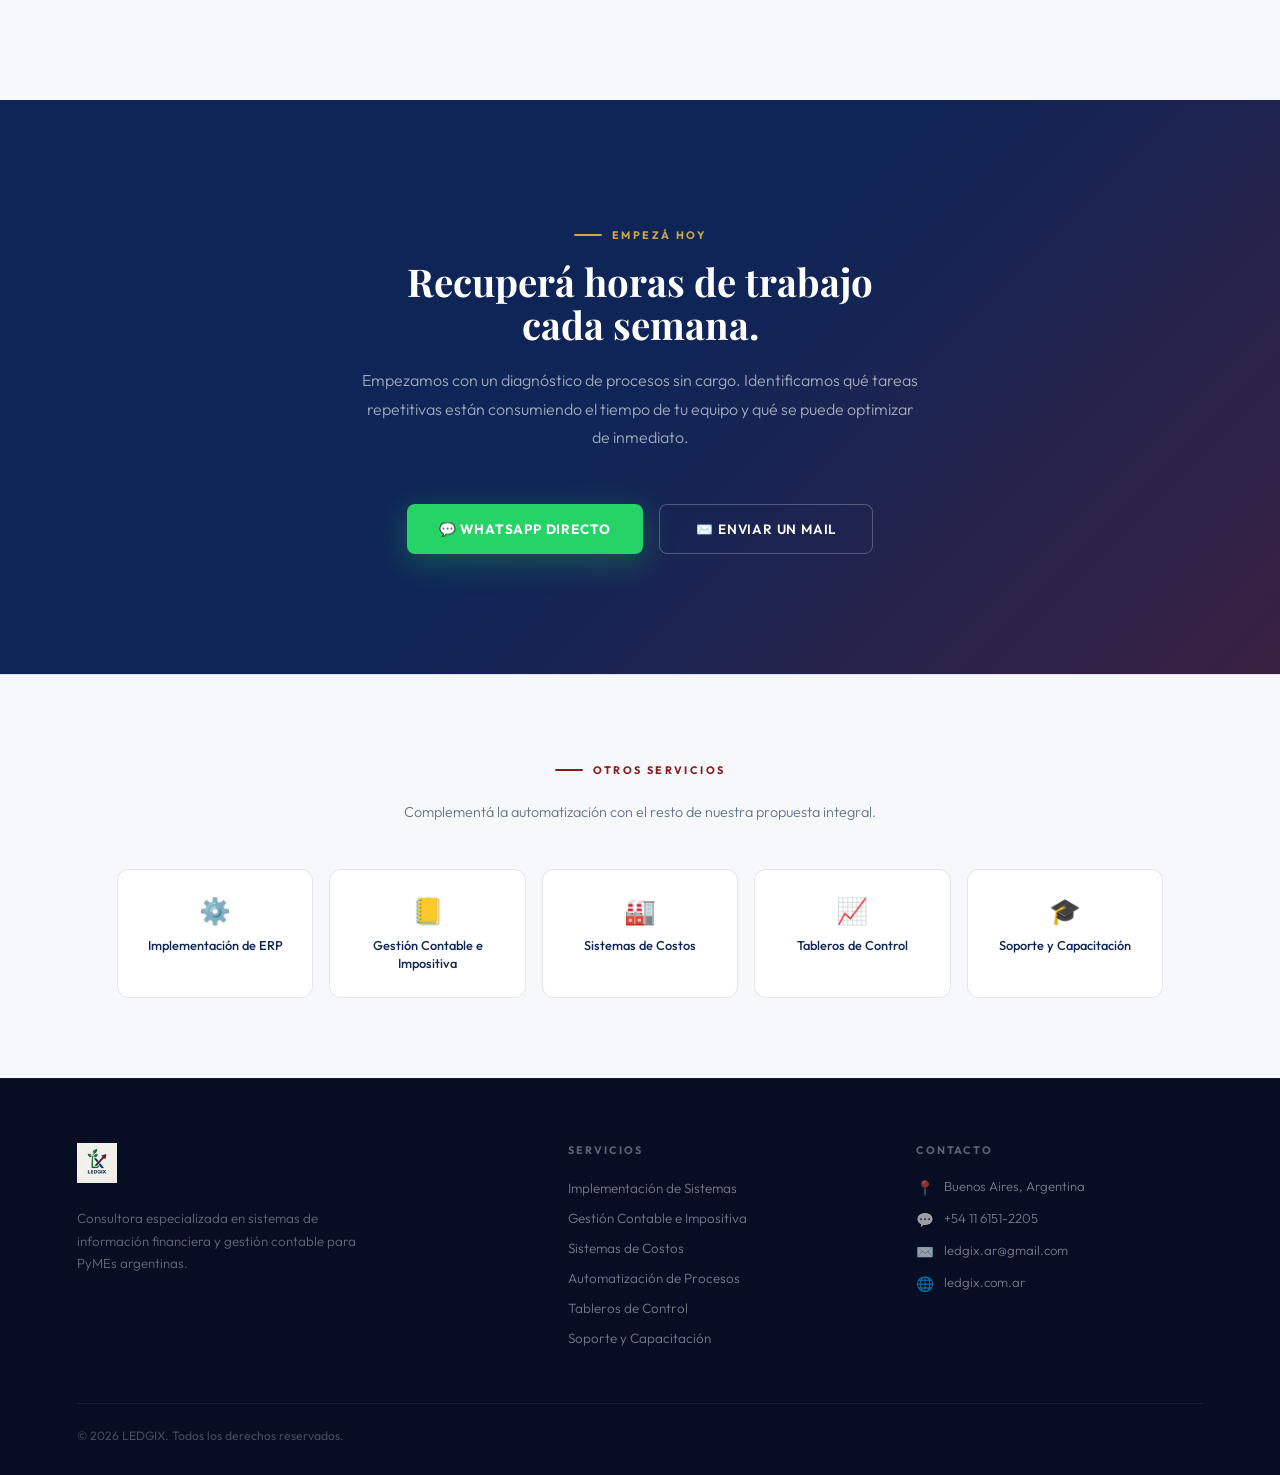
==== commit 8b378a73: "automatizacion.html" ====
--- a/automatizacion.html
+++ b/automatizacion.html
@@ -299,7 +299,7 @@
       <li>
         <a href="index.html#servicios">Servicios <span class="chevron">▾</span></a>
         <div class="dropdown">
-          <a href="erp.html"><div class="drop-icon">⚙️</div><div class="drop-text"><strong>Implementación de ERP</strong><span>Parametrización y puesta a punto de sistemas de gestión</span></div></a>
+          <a href="erp.html"><div class="drop-icon">⚙️</div><div class="drop-text"><strong>Implementación de Sistemas</strong><span>Parametrización y puesta a punto de sistemas de gestión</span></div></a>
           <a href="contable.html"><div class="drop-icon">📒</div><div class="drop-text"><strong>Gestión Contable e Impositiva</strong><span>Liquidación de impuestos, balances y auditoría</span></div></a>
           <a href="costos.html"><div class="drop-icon">🏭</div><div class="drop-text"><strong>Sistemas de Costos</strong><span>Estructura de costos para conocer tu rentabilidad real</span></div></a>
           <a href="automatizacion.html"><div class="drop-icon">🔄</div><div class="drop-text"><strong>Automatización de Procesos</strong><span>Circuitos eficientes para eliminar tareas repetitivas</span></div></a>
@@ -331,7 +331,7 @@
   </ul>
   <div class="mobile-services-label">Servicios</div>
   <div class="mobile-services-grid">
-    <a href="erp.html" onclick="closeMobile()"><span class="icon">⚙️</span><span class="label">Implementación de ERP</span></a>
+    <a href="erp.html" onclick="closeMobile()"><span class="icon">⚙️</span><span class="label">Implementación de Sistemas</span></a>
     <a href="contable.html" onclick="closeMobile()"><span class="icon">📒</span><span class="label">Gestión Contable e Impositiva</span></a>
     <a href="costos.html" onclick="closeMobile()"><span class="icon">🏭</span><span class="label">Sistemas de Costos</span></a>
     <a href="automatizacion.html" onclick="closeMobile()"><span class="icon">🔄</span><span class="label">Automatización de Procesos</span></a>
@@ -736,7 +736,7 @@
     <div class="footer-col">
       <h5>Servicios</h5>
       <ul>
-        <li><a href="erp.html">Implementación ERP</a></li>
+        <li><a href="erp.html">Implementación de Sistemas</a></li>
         <li><a href="contable.html">Gestión Contable e Impositiva</a></li>
         <li><a href="costos.html">Sistemas de Costos</a></li>
         <li><a href="automatizacion.html">Automatización de Procesos</a></li>
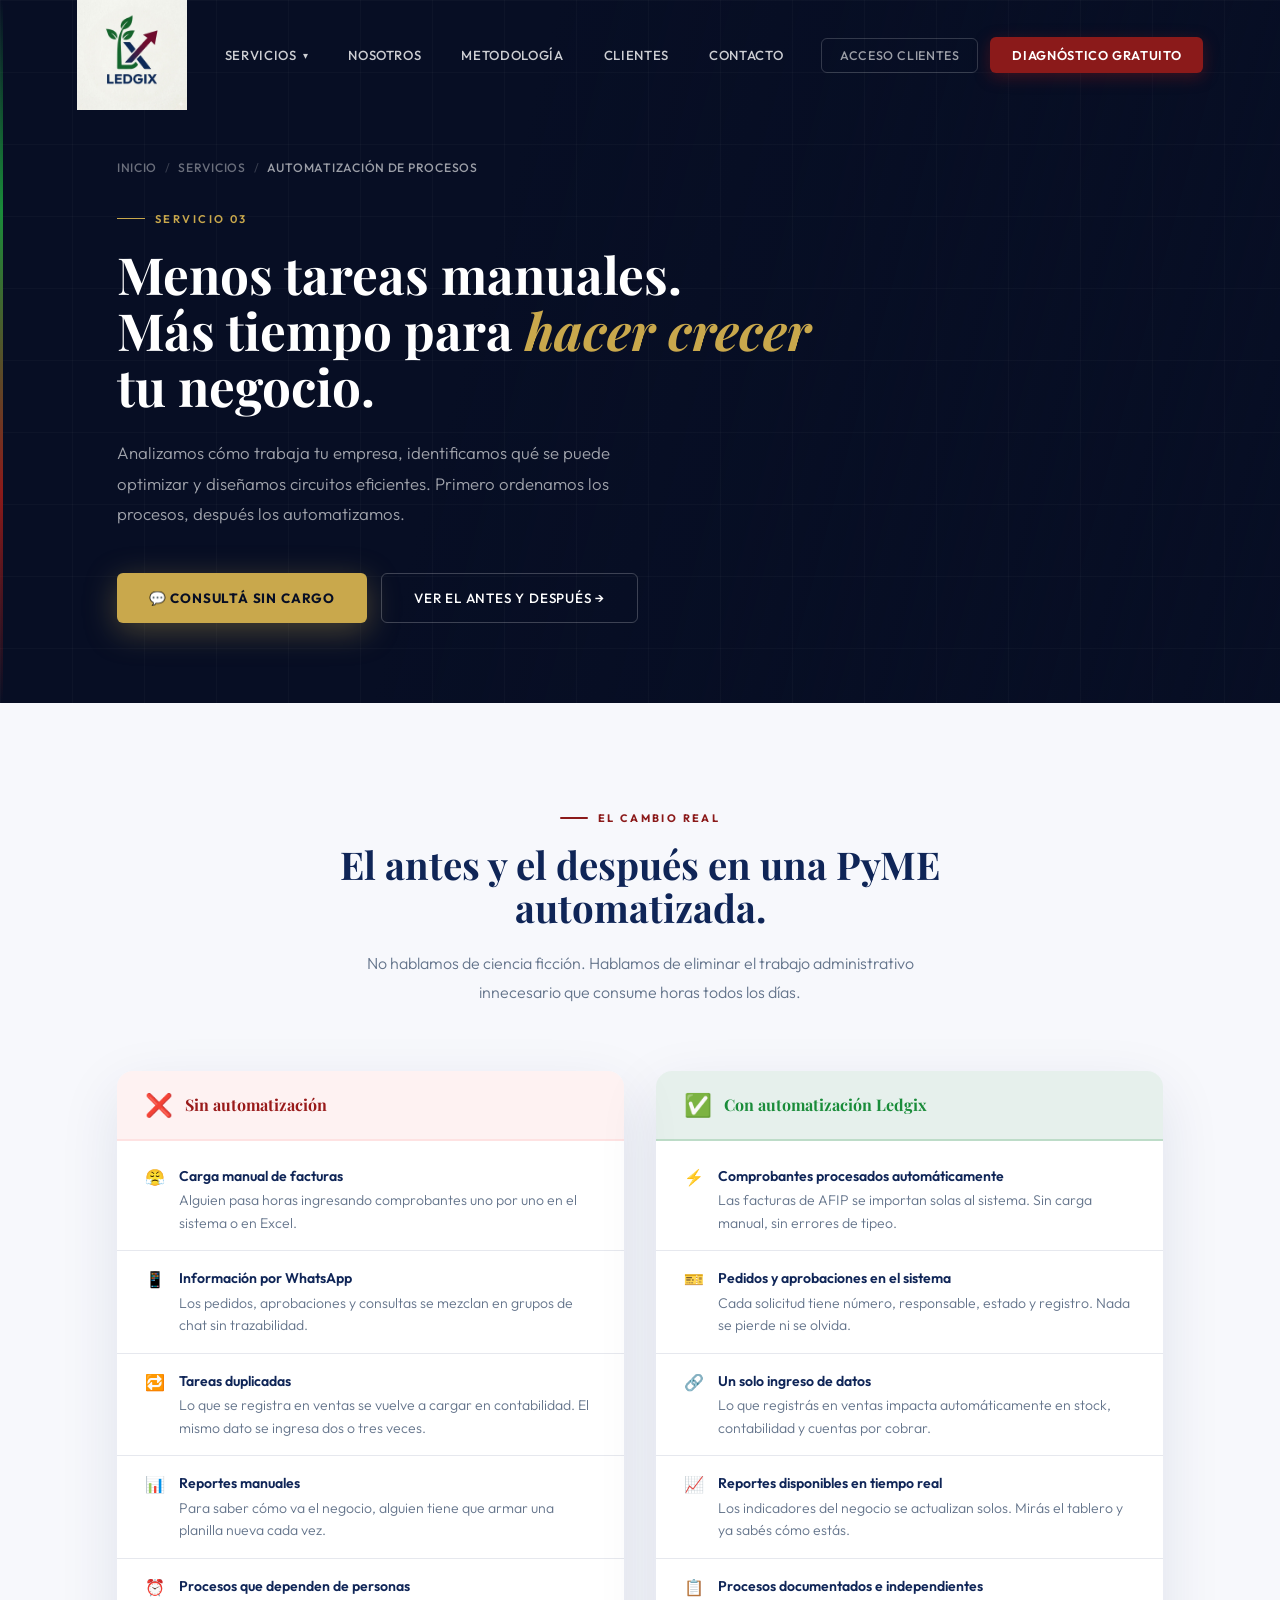
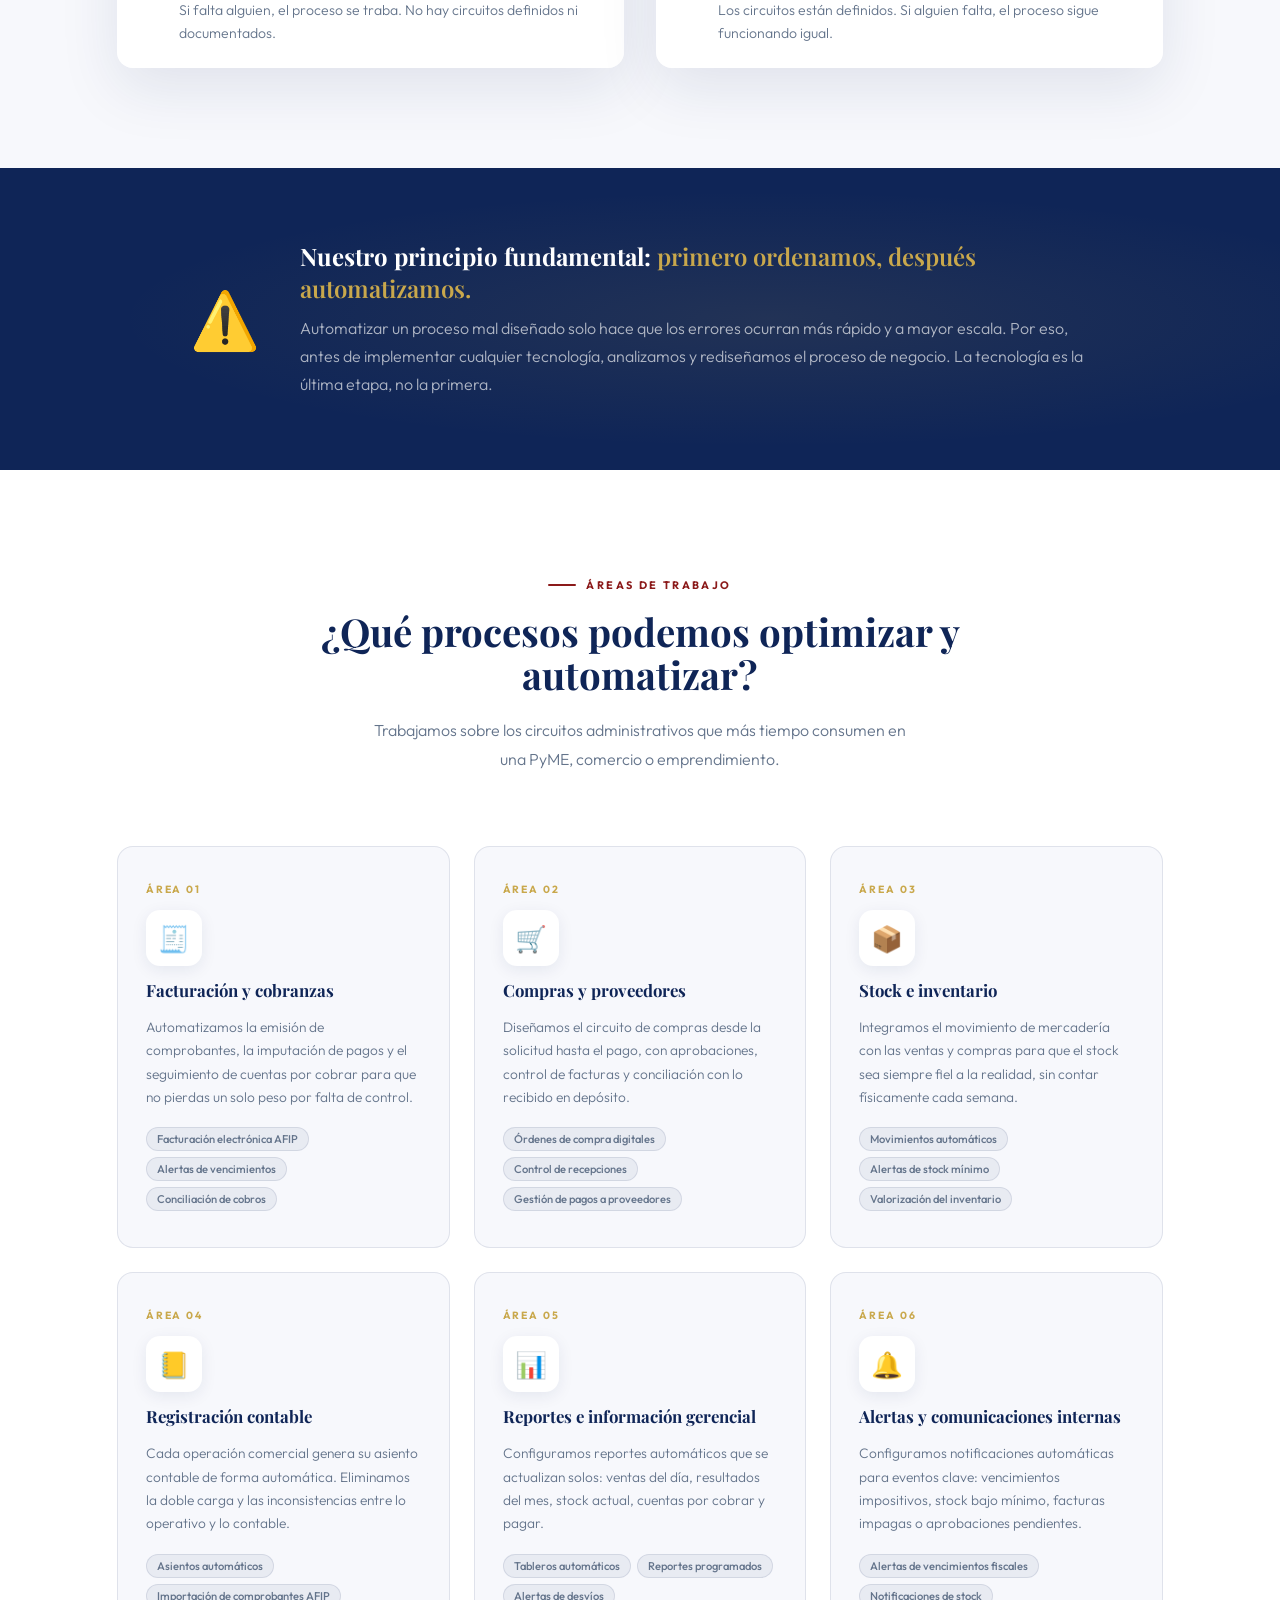
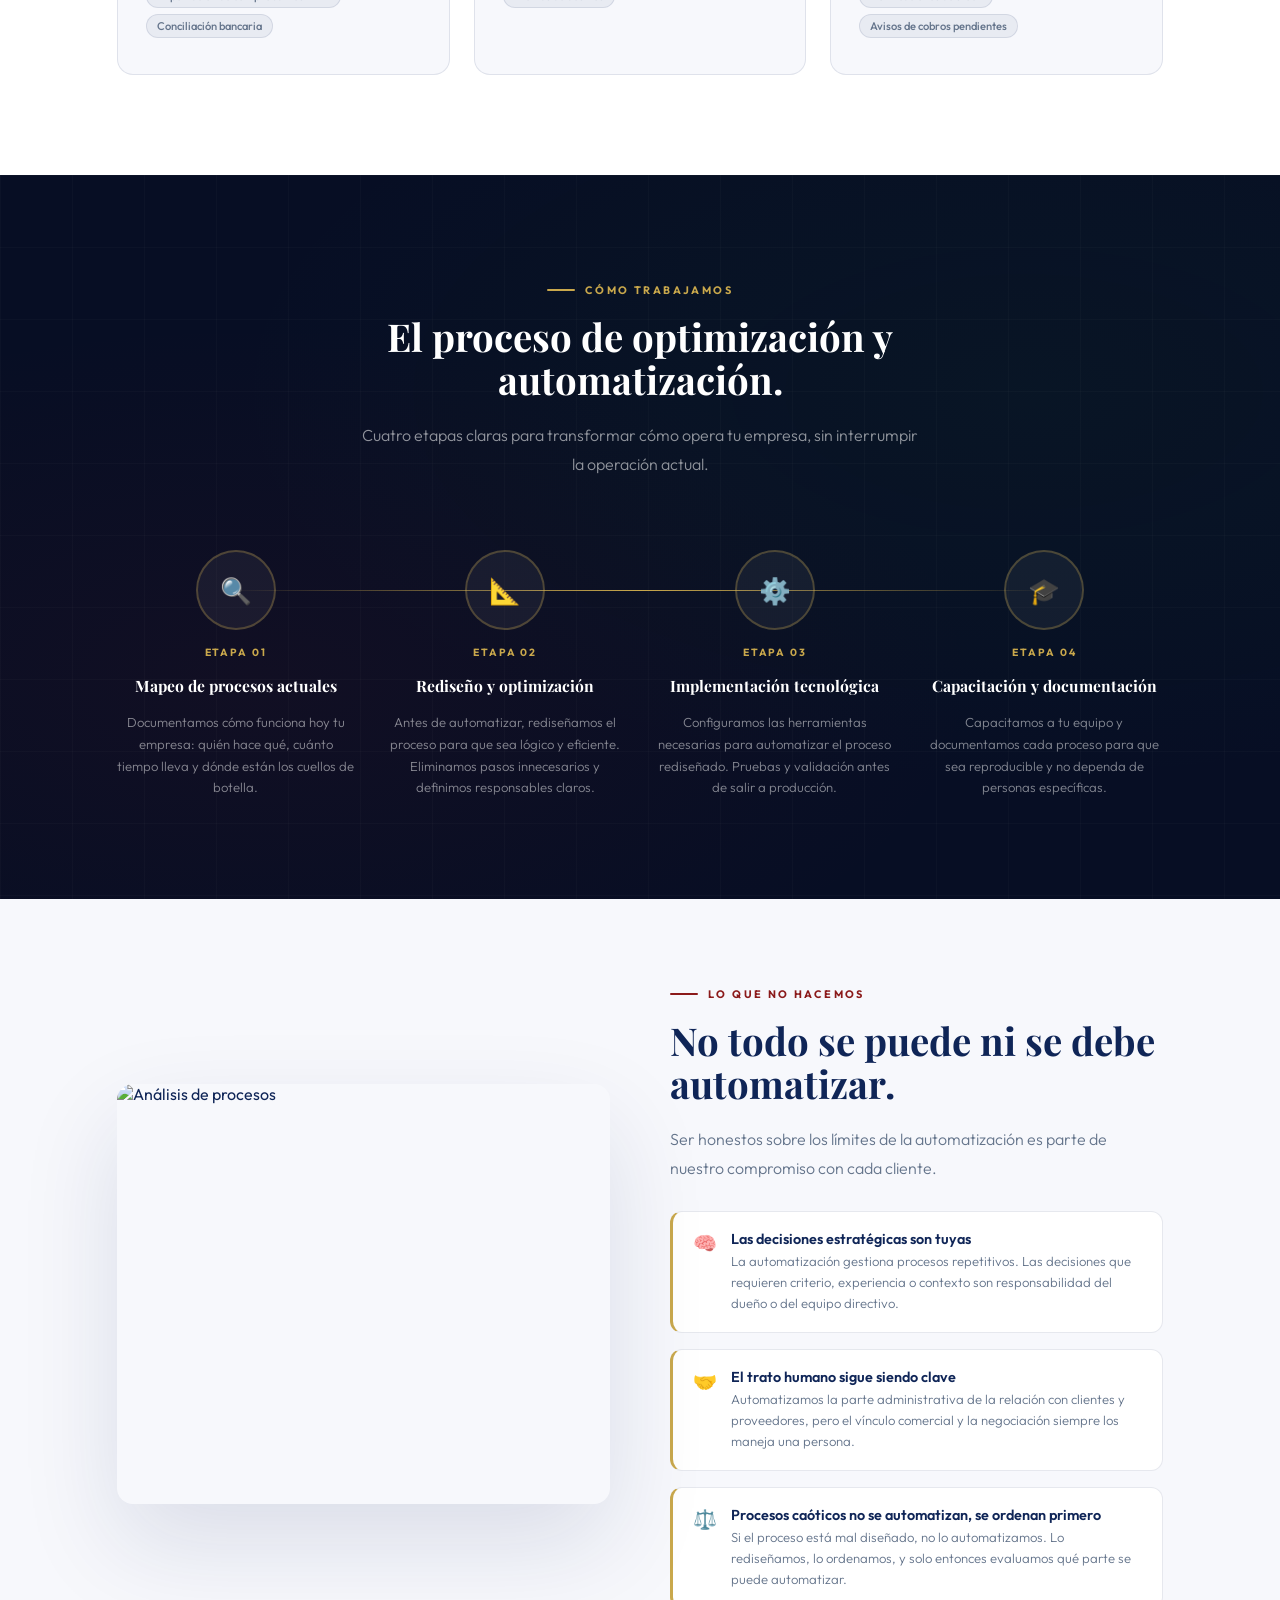
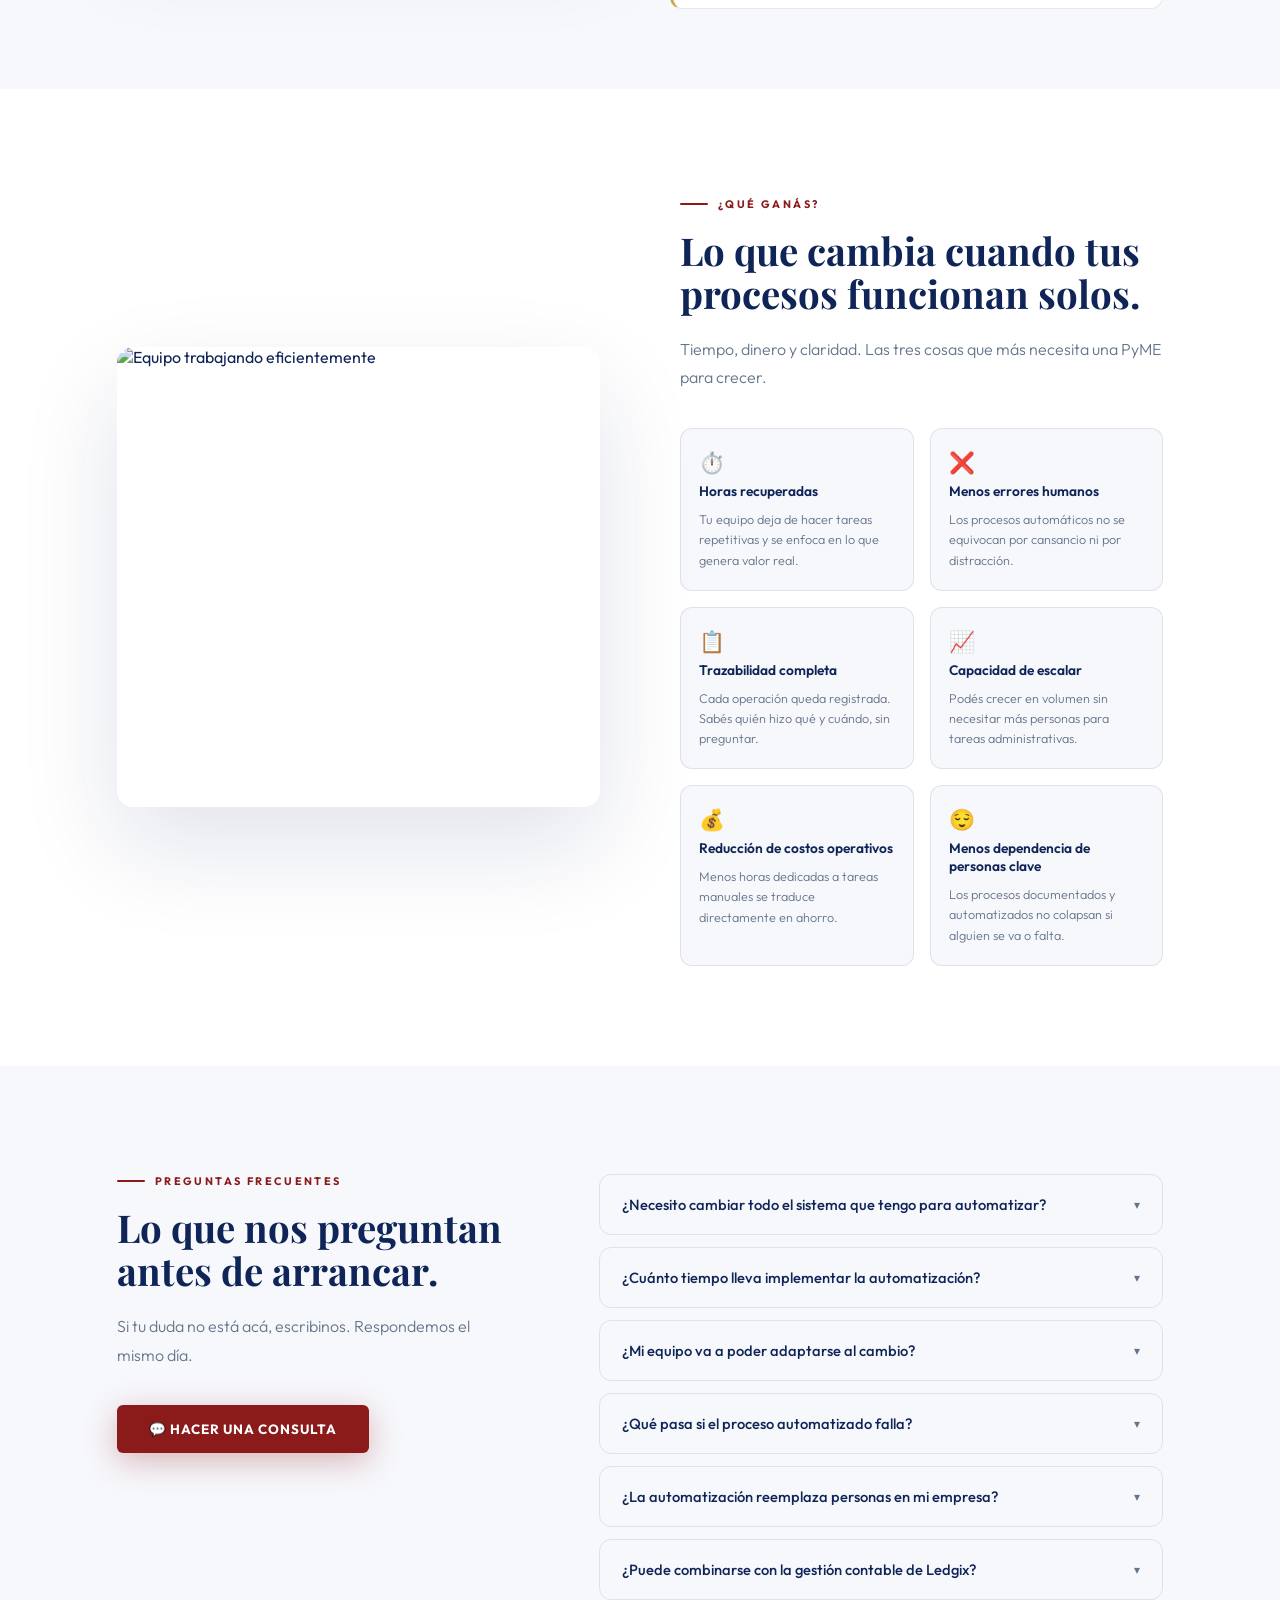
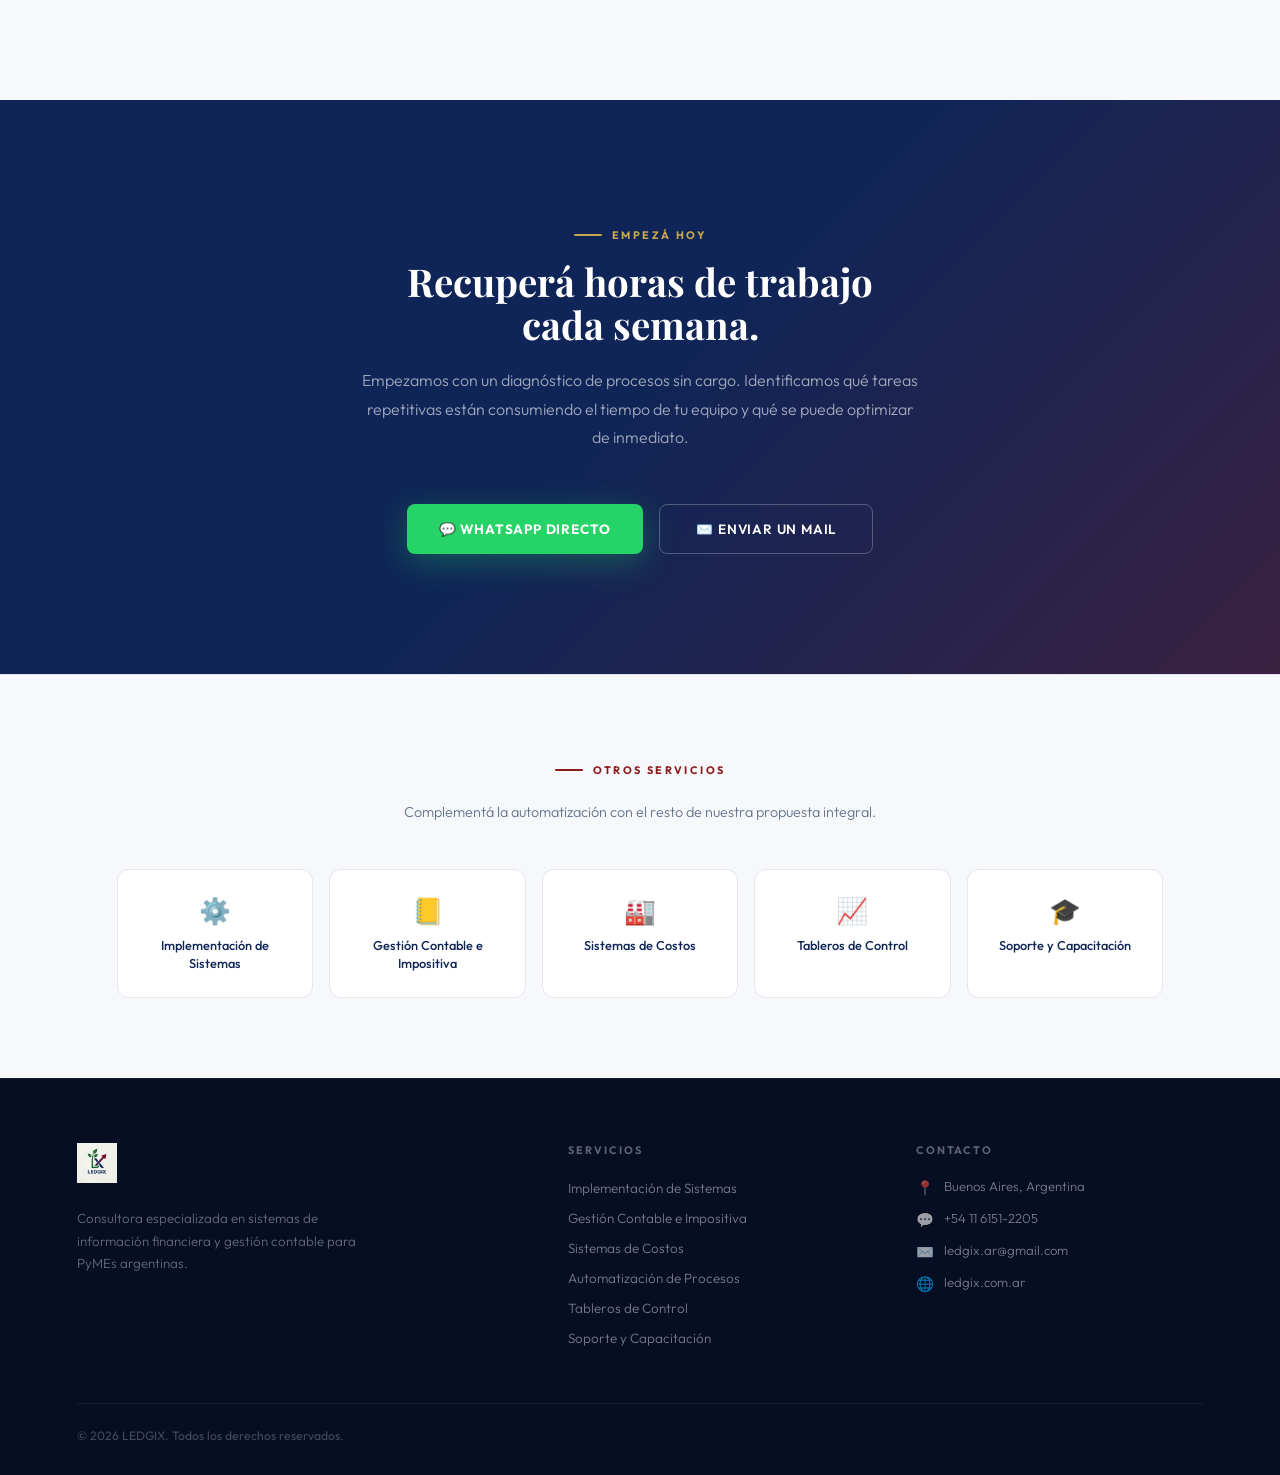
==== commit 0958fad1: "automatizacion.html" ====
--- a/automatizacion.html
+++ b/automatizacion.html
@@ -716,7 +716,7 @@
       <p>Complementá la automatización con el resto de nuestra propuesta integral.</p>
     </div>
     <div class="other-grid reveal">
-      <a href="erp.html" class="other-card"><div class="other-card-icon">⚙️</div><span>Implementación de ERP</span></a>
+      <a href="erp.html" class="other-card"><div class="other-card-icon">⚙️</div><span>Implementación de Sistemas</span></a>
       <a href="contable.html" class="other-card"><div class="other-card-icon">📒</div><span>Gestión Contable e Impositiva</span></a>
       <a href="costos.html" class="other-card"><div class="other-card-icon">🏭</div><span>Sistemas de Costos</span></a>
       <a href="tableros.html" class="other-card"><div class="other-card-icon">📈</div><span>Tableros de Control</span></a>
